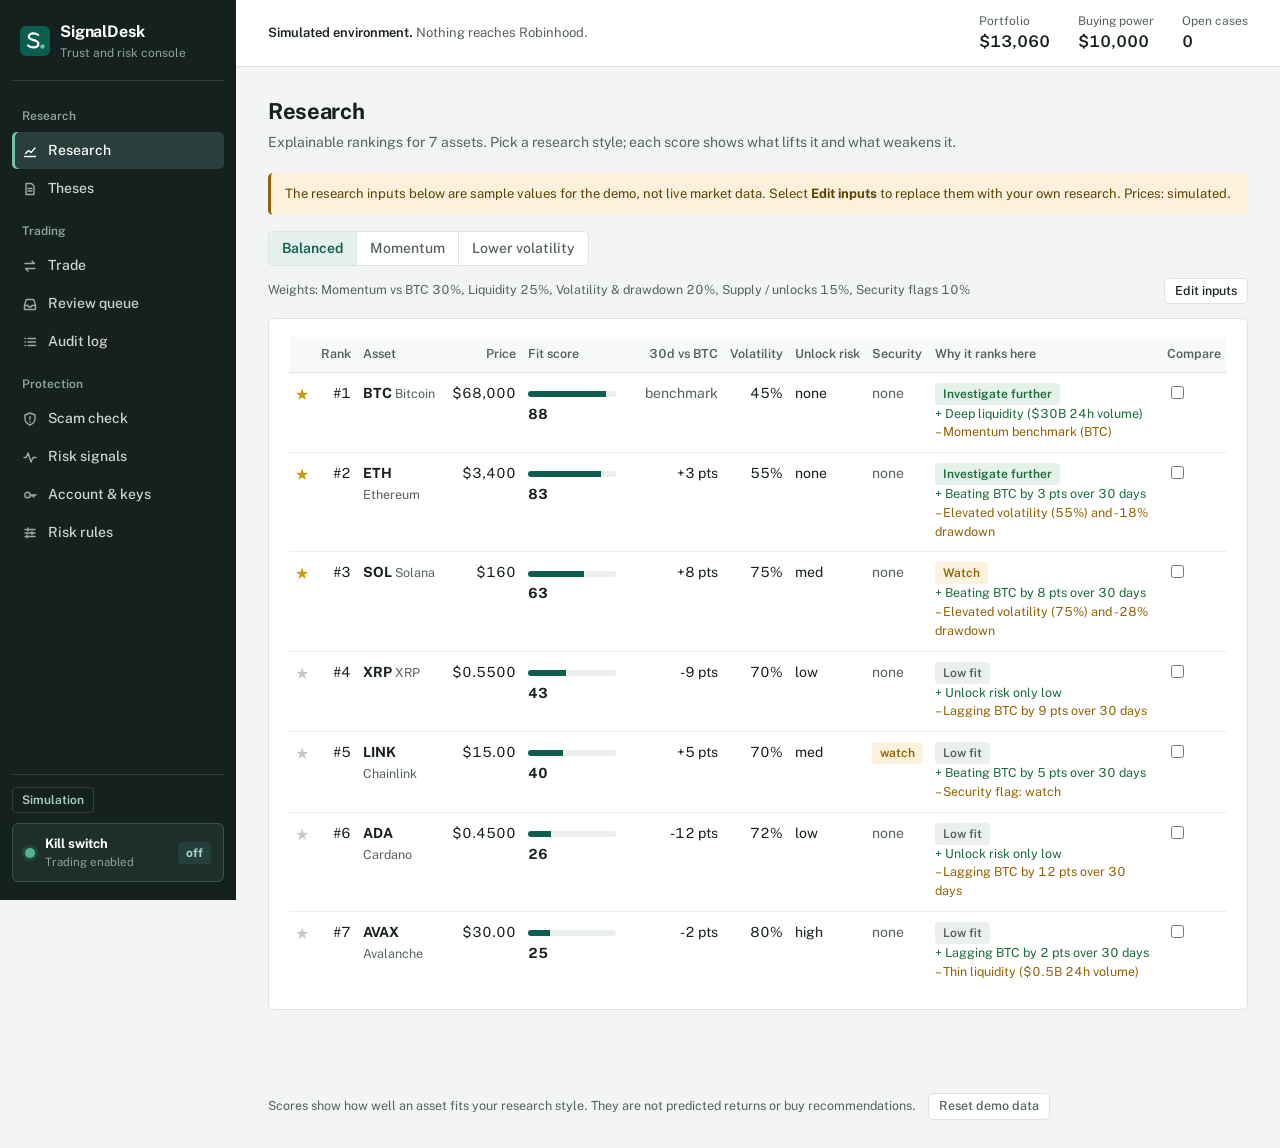
==== signaldesk-trust-risk/index.html @ 8ca283b2 "Audit log: add earlier activity from Aug to Oct 2026" ====
<!DOCTYPE html>
<html lang="en">
<head>
<meta charset="utf-8">
<meta name="viewport" content="width=device-width, initial-scale=1">
<title>SignalDesk: Research to Robinhood, with guardrails</title>
<link rel="preconnect" href="https://fonts.googleapis.com">
<link href="https://fonts.googleapis.com/css2?family=Public+Sans:wght@400;500;600;650;700&family=IBM+Plex+Mono:wght@400;500&display=swap" rel="stylesheet">
<style>
:root{
  --ink:#14211F; --ink-2:#1D2E2B; --ink-3:#2A3F3B; --side-text:#C9D6D2; --side-dim:#8FA39E;
  --bg:#F3F5F4; --panel:#FFFFFF; --text:#16201E; --text-2:#55625F; --line:#DDE3E1; --line-2:#EBEFEE; --hover:#F6F8F7;
  --accent:#0E5E4F; --accent-2:#0A4A3E; --accentSoft:#E3F0EC;
  --good:#1B6B3A; --goodSoft:#E5F2E9; --warn:#946200; --warnSoft:#FBF1DC; --bad:#B42318; --badSoft:#FBE9E7; --info:#3E5C76; --infoSoft:#E8EEF3;
  --shadow:#7A8784; --mono:'IBM Plex Mono',ui-monospace,SFMono-Regular,Menlo,monospace;
  --radius:6px;
}
*{box-sizing:border-box}
html,body{margin:0}
body{font-family:'Public Sans',system-ui,-apple-system,'Segoe UI',sans-serif;background:var(--bg);color:var(--text);font-size:14px;line-height:1.5;font-variant-numeric:tabular-nums;-webkit-font-smoothing:antialiased}
button,input,select,textarea{font:inherit;color:inherit}
a{color:var(--accent);text-underline-offset:2px}
:focus-visible{outline:2px solid var(--accent);outline-offset:2px}

/* shell */
.app{display:grid;grid-template-columns:236px minmax(0,1fr);min-height:100vh}
.grid2>*,.grid3>*{min-width:0}
.row>label.f{flex:1 1 130px;min-width:0}
#ticket,#ticket>*{min-width:0}
select,input{max-width:100%}
label.check{display:flex;gap:8px;align-items:flex-start;flex-wrap:nowrap}
label.check input{margin-top:3px;flex:none}
.row>label.f select,.row>label.f input{width:100%}
.side{background:var(--ink);color:var(--side-text);display:flex;flex-direction:column;position:sticky;top:0;height:100vh;padding:18px 12px}
.brand{display:flex;align-items:center;gap:10px;padding:2px 8px 18px;border-bottom:1px solid var(--ink-3);margin-bottom:12px}
.brand svg{flex:none}
.brand b{display:block;color:#fff;font-size:16px;font-weight:700;letter-spacing:-.01em}
.brand span{display:block;color:var(--side-dim);font-size:12px}
nav.tabs{display:flex;flex-direction:column;gap:1px;flex:1;overflow-y:auto}
nav.tabs .grp{color:var(--side-dim);font-size:12px;font-weight:600;padding:14px 10px 6px}
nav.tabs button{display:flex;align-items:center;gap:10px;width:100%;text-align:left;border:0;background:none;color:var(--side-text);padding:8px 10px;border-radius:5px;cursor:pointer;font-weight:500;font-size:14px}
nav.tabs button svg{flex:none;opacity:.75}
nav.tabs button:hover{background:var(--ink-2);color:#fff}
nav.tabs button.on{background:var(--ink-3);color:#fff;box-shadow:inset 3px 0 0 #6FC2A9}
nav.tabs button.on svg{opacity:1}
.badge{margin-left:auto;min-width:20px;padding:0 6px;border-radius:10px;background:var(--bad);color:#fff;font-size:11px;font-weight:600;line-height:18px;text-align:center}
.side-foot{border-top:1px solid var(--ink-3);padding-top:12px;display:flex;flex-direction:column;gap:10px}
.mode{align-self:flex-start;font-size:12px;font-weight:600;padding:3px 9px;border-radius:4px;border:1px solid var(--ink-3);color:var(--side-text)}
.mode.sim{color:#A9D3C6}.mode.dry{color:#F2C46B;border-color:#5C4A1F}.mode.live{color:#FF9C91;border-color:#6B2620}
/* the kill switch: the one deliberately loud control */
.kill{display:grid;grid-template-columns:auto 1fr auto;align-items:center;gap:10px;width:100%;text-align:left;padding:10px 12px;border-radius:6px;border:1px solid #3B524D;background:var(--ink-2);color:#fff;cursor:pointer}
.kill:hover{border-color:#5C7A73}
.kill .led{width:10px;height:10px;border-radius:50%;background:#4FB38F;box-shadow:0 0 0 3px rgba(79,179,143,.18)}
.kill b{display:block;font-size:13px}
.kill small{display:block;color:var(--side-dim);font-size:11.5px}
.kill .state{font-size:12px;font-weight:700;padding:2px 8px;border-radius:4px;background:#25403A;color:#A9D3C6}
.kill.on{background:#5A1712;border-color:#B42318}
.kill.on .led{background:#FF5A47;box-shadow:0 0 0 3px rgba(255,90,71,.25)}
.kill.on small{color:#F3B8B1}
.kill.on .state{background:#B42318;color:#fff}

.main-wrap{min-width:0;display:flex;flex-direction:column}
.top{display:flex;align-items:center;gap:24px;padding:12px 32px;background:var(--panel);border-bottom:1px solid var(--line);position:sticky;top:0;z-index:5}
.top .where{font-size:13px;color:var(--text-2)}
.top .where b{color:var(--text);font-weight:600}
.kpis{display:flex;gap:28px;margin-left:auto}
.kpi{font-size:12px;color:var(--text-2)}
.kpi b{display:block;color:var(--text);font-size:16px;font-weight:600}
main{width:100%;max-width:1200px;padding:28px 32px 48px}
footer{margin-top:auto;color:var(--text-2);font-size:12.5px;padding:16px 32px 28px;display:flex;gap:12px;align-items:center;flex-wrap:wrap;border-top:1px solid var(--line-2)}

/* content */
h2{font-size:22px;font-weight:700;letter-spacing:-.015em;margin:0 0 4px}
.sub{color:var(--text-2);margin:0 0 20px;max-width:78ch}
.panel{background:var(--panel);border:1px solid var(--line);border-radius:var(--radius);padding:18px 20px;margin-bottom:18px}
.panel h3{margin:0 0 12px;font-size:15px;font-weight:650}
.row{display:flex;gap:12px;flex-wrap:wrap;align-items:center}
.grid2{display:grid;grid-template-columns:1fr 1fr;gap:18px}
.grid3{display:grid;grid-template-columns:repeat(3,1fr);gap:18px}
table{width:100%;border-collapse:collapse}
th{text-align:left;font-size:12.5px;color:var(--text-2);font-weight:600;padding:8px 10px;border-bottom:1px solid var(--line);background:#F8FAF9;white-space:nowrap}
td{padding:10px;border-bottom:1px solid var(--line-2);vertical-align:top}
tr:last-child td{border-bottom:0}
tbody tr:hover td{background:var(--hover)}
.num{text-align:right}
.mono{font-family:var(--mono);font-size:12px}
.muted{color:var(--text-2)}
.small{font-size:12.5px}
.btn{border:1px solid var(--line);background:#fff;border-radius:5px;padding:7px 13px;cursor:pointer;font-weight:500;line-height:1.3}
.btn:hover{background:var(--hover);border-color:#C9D2CF}
.btn.primary{background:var(--accent);border-color:var(--accent);color:#fff}
.btn.primary:hover{background:var(--accent-2);border-color:var(--accent-2)}
.btn.danger{color:var(--bad);border-color:#F0C7C2}
.btn.sm{padding:4px 10px;font-size:12.5px}
.btn:disabled{opacity:.5;cursor:not-allowed}
.seg{display:inline-flex;border:1px solid var(--line);border-radius:5px;overflow:hidden;background:#fff}
.seg button{border:0;background:none;padding:6px 13px;cursor:pointer;color:var(--text-2);font-weight:500}
.seg button+button{border-left:1px solid var(--line)}
.seg button.on{background:var(--accentSoft);color:var(--accent);font-weight:600}
.chip{display:inline-block;padding:1px 8px;border-radius:4px;font-size:12px;font-weight:600;white-space:nowrap;line-height:20px}
.chip.pass{background:var(--goodSoft);color:var(--good)}
.chip.warn{background:var(--warnSoft);color:var(--warn)}
.chip.block{background:var(--badSoft);color:var(--bad)}
.chip.info{background:var(--infoSoft);color:var(--info)}
.chip.mutedc{background:var(--line-2);color:var(--text-2)}
.chip.shadow{background:#fff;color:#4B5754;border:1px dashed var(--shadow)}
.scorebar{height:6px;background:var(--line-2);border-radius:3px;width:88px;overflow:hidden;display:inline-block;vertical-align:middle;margin-right:8px}
.scorebar i{display:block;height:100%;background:var(--accent)}
label.f{display:flex;flex-direction:column;gap:5px;font-size:12.5px;color:var(--text-2);font-weight:600}
input[type=text],input[type=number],input[type=date],select,textarea{border:1px solid #CDD5D2;border-radius:5px;padding:7px 10px;background:#fff;min-width:0;font-weight:400;color:var(--text)}
input:focus,select:focus,textarea:focus{outline:2px solid var(--accentSoft);border-color:var(--accent)}
textarea{resize:vertical}
input.cell{width:76px;padding:4px 7px;font-size:12.5px}
.banner{padding:11px 14px;border-radius:5px;background:var(--warnSoft);color:#5E4300;font-size:13px;margin-bottom:16px;border-left:3px solid var(--warn)}
.banner.info{background:var(--accentSoft);color:#0B3F35;border-left-color:var(--accent)}
.banner.bad{background:var(--badSoft);color:#7A1A12;border-left-color:var(--bad)}
.rules td{padding:8px 10px}
td.why{font-size:12.5px;min-width:220px}
@media(max-width:1560px){table.rank-tbl th:nth-child(8),table.rank-tbl td:nth-child(8),table.rank-tbl th:nth-child(9),table.rank-tbl td:nth-child(9){display:none}table.rank-tbl th,table.rank-tbl td{padding-left:6px;padding-right:6px}table.rank-tbl td.why{min-width:190px}}
@media(max-width:1180px){table.rank-tbl th:nth-child(10),table.rank-tbl td:nth-child(10){display:none}}
.why .plus{color:var(--good)}.why .minus{color:var(--warn)}
.card{border:1px solid var(--line);border-radius:var(--radius);padding:14px 16px;margin-bottom:12px;background:#fff}
.card h4{margin:0 0 4px;font-size:14.5px;font-weight:650}
.kv{display:grid;grid-template-columns:150px 1fr;gap:6px 14px;font-size:13.5px}
.kv div:nth-child(odd){color:var(--text-2)}
.modal-bg{position:fixed;inset:0;background:rgba(20,33,31,.5);display:none;align-items:center;justify-content:center;padding:20px;z-index:20}
.modal-bg.on{display:flex}
.modal{background:#fff;border-radius:8px;max-width:600px;width:100%;max-height:90vh;overflow:auto;padding:24px;border:1px solid var(--line)}
.modal h3{margin:0 0 14px;font-size:17px}
.toast{position:fixed;bottom:22px;right:22px;background:var(--ink);color:#fff;padding:10px 16px;border-radius:6px;font-size:13px;opacity:0;transform:translateY(6px);transition:opacity .18s,transform .18s;z-index:30;max-width:380px}
.toast.on{opacity:1;transform:none}
.empty{color:var(--text-2);padding:20px;text-align:center;font-size:13px}
.flex1{flex:1}
.right{margin-left:auto}
.star{cursor:pointer;border:0;background:none;font-size:16px;color:#C3CBC8;padding:0}
.star.on{color:#C99A06}
pre.code{background:var(--ink);color:#DDE7E4;border-radius:6px;padding:12px;font-family:var(--mono);font-size:11.5px;overflow:auto;max-height:220px;white-space:pre-wrap;word-break:break-all}
details summary{cursor:pointer}

@media(max-width:960px){
  .app{grid-template-columns:minmax(0,1fr)}
  .kpis{flex-wrap:wrap}
  .panel{padding:14px}
  .panel{overflow-x:auto}
  .side{position:static;height:auto;padding:12px}
  .brand{border:0;padding-bottom:8px;margin-bottom:4px}
  nav.tabs{flex-direction:row;overflow-x:auto;gap:4px}
  nav.tabs .grp{display:none}
  nav.tabs button{width:auto;white-space:nowrap}
  .side-foot{flex-direction:row;align-items:center;border:0;padding-top:8px}
  .kill{width:auto}
  .top{position:static;padding:10px 16px;flex-wrap:wrap}
  .kpis{margin-left:0;gap:18px}
  main{padding:20px 16px 40px}
  footer{padding:14px 16px 24px}
  .grid2,.grid3{grid-template-columns:1fr}
}
@media(prefers-reduced-motion:reduce){.toast{transition:none}}
</style>
</head>
<body>
<div class="app">
  <aside class="side">
    <div class="brand">
      <svg width="30" height="30" viewBox="0 0 30 30" aria-hidden="true"><rect width="30" height="30" rx="6" fill="#0E5E4F"/><path d="M8 19.5c1.4 1.2 3.4 1.9 5.4 1.9 3 0 5-1.4 5-3.6 0-4.7-9.6-2.6-9.6-7 0-2 1.9-3.4 4.6-3.4 1.8 0 3.4.5 4.7 1.4" fill="none" stroke="#fff" stroke-width="2.2" stroke-linecap="round"/><circle cx="22.5" cy="20.5" r="2.2" fill="#6FC2A9"/></svg>
      <div><b>SignalDesk</b><span>Trust and risk console</span></div>
    </div>
    <nav class="tabs" id="tabs" aria-label="Sections"></nav>
    <div class="side-foot">
      <span class="mode" id="k-mode">Simulation</span>
      <button class="kill" id="k-kill" onclick="toggleKill()" aria-label="Kill switch"></button>
    </div>
  </aside>
  <div class="main-wrap">
    <header class="top">
      <div class="where" id="k-where"></div>
      <div class="kpis">
        <div class="kpi">Portfolio<b id="k-port">–</b></div>
        <div class="kpi">Buying power<b id="k-bp">–</b></div>
        <div class="kpi">Open cases<b id="k-cases">0</b></div>
      </div>
    </header>
    <main id="view"></main>
    <footer><span>Scores show how well an asset fits your research style. They are not predicted returns or buy recommendations.</span><button class="btn sm" onclick="resetDemo()">Reset demo data</button></footer>
  </div>
</div>

<div class="modal-bg" id="modal"><div class="modal" id="modal-body"></div></div>
<div class="toast" id="toast"></div>

<script>
'use strict';
/* ---------- environment ---------- */
const TOKEN = '__SIGNALDESK_TOKEN__';
const ON_BRIDGE = (location.hostname === 'localhost' || location.hostname === '127.0.0.1') && !TOKEN.startsWith('__');
const LS_KEY = 'signaldesk_v1';
const DAY = 864e5;

/* ---------- sample research inputs (illustrative, editable) ---------- */
const ASSET_DEFAULTS = [
  {sym:'BTC', name:'Bitcoin',   price:68000, spread:0.05, ret30:6,  vol:45, dd:-12, liqB:30,  unlock:'none', security:'ok'},
  {sym:'ETH', name:'Ethereum',  price:3400,  spread:0.07, ret30:9,  vol:55, dd:-18, liqB:15,  unlock:'none', security:'ok'},
  {sym:'SOL', name:'Solana',    price:160,   spread:0.15, ret30:14, vol:75, dd:-28, liqB:4,   unlock:'med',  security:'ok'},
  {sym:'XRP', name:'XRP',       price:0.55,  spread:0.20, ret30:-3, vol:70, dd:-25, liqB:2.5, unlock:'low',  security:'ok'},
  {sym:'ADA', name:'Cardano',   price:0.45,  spread:0.30, ret30:-6, vol:72, dd:-35, liqB:0.6, unlock:'low',  security:'ok'},
  {sym:'AVAX',name:'Avalanche', price:30,    spread:0.40, ret30:4,  vol:80, dd:-38, liqB:0.5, unlock:'high', security:'ok'},
  {sym:'LINK',name:'Chainlink', price:15,    spread:0.35, ret30:11, vol:70, dd:-26, liqB:0.7, unlock:'med',  security:'watch'}
];
const STYLES = {
  balanced:{label:'Balanced',        w:{mom:.30, liq:.25, risk:.20, supply:.15, sec:.10}},
  momentum:{label:'Momentum',        w:{mom:.50, liq:.25, risk:.10, supply:.10, sec:.05}},
  lowvol:  {label:'Lower volatility',w:{mom:.10, liq:.25, risk:.45, supply:.10, sec:.10}}
};
const FACTOR_NAMES = {mom:'Momentum vs BTC', liq:'Liquidity', risk:'Volatility & drawdown', supply:'Supply / unlocks', sec:'Security flags'};

function defaultRules(){
  return [
    {id:'kill',     name:'Kill switch',            cat:'Global',   mode:'enforce', enabled:true, locked:true, desc:'Halts every order and cancels open ones.'},
    {id:'signals',  name:'Outside risk signals',   cat:'Signals',  mode:'enforce', enabled:true, param:70, param2:40, unit:'account risk score from outside signals: block at (first), warn at (second)'},
    {id:'thesis',   name:'Thesis is current',      cat:'Thesis',   mode:'enforce', enabled:true, desc:'Buys need a linked thesis inside its review date with no fired risk trigger.'},
    {id:'funds',    name:'Buying power / holdings',cat:'Account',  mode:'enforce', enabled:true, desc:'Buys must fit buying power; sells must fit holdings.'},
    {id:'position', name:'Position limit',         cat:'Exposure', mode:'enforce', enabled:true, param:20,   unit:'% of total portfolio after the trade'},
    {id:'size',     name:'Order size cap',         cat:'Exposure', mode:'enforce', enabled:true, param:1000, unit:'USD per order. Warn above, Block at 2×'},
    {id:'daily',    name:'Daily spend cap',        cat:'Exposure', mode:'enforce', enabled:true, param:2500, unit:'USD of buys in a rolling 24h'},
    {id:'velocity', name:'Velocity / duplicate',   cat:'Trading',  mode:'enforce', enabled:true, param:3,    unit:'orders per symbol in 10 min (more is blocked)'},
    {id:'deviation',name:'Price deviation',        cat:'Trading',  mode:'enforce', enabled:true, param:2,    unit:'% limit price away from live quote (Warn)'},
    {id:'spread',   name:'Spread guard',           cat:'Trading',  mode:'enforce', enabled:true, param:1,    unit:'% bid/ask spread; market orders blocked above'},
    {id:'fit',      name:'Research fit',           cat:'Research', mode:'shadow',  enabled:true, param:4,    unit:'worst rank allowed for buys under current style (Warn)'},
    {id:'quiet',    name:'Quiet hours',            cat:'Behavior', mode:'enforce', enabled:true, param:23, param2:6, unit:'local hours, start to end (Warn)'}
  ];
}
function seedHistory(){
  // Earlier activity in this browser profile, Aug to Oct 2026.
  let r = 20260804; const rnd = () => (r = (r*1103515245 + 12345) % 2147483648) / 2147483648;
  const at = (m, d) => new Date(2026, m-1, d, 7 + Math.floor(rnd()*15), Math.floor(rnd()*60)).getTime();
  const E = [
    [8,4,'settings','Rule "Max order size" set to $1,000 (tightened, applied immediately)'],
    [8,4,'thesis','Thesis created for BTC: core holding, add on pullbacks'],
    [8,6,'key','Robinhood API key registered; private key stays on this device'],
    [8,9,'check','O-1001 buy 0.005 BTC limit: passed (0 warn, 0 shadow)','O-1001','kill:pass signals:pass funds:pass size:pass daily:pass'],
    [8,9,'confirm','O-1001 confirmed by user','O-1001'],
    [8,9,'fill','O-1001 filled 0.005 BTC @ $61,240','O-1001'],
    [8,14,'thesis','Thesis created for ETH: staking yield and L2 growth'],
    [8,19,'check','O-1002 buy 1.2 ETH limit: BLOCKED (1 warn, 0 shadow)','O-1002','size:block spread:warn'],
    [8,19,'case','Case opened: O-1002 blocked by Max order size','O-1002'],
    [8,20,'case','Case resolved: sized down, rule working as intended','O-1002'],
    [8,27,'settings','Requested loosening "Daily loss limit" to $500; held for 24-hour cooldown'],
    [8,28,'settings','Cooldown ended; "Daily loss limit" change applied'],
    [9,3,'signals','Login from a new device: on'],
    [9,3,'security','Step-up code verified for order O-1003','O-1003'],
    [9,3,'signals','Login from a new device: off (confirmed as own laptop)'],
    [9,11,'check','O-1004 buy 4 SOL limit: passed (1 warn, 0 shadow)','O-1004','velocity:pass deviation:warn'],
    [9,11,'order','O-1004 cancelled before sending','O-1004'],
    [9,18,'reconcile','Reconciliation run: 0 mismatches'],
    [9,24,'kill','Kill switch ON during market swing'],
    [9,24,'kill','Kill switch off'],
    [10,2,'research','Research style changed to Lower volatility'],
    [10,8,'check','O-1005 buy 0.003 BTC limit: passed (0 warn, 0 shadow)','O-1005','kill:pass signals:pass size:pass'],
    [10,8,'fill','O-1005 filled 0.003 BTC @ $63,910','O-1005'],
    [10,15,'anomaly','Order velocity limit hit on BTC'],
    [10,15,'case','Case opened: velocity anomaly on BTC'],
    [10,16,'case','Case resolved: duplicate clicks, no order sent'],
    [10,22,'settings','Rule "Outside risk signals" moved from shadow to enforce'],
    [10,29,'reconcile','Reconciliation run: 0 mismatches'],
  ];
  return E.map(([m,d,type,detail,orderId,rules]) => ({ts:at(m,d), type, detail, ...(orderId?{orderId}:{}), ...(rules?{rules}:{}), seeded:true}))
          .sort((a,b)=>b.ts-a.ts);
}
function defaultState(){
  const now = Date.now();
  return {
    v:1, style:'balanced', assets:JSON.parse(JSON.stringify(ASSET_DEFAULTS)),
    shortlist:['BTC','ETH','SOL'], compare:[],
    theses:[
      {id:'T1', sym:'BTC', statement:'Core holding. Add on pullbacks while it leads the market on liquidity.', invalidation:'Loses relative strength for 30 days or breaks below my trigger price.', review:new Date(now+20*DAY).toISOString().slice(0,10), triggers:[{kind:'below', price:57800}], notes:'', created:now-30*DAY},
      {id:'T2', sym:'ETH', statement:'Momentum improving vs BTC; liquidity is deep.', invalidation:'Momentum vs BTC turns negative.', review:new Date(now-3*DAY).toISOString().slice(0,10), triggers:[{kind:'below', price:2900}], notes:'Review overdue on purpose, to demo the thesis rule.', created:now-40*DAY}
    ],
    cash:10000, holdings:{BTC:0.02, ETH:0.5},
    broker:{orders:{}, holdings:{BTC:0.02, ETH:0.5}},
    orders:[], cases:[], audit:seedHistory(), historySeeded:true, anomalies:[], pending:[],
    rules:defaultRules(), kill:false, settingsChangedAt:0, forceSim:false,
    keys:[
      {id:'K1', label:'research-readonly', scopes:['Account read','Holdings read','Market data'], created:now-30*DAY, prefix:'rh-api-••••' + rnd4(), status:'active'},
      {id:'K2', label:'execution',          scopes:['Account read','Holdings read','Market data','Place orders','Cancel orders'], created:now-30*DAY, prefix:'rh-api-••••' + rnd4(), status:'active'}
    ],
    seq:{order:1, case:1, thesis:3}
  };
}
function rnd4(){return Math.random().toString(16).slice(2,6)}

/* ---------- state ---------- */
let S = load();
S.scamChecks = S.scamChecks || [];
if(!S.historySeeded){ S.audit = S.audit.concat(seedHistory()).sort((a,b)=>b.ts-a.ts); S.historySeeded = true; }
S.signals = S.signals || defaultSignals();
if(!S.rules.find(r=>r.id==='signals')) S.rules.splice(1, 0, {id:'signals', name:'Outside risk signals', cat:'Signals', mode:'enforce', enabled:true, param:70, param2:40, unit:'account risk score from outside signals: block at (first), warn at (second)'});
function load(){ try{ const raw = localStorage.getItem(LS_KEY); if(raw){ const s = JSON.parse(raw); if(s && s.v===1) return s; } }catch(e){} return defaultState(); }
function save(){ try{ localStorage.setItem(LS_KEY, JSON.stringify(S)); }catch(e){} }
function resetDemo(){ openModal(`<h3>Reset demo data?</h3><p class="muted">This clears theses, orders, cases, the audit log and rule settings in this browser.</p><div class="row"><button class="btn primary" onclick="S=defaultState();save();closeModal();initMarket();render();toast('Demo data reset')">Reset</button><button class="btn" onclick="closeModal()">Cancel</button></div>`); }

/* ---------- market data ---------- */
const M = {};
let bridge = {status:null, priceSource:'sim'};
function initMarket(){
  S.assets.forEach(a => { M[a.sym] = M[a.sym] || {}; setQuote(a.sym, a.price, a.spread); });
}
function setQuote(sym, mid, spreadPct){
  const half = mid * spreadPct/100/2;
  M[sym] = {mid, bid:mid-half, ask:mid+half, spread:spreadPct, ts:Date.now()};
}
function tickSim(){
  if(bridge.priceSource === 'robinhood') return;
  S.assets.forEach(a => {
    const q = M[a.sym]; const drift = (Math.random()-0.5) * 0.003;
    setQuote(a.sym, q.mid*(1+drift), a.spread);
  });
  fillOpenSimOrders();
  evaluateTriggers();
  updateHeader();
  if(tab==='research' || tab==='trade') softRefresh();
}
async function pollBridgeQuotes(){
  if(!liveMode() || !bridge.status || !bridge.status.configured) return;
  try{
    const r = await api('GET', '/api/quotes?symbols=' + S.assets.map(a=>a.sym).join(','));
    (r.quotes||[]).forEach(q => {
      const sym = q.symbol.replace('-USD','');
      const bid = +q.bid, ask = +q.ask; if(!bid || !ask) return;
      M[sym] = {mid:(bid+ask)/2, bid, ask, spread:(ask-bid)/((bid+ask)/2)*100, ts:Date.now()};
    });
    bridge.priceSource = 'robinhood';
    updateHeader(); if(tab==='research'||tab==='trade') softRefresh();
  }catch(e){ bridge.priceSource = 'sim'; }
}

/* ---------- bridge (local service) ---------- */
function liveMode(){ return ON_BRIDGE && !S.forceSim && bridge.status && bridge.status.configured; }
function modeLabel(){ if(!liveMode()) return {cls:'sim', text:'Simulation'}; return bridge.status.dry_run ? {cls:'dry', text:'Bridge: dry run'} : {cls:'live', text:'Bridge: LIVE'}; }
async function api(method, path, body){
  const res = await fetch(path, {method, headers:{'Content-Type':'application/json','X-SignalDesk-Token':TOKEN}, body: body?JSON.stringify(body):undefined});
  const data = await res.json().catch(()=>({}));
  if(!res.ok){ const err = new Error(data.error || ('HTTP '+res.status)); err.status = res.status; err.data = data; throw err; }
  return data;
}
async function initBridge(){
  if(!ON_BRIDGE) return;
  try{ bridge.status = await api('GET','/api/status'); }catch(e){ bridge.status = {configured:false, error:e.message}; }
  if(liveMode()){ await syncLiveAccount(); pollBridgeQuotes(); setInterval(pollBridgeQuotes, 15000); }
  render();
}
async function syncLiveAccount(){
  try{
    const acct = await api('GET','/api/account');
    if(acct && acct.buying_power != null) S.cash = +acct.buying_power;
    const h = await api('GET','/api/holdings');
    const hold = {}; (h.results||[]).forEach(x => { hold[x.asset_code] = +x.total_quantity; });
    S.holdings = hold; S.broker.holdings = {...hold};
    save(); updateHeader();
  }catch(e){ logAudit('bridge', 'Account sync failed: ' + e.message); if(e.status===401) recordAnomaly('Signature rejected (401) by Robinhood', 'Possible key problem: check the key or revoke it.'); }
}

/* ---------- helpers ---------- */
const $ = id => document.getElementById(id);
function esc(s){ return String(s==null?'':s).replace(/[&<>"']/g, c => ({'&':'&amp;','<':'&lt;','>':'&gt;','"':'&quot;',"'":'&#39;'}[c])); }
function usd(n, d){ if(n==null||isNaN(n)) return '–'; const digits = d!=null?d:(Math.abs(n)<1?4:2); return '$' + Number(n).toLocaleString('en-US',{minimumFractionDigits:digits, maximumFractionDigits:digits}); }
function px(n){ return usd(n, n<1?4:(n<100?2:0)); }
function qty(n){ return Number(n).toLocaleString('en-US',{maximumFractionDigits:8}); }
function pct(n, d=1){ return (n>0?'+':'') + Number(n).toFixed(d) + '%'; }
function when(ts){ const d = new Date(ts); return d.toLocaleDateString('en-US',{month:'short',day:'numeric',year: d.getFullYear()!==new Date().getFullYear()?'numeric':undefined}) + ' ' + d.toLocaleTimeString('en-US',{hour:'numeric',minute:'2-digit'}); }
function uuid(){ return (crypto.randomUUID ? crypto.randomUUID() : 'xxxxxxxx-xxxx-4xxx-yxxx-xxxxxxxxxxxx'.replace(/[xy]/g, c => { const r = Math.random()*16|0; return (c==='x'?r:(r&3|8)).toString(16); })); }
function toast(msg){ const t = $('toast'); t.textContent = msg; t.classList.add('on'); clearTimeout(t._h); t._h = setTimeout(()=>t.classList.remove('on'), 2600); }
function openModal(html){ $('modal-body').innerHTML = html; $('modal').classList.add('on'); }
function closeModal(){ $('modal').classList.remove('on'); }
function rule(id){ return S.rules.find(r => r.id===id); }
function today(){ return new Date().toISOString().slice(0,10); }

function portfolioValue(holdings, cash){
  holdings = holdings || S.holdings; cash = cash==null ? S.cash : cash;
  return cash + Object.entries(holdings).reduce((s,[k,v]) => s + (M[k]?M[k].mid:0)*v, 0);
}

/* ---------- audit ---------- */
function logAudit(type, detail, extra){
  S.audit.unshift({ts:Date.now(), type, detail, ...(extra||{})});
  if(S.audit.length > 1000) S.audit.length = 1000;
  save();
}
function recordAnomaly(title, detail){
  S.anomalies.unshift({ts:Date.now(), title, detail, ack:false});
  logAudit('anomaly', title + ': ' + detail);
}

/* ---------- research scoring ---------- */
function computeScores(){
  const style = STYLES[S.style];
  const btc = S.assets.find(a=>a.sym==='BTC');
  const raw = S.assets.map(a => ({
    sym:a.sym,
    mom: a.ret30 - (btc?btc.ret30:0),
    liq: Math.log10(Math.max(a.liqB, 0.001)),
    risk: -(a.vol/100) + (a.dd/100),
    supply: {none:100, low:75, med:40, high:10}[a.unlock] ?? 50,
    sec: a.security==='ok' ? 100 : 40
  }));
  const keys = Object.keys(style.w);
  const norm = {};
  keys.forEach(k => {
    const vals = raw.map(r=>r[k]); const lo = Math.min(...vals), hi = Math.max(...vals);
    raw.forEach(r => { norm[r.sym] = norm[r.sym]||{}; norm[r.sym][k] = hi===lo ? 50 : (r[k]-lo)/(hi-lo)*100; });
  });
  const out = S.assets.map(a => {
    const n = norm[a.sym]; let score = 0; keys.forEach(k => score += n[k]*style.w[k]);
    const contrib = keys.map(k => ({k, v:n[k], w:style.w[k]}));
    const best = contrib.slice().sort((x,y)=>y.v*y.w - x.v*x.w)[0];
    const worst = contrib.filter(c=>c.w>=0.1).sort((x,y)=>x.v-y.v)[0];
    return {a, score:Math.round(score), n, best, worst, relMom:raw.find(r=>r.sym===a.sym).mom};
  }).sort((x,y)=>y.score-x.score);
  out.forEach((r,i)=>r.rank=i+1);
  return out;
}
function factorText(k, a, rel, good){
  switch(k){
    case 'mom': return a.sym==='BTC' ? 'Momentum benchmark (BTC)' : rel > 0 ? `Beating BTC by ${rel.toFixed(0)} pts over 30 days` : rel < 0 ? `Lagging BTC by ${Math.abs(rel).toFixed(0)} pts over 30 days` : 'Level with BTC over 30 days';
    case 'liq': return good ? `Deep liquidity ($${a.liqB}B 24h volume)` : `Thin liquidity ($${a.liqB}B 24h volume)`;
    case 'risk': return good ? `Lower volatility (${a.vol}% annualized)` : `Elevated volatility (${a.vol}%) and ${a.dd}% drawdown`;
    case 'supply': return good ? (a.unlock==='none'?'No token unlock flagged':`Unlock risk only ${a.unlock}`) : `Token unlock risk: ${a.unlock}`;
    case 'sec': return good ? 'No security flags entered' : 'Security flag: watch';
  }
}
function verdict(score){ return score>=65 ? ['Investigate further','pass'] : score>=45 ? ['Watch','warn'] : ['Low fit','mutedc']; }

/* ---------- theses ---------- */
function thesisStatus(t){
  const q = M[t.sym]; const fired = (t.triggers||[]).filter(tr => q && (tr.kind==='below' ? q.mid < tr.price : q.mid > tr.price));
  if(fired.length) return {code:'trigger', label:'Risk trigger fired', cls:'block', fired};
  if(t.review < today()) return {code:'review', label:'Review due', cls:'warn', fired:[]};
  return {code:'current', label:'Current', cls:'pass', fired:[]};
}
const firedSeen = new Set();
function evaluateTriggers(){
  S.theses.forEach(t => { const st = thesisStatus(t); st.fired.forEach(f => { const key = t.id+f.kind+f.price; if(!firedSeen.has(key)){ firedSeen.add(key); logAudit('thesis', `Risk trigger fired on ${t.sym} thesis ${t.id}: price ${f.kind} ${px(f.price)}`); } }); });
}

/* ---------- rules engine ---------- */
function evaluateOrder(o){
  const R = [];
  const q = M[o.sym];
  const ranked = computeScores();
  const rank = (ranked.find(r=>r.a.sym===o.sym)||{}).rank;
  const notional = o.notional;
  const add = (id, outcome, detail) => { const r = rule(id); if(!r) return; if(!r.enabled){ R.push({id, name:r.name, outcome:'skip', detail:'Rule disabled', shadow:false}); return; } R.push({id, name:r.name, outcome, detail, shadow: r.mode==='shadow' && outcome!=='pass'}); };

  add('kill', S.kill ? 'block' : 'pass', S.kill ? 'Kill switch is on' : 'Trading enabled');
  { const r = rule('signals'); if(r){ const sum = signalSummary();
      const closedDown = sum.down.filter(v => S.signals.vendors[v.id].mode==='closed'), openDown = sum.down.filter(v => S.signals.vendors[v.id].mode==='open');
      if(closedDown.length) add('signals','block', `${closedDown.map(v=>v.name).join(', ')} unavailable (fail-closed)`);
      else add('signals', sum.score >= r.param ? 'block' : sum.score >= r.param2 ? 'warn' : 'pass', `Account risk ${sum.score}/100 (warn ${r.param2}, block ${r.param})${openDown.length ? '; ' + openDown.map(v=>v.name).join(', ') + ' unavailable, continued fail-open' : ''}`); } }

  if(o.side==='buy'){
    const t = S.theses.find(t=>t.id===o.thesisId);
    if(!t) add('thesis','block','No thesis linked to this buy');
    else { const st = thesisStatus(t); add('thesis', st.code==='current'?'pass':'block', st.code==='current' ? `Thesis ${t.id} is current (review ${t.review})` : `Thesis ${t.id}: ${st.label}`); }
  } else add('thesis','pass','Sells do not need a thesis');

  if(o.side==='buy') add('funds', notional <= S.cash ? 'pass':'block', `Needs ${usd(notional)} of ${usd(S.cash)} buying power`);
  else { const have = S.holdings[o.sym]||0; add('funds', o.qty <= have ? 'pass':'block', `Selling ${qty(o.qty)} of ${qty(have)} ${o.sym} held`); }

  { const r = rule('position'); const posAfter = ((S.holdings[o.sym]||0) + (o.side==='buy'?o.qty:-o.qty)) * q.mid; const share = posAfter / portfolioValue() * 100;
    add('position', o.side==='sell' || share <= r.param ? 'pass':'block', `${o.sym} would be ${share.toFixed(1)}% of portfolio (limit ${r.param}%)`); }

  { const r = rule('size'); const out = notional > 2*r.param ? 'block' : notional > r.param ? 'warn' : 'pass';
    add('size', out, `${usd(notional)} vs cap ${usd(r.param,0)}`); }

  if(o.side==='buy'){ const r = rule('daily'); const spent = S.orders.filter(x => x.id!==o.id && x.side==='buy' && x.ts > Date.now()-DAY && ['filled','open','submitted','dry-run'].includes(x.status)).reduce((s,x)=>s+x.notional,0);
    add('daily', spent + notional <= r.param ? 'pass':'block', `${usd(spent)} spent in 24h + ${usd(notional)} vs cap ${usd(r.param,0)}`); }
  else add('daily','pass','Sells do not count');

  { const r = rule('velocity'); const n = S.orders.filter(x => x.id!==o.id && x.sym===o.sym && x.ts > Date.now()-10*60e3).length;
    add('velocity', n < r.param ? 'pass':'block', `${n} ${o.sym} order attempts in last 10 min (limit ${r.param})`); }

  if(o.type==='limit'){ const r = rule('deviation'); const ref = o.side==='buy' ? q.ask : q.bid; const dev = (o.limit - ref)/ref*100;
    add('deviation', Math.abs(dev) <= r.param ? 'pass':'warn', `Limit ${px(o.limit)} is ${pct(dev,2)} from ${o.side==='buy'?'ask':'bid'} ${px(ref)}`); }
  else add('deviation','pass','Market order: checked by spread guard');

  { const r = rule('spread'); add('spread', o.type==='market' && q.spread > r.param ? 'block':'pass', `Spread ${q.spread.toFixed(2)}% (guard ${r.param}%${o.type==='market'?'':'; limit order'})`); }

  if(o.side==='buy'){ const r = rule('fit'); add('fit', rank <= r.param ? 'pass':'warn', `${o.sym} ranks #${rank} of ${S.assets.length} under ${STYLES[S.style].label} (cutoff #${r.param})`); }
  else add('fit','pass','Not applied to sells');

  { const r = rule('quiet'); const h = new Date().getHours(); const inQuiet = r.param > r.param2 ? (h >= r.param || h < r.param2) : (h >= r.param && h < r.param2);
    add('quiet', inQuiet ? 'warn':'pass', `Local hour ${h}:00; quiet ${r.param}:00 to ${r.param2}:00`); }

  const enforcedBlocks = R.filter(r => r.outcome==='block' && !r.shadow);
  const enforcedWarns = R.filter(r => r.outcome==='warn' && !r.shadow);
  return {results:R, rank, blocked:enforcedBlocks.length>0, warns:enforcedWarns, blocks:enforcedBlocks};
}

/* ---------- step-up ---------- */
let stepCode = null;
function needsStepUp(o){ return o.notional > rule('size').param || (Date.now() - S.settingsChangedAt) < DAY; }

/* ---------- order flow ---------- */
let draft = null;
function buildDraft(form){
  const sym = form.sym.value, side = form.side.value, type = form.type.value;
  const qn = parseFloat(form.qty.value); const limit = parseFloat(form.limit.value);
  if(!(qn>0)) { toast('Enter a quantity above zero'); return null; }
  if(type==='limit' && !(limit>0)) { toast('Enter a limit price'); return null; }
  const q = M[sym]; const priceUsed = type==='limit' ? limit : (side==='buy'?q.ask:q.bid);
  return {sym, side, type, qty:qn, limit: type==='limit'?limit:null, notional: qn*priceUsed, thesisId: form.thesis.value || null};
}
function runChecks(){
  const o = buildDraft($('ticket')); if(!o) return;
  const ev = evaluateOrder(o);
  const order = {...o, id:'O'+(S.seq.order++), clientOrderId:uuid(), ts:Date.now(), rank:ev.rank, results:ev.results, status: ev.blocked ? 'blocked' : 'checked', mode: liveMode() ? (bridge.status.dry_run?'dry-run':'live') : 'sim'};
  S.orders.unshift(order);
  logAudit('check', `${order.id} ${o.side} ${qty(o.qty)} ${o.sym} ${o.type}: ${ev.blocked?'BLOCKED':'passed'} (${ev.warns.length} warn, ${ev.results.filter(r=>r.shadow).length} shadow)`, {orderId:order.id, rules:ev.results.map(r=>r.id+':'+r.outcome+(r.shadow?'(shadow)':'')).join(' ')});
  if(ev.blocked){
    openCase('Blocked order', `${order.id}: ${o.side} ${qty(o.qty)} ${o.sym} blocked by ${ev.blocks.map(b=>b.name).join(', ')}`, {orderId:order.id});
    if(ev.blocks.some(b=>b.id==='velocity')) recordAnomaly('Order velocity limit hit on ' + o.sym, 'Possible runaway script or repeated clicks.');
  }
  prefill = {sym:o.sym, side:o.side, type:o.type, qty:o.qty, limit:o.limit, thesis:o.thesisId};
  draft = order; save(); render();
  if(!ev.blocked) openConfirm(order);
}
function openConfirm(order){
  const ev = evaluateOrder(order);
  const step = needsStepUp(order);
  if(step) stepCode = String(Math.floor(100000 + Math.random()*900000));
  const warns = ev.warns.map((w,i)=>`<label class="check small" style="margin:6px 0"><input type="checkbox" class="ack" data-i="${i}"> <span><span class="chip warn">Warn</span> <b>${esc(w.name)}</b>: ${esc(w.detail)}</span></label>`).join('');
  openModal(`<h3>Confirm order ${order.id}</h3>
    <div class="kv" style="margin-bottom:12px">
      <div>Order</div><div><b>${order.side.toUpperCase()} ${qty(order.qty)} ${order.sym}</b>, ${order.type}${order.limit?' @ '+px(order.limit):''}</div>
      <div>Estimated value</div><div>${usd(order.notional)}</div>
      <div>Thesis</div><div>${order.thesisId ? esc(order.thesisId) : '<span class="muted">none</span>'}</div>
      <div>Research rank</div><div>#${ev.rank} under ${STYLES[S.style].label}</div>
      <div>Sends to</div><div>${liveMode() ? (bridge.status.dry_run ? 'Local bridge (dry run, not sent to Robinhood)' : '<b style="color:var(--bad)">Robinhood, LIVE</b>') : 'Simulated broker'}</div>
    </div>
    ${warns ? '<div class="small muted">Acknowledge each warning to continue:</div>'+warns : '<div class="chip pass">All enforced rules passed</div>'}
    ${step ? `<div class="panel" style="margin-top:12px;background:var(--soft)"><b class="small">Step-up confirmation</b><div class="small muted">${order.notional > rule('size').param ? 'Order is above your size cap.' : 'Your rule settings changed in the last 24 hours.'} Enter the code from your authenticator.</div><div class="row" style="margin-top:8px"><input type="text" id="stepcode" inputmode="numeric" maxlength="6" placeholder="6-digit code" style="width:140px"><span class="small muted">Authenticator code (simulation): <span class="mono">${stepCode}</span></span></div></div>` : ''}
    <div class="row" style="margin-top:16px"><button class="btn primary" onclick="confirmOrder('${order.id}', ${step})">Confirm and send</button><button class="btn" onclick="cancelDraft('${order.id}')">Cancel</button></div>`);
}
function cancelDraft(id){ const o = S.orders.find(x=>x.id===id); if(o && o.status==='checked'){ o.status='cancelled'; logAudit('order', `${id} cancelled before sending`, {orderId:id}); save(); } closeModal(); render(); }
async function confirmOrder(id, step){
  const o = S.orders.find(x=>x.id===id); if(!o) return;
  const acks = [...document.querySelectorAll('.ack')]; if(acks.some(a=>!a.checked)){ toast('Acknowledge every warning first'); return; }
  if(step){ const v = ($('stepcode')||{}).value; if(v !== stepCode){ toast('Step-up code does not match'); logAudit('security', `${id}: step-up code failed`, {orderId:id}); save(); return; } }
  const ev = evaluateOrder(o); if(ev.blocked){ o.status='blocked'; o.results = ev.results; openCase('Blocked order', `${o.id}: conditions changed before confirmation`, {orderId:o.id}); save(); closeModal(); render(); return; }
  o.confirmedAt = Date.now(); o.ackWarnings = ev.warns.map(w=>w.id); o.stepUp = !!step;
  logAudit('confirm', `${id} confirmed${step?' with step-up':''}${o.ackWarnings.length?'; acknowledged '+o.ackWarnings.join(', '):''}`, {orderId:id});
  closeModal();
  await submitOrder(o);
}
async function submitOrder(o){
  o.status = 'submitted'; save(); render();
  if(liveMode()){
    try{
      const r = await api('POST','/api/orders', {client_order_id:o.clientOrderId, symbol:o.sym+'-USD', side:o.side, type:o.type, asset_quantity:String(o.qty), limit_price:o.limit!=null?String(o.limit):null, notional_usd:o.notional, signaldesk_order_id:o.id});
      if(r.dry_run){ o.status='dry-run'; o.brokerId = r.order && r.order.id; o.preview = r.request_preview; logAudit('order', `${o.id} dry run: signed request built, not sent`, {orderId:o.id}); }
      else { o.brokerId = r.order.id; o.status = mapState(r.order.state); applyLiveFill(o, r.order); logAudit('order', `${o.id} sent to Robinhood as ${o.brokerId} (${r.order.state})`, {orderId:o.id}); }
    }catch(e){
      o.status = 'failed'; o.error = e.message; logAudit('order', `${o.id} failed: ${e.message}`, {orderId:o.id});
      if(e.status===401) recordAnomaly('Signature rejected (401)', 'Robinhood rejected the request signature. Check or revoke the key.');
      if(e.status===429) logAudit('bridge','Rate limited by Robinhood (429); bridge backed off');
      openCase('Failed order', `${o.id}: ${e.message}`, {orderId:o.id});
    }
    save(); render(); return;
  }
  // simulated broker
  await new Promise(r=>setTimeout(r, 900));
  o.brokerId = 'sim-' + o.clientOrderId.slice(0,8);
  S.broker.orders[o.brokerId] = {id:o.brokerId, client_order_id:o.clientOrderId, symbol:o.sym, side:o.side, qty:o.qty, filled:0, state:'open'};
  o.status = 'open'; logAudit('order', `${o.id} accepted by simulated broker as ${o.brokerId}`, {orderId:o.id});
  fillOpenSimOrders(); save(); render();
}
function mapState(s){ return ({filled:'filled', open:'open', partially_filled:'open', canceled:'cancelled', cancelled:'cancelled', failed:'failed'})[s] || s || 'submitted'; }
function applyLiveFill(o, bo){ if(bo.filled_asset_quantity!=null) o.filledQty = +bo.filled_asset_quantity; if(bo.average_price!=null) o.avgPrice = +bo.average_price; }
function fillOpenSimOrders(){
  S.orders.filter(o => o.status==='open' && o.mode==='sim').forEach(o => {
    const q = M[o.sym]; const crosses = o.type==='market' || (o.side==='buy' ? o.limit >= q.ask : o.limit <= q.bid);
    if(!crosses) return;
    const price = o.type==='market' ? (o.side==='buy'?q.ask:q.bid) : o.limit;
    if(o.side==='buy' && S.cash < o.qty*price){ return; }
    o.status='filled'; o.filledQty=o.qty; o.avgPrice=price; o.filledAt=Date.now();
    const sign = o.side==='buy'?1:-1;
    S.holdings[o.sym] = +( (S.holdings[o.sym]||0) + sign*o.qty ).toFixed(10);
    S.cash -= sign*o.qty*price;
    const bo = S.broker.orders[o.brokerId]; if(bo){ bo.filled = o.qty; bo.state='filled'; bo.avg = price; }
    S.broker.holdings[o.sym] = +((S.broker.holdings[o.sym]||0) + sign*o.qty).toFixed(10);
    logAudit('fill', `${o.id} filled ${qty(o.qty)} ${o.sym} @ ${px(price)}`, {orderId:o.id});
    const fills = S.orders.filter(x=>x.status==='filled' && x.id!==o.id).map(x=>x.notional).sort((a,b)=>a-b);
    if(fills.length>=3){ const med = fills[Math.floor(fills.length/2)]; if(o.notional > 3*med) recordAnomaly('Order outside your normal size', `${o.id} is ${(o.notional/med).toFixed(1)}× your median order.`); }
  });
  save();
}
async function cancelOrder(id){
  const o = S.orders.find(x=>x.id===id); if(!o) return;
  if(o.mode!=='sim' && liveMode() && o.brokerId){ try{ await api('POST', `/api/orders/${encodeURIComponent(o.brokerId)}/cancel`); }catch(e){ toast('Cancel failed: '+e.message); return; } }
  if(S.broker.orders[o.brokerId]) S.broker.orders[o.brokerId].state='cancelled';
  o.status='cancelled'; logAudit('order', `${id} cancelled`, {orderId:id}); save(); render();
}

/* ---------- kill switch ---------- */
function toggleKill(){
  if(!S.kill){ setKill(true, 'Manual'); return; }
  const code = String(Math.floor(100000 + Math.random()*900000));
  openModal(`<h3>Turn trading back on?</h3><p class="muted small">Turning the kill switch off needs step-up confirmation.</p><div class="row"><input type="text" id="killcode" maxlength="6" placeholder="6-digit code" style="width:140px"><span class="small muted">Authenticator code (simulation): <span class="mono">${code}</span></span></div><div class="row" style="margin-top:14px"><button class="btn primary" onclick="if($('killcode').value==='${code}'){setKill(false,'Manual');closeModal();}else toast('Code does not match')">Resume trading</button><button class="btn" onclick="closeModal()">Keep halted</button></div>`);
}
async function setKill(on, why){
  S.kill = on;
  logAudit('kill', `Kill switch ${on?'ON':'off'} (${why})`);
  if(on){ for(const o of S.orders.filter(o=>o.status==='open')) await cancelOrder(o.id); }
  save(); render(); toast(on ? 'Kill switch on: trading halted' : 'Trading resumed');
}

/* ---------- reconciliation ---------- */
async function reconcile(){
  const issues = [];
  if(liveMode()){
    for(const o of S.orders.filter(o=>o.mode==='live' && o.brokerId && ['open','submitted'].includes(o.status))){
      try{ const bo = await api('GET', `/api/orders/${encodeURIComponent(o.brokerId)}`); const st = mapState(bo.state); if(st!==o.status){ logAudit('reconcile', `${o.id} status ${o.status} → ${st}`, {orderId:o.id}); o.status = st; } applyLiveFill(o, bo); }
      catch(e){ issues.push(`${o.id}: could not read status (${e.message})`); }
    }
    await syncLiveAccount();
  } else {
    S.orders.filter(o=>o.mode==='sim' && o.brokerId).forEach(o => {
      const bo = S.broker.orders[o.brokerId];
      if(!bo) issues.push(`${o.id}: no matching broker order`);
      else if(o.status==='filled' && Math.abs(bo.filled - o.filledQty) > 1e-12) issues.push(`${o.id}: SignalDesk shows ${qty(o.filledQty)} filled, broker shows ${qty(bo.filled)}`);
    });
    const known = new Set(S.orders.map(o=>o.brokerId));
    Object.values(S.broker.orders).forEach(bo => { if(!known.has(bo.id)) issues.push(`Broker order ${bo.id} (${bo.side} ${qty(bo.qty)} ${bo.symbol}) was not created by SignalDesk`); });
    const syms = new Set([...Object.keys(S.holdings), ...Object.keys(S.broker.holdings)]);
    syms.forEach(s => { const a = S.holdings[s]||0, b = S.broker.holdings[s]||0; if(Math.abs(a-b) > 1e-9) issues.push(`${s} holdings: SignalDesk ${qty(a)} vs broker ${qty(b)}`); });
  }
  S.lastRecon = {ts:Date.now(), issues};
  logAudit('reconcile', issues.length ? `${issues.length} break(s) found` : 'All orders and holdings match');
  if(issues.length){
    openCase('Reconciliation break', issues.join('; '), {});
    if(issues.some(i=>i.includes('not created by SignalDesk'))) recordAnomaly('Unknown broker order', 'An order exists at the broker that SignalDesk did not send. Possible key misuse: consider revoking the execution key.');
  }
  save(); render(); toast(issues.length ? `${issues.length} reconciliation break(s): case opened` : 'Reconciled: everything matches');
}
function injectMismatch(kind){
  if(kind==='unknown'){ const id = 'sim-ext-' + rnd4(); S.broker.orders[id] = {id, client_order_id:'unknown', symbol:'SOL', side:'buy', qty:5, filled:5, state:'filled'}; S.broker.holdings.SOL = (S.broker.holdings.SOL||0)+5; toast('Injected an order SignalDesk did not send'); }
  else { const o = S.orders.find(o=>o.status==='filled' && o.mode==='sim'); if(!o){ toast('Fill a simulated order first'); return; } S.broker.orders[o.brokerId].filled = o.filledQty/2; toast(`Broker now shows a partial fill for ${o.id}`); }
  logAudit('demo', 'Injected reconciliation mismatch (' + kind + ')'); save(); render();
}

/* ---------- cases ---------- */
function openCase(kind, summary, ref){
  const c = {id:'C'+(S.seq.case++), ts:Date.now(), kind, summary, orderId:ref.orderId||null, status:'open'};
  const o = c.orderId && S.orders.find(x=>x.id===c.orderId); if(o) c.evidence = o.results;
  S.cases.unshift(c); logAudit('case', `${c.id} opened: ${kind}`, {orderId:c.orderId}); save();
}
function resolveCase(id, resolution){
  const c = S.cases.find(x=>x.id===id); if(!c) return;
  const note = ($('note-'+id)||{}).value || '';
  if(resolution==='Rule tuned' && !note.trim()){ toast('Add a note saying which rule you tuned and why'); return; }
  c.status='resolved'; c.resolution=resolution; c.note=note; c.resolvedAt=Date.now();
  logAudit('case', `${id} resolved: ${resolution}${note?' ('+note+')':''}`, {orderId:c.orderId});
  save(); render();
  if(resolution==='Approved' && c.orderId){ const o = S.orders.find(x=>x.id===c.orderId); if(o){ prefill = {sym:o.sym, side:o.side, type:o.type, qty:o.qty, limit:o.limit, thesis:o.thesisId}; setTab('trade'); toast('Ticket re-filled. Fix the cause, then re-run checks.'); } }
}

/* ---------- rule settings with cooldown ---------- */
function changeRule(id, field, value){
  const r = rule(id); const old = r[field];
  let looser = false;
  if(field==='param' && id!=='quiet') looser = +value > +old;
  if(field==='enabled') looser = !value;
  if(field==='mode') looser = value==='shadow';
  if(looser){
    S.pending.push({id:uuid(), ruleId:id, field, value, from:old, effective:Date.now()+DAY, ts:Date.now()});
    logAudit('settings', `Loosening ${r.name} ${field}: ${old} → ${value} queued (effective in 24h)`);
    toast('Loosening a control takes effect in 24 hours');
  } else {
    r[field] = field==='param'||field==='param2' ? +value : value;
    S.settingsChangedAt = Date.now();
    logAudit('settings', `${r.name} ${field}: ${old} → ${value} (immediate)`);
  }
  save(); render();
}
function applyPending(force){
  const now = Date.now(); let n=0;
  S.pending = S.pending.filter(p => { if(force || p.effective <= now){ const r = rule(p.ruleId); r[p.field] = p.field==='param'?+p.value:p.value; S.settingsChangedAt = now; logAudit('settings', `${r.name} ${p.field}: ${p.from} → ${p.value} now in effect${force?' (demo fast-forward)':''}`); n++; return false; } return true; });
  if(n){ save(); render(); }
}
function cancelPending(pid){ S.pending = S.pending.filter(p=>p.id!==pid); logAudit('settings','Queued change cancelled'); save(); render(); }

/* ---------- keys ---------- */
function rotateKey(id){ const k = S.keys.find(x=>x.id===id); k.created = Date.now(); k.prefix = 'rh-api-••••'+rnd4(); logAudit('key', `Key "${k.label}" rotated`); save(); render(); toast('Rotated. Upload the new public key in Robinhood and update the bridge.'); }
function revokeKey(id){ const k = S.keys.find(x=>x.id===id); k.status='revoked'; logAudit('key', `Key "${k.label}" revoked`); if(k.scopes.includes('Place orders') && !S.kill) setKill(true, 'Execution key revoked'); save(); render(); }

/* ---------- views ---------- */
let tab = 'research', prefill = null;
const TABS = [['research','Research'],['theses','Theses'],['trade','Trade'],['scam','Scam check'],['signals','Risk signals'],['queue','Review queue'],['audit','Audit log'],['account','Account & keys'],['rules','Risk rules']];
function setTab(t){ tab = t; try{ history.replaceState(null,'','#'+t); }catch(e){} render(); }
const NAV_GROUPS = [['Research',['research','theses']],['Trading',['trade','queue','audit']],['Protection',['scam','signals','account','rules']]];
const ICONS = {
  research:'<path d="M2.5 13.5h11M3.5 10.5l3-3 2.5 2 4-4.5"/>',
  theses:'<path d="M4 2.5h5.5l2.5 2.5v8.5H4z"/><path d="M6 7.5h4M6 10h4"/>',
  trade:'<path d="M3 5.5h9.5L10 3M13 10.5H3.5L6 13"/>',
  queue:'<path d="M2.5 9.5l1.8-6h7.4l1.8 6v4h-11z"/><path d="M2.5 9.5h3.5l1 1.5h2l1-1.5h3.5"/>',
  audit:'<path d="M6 4.5h7.5M6 8h7.5M6 11.5h7.5M3 4.5h.5M3 8h.5M3 11.5h.5"/>',
  scam:'<path d="M8 2l5 2v3.8c0 3-2.2 5.1-5 6.2-2.8-1.1-5-3.2-5-6.2V4z"/><path d="M8 5.5v3M8 10.6v.4"/>',
  signals:'<path d="M2 8.5h2.2l1.8-4.5 3 9 2-4.5H14"/>',
  account:'<circle cx="5.5" cy="8" r="2.8"/><path d="M8.3 8H14M12 8v2M10.2 8v1.5"/>',
  rules:'<path d="M3 4.5h10M3 8h10M3 11.5h10"/><path d="M6 3v3M10 6.5v3M5 10v3"/>'
};
function renderTabs(){
  const open = S.cases.filter(c=>c.status==='open').length; const anom = S.anomalies.filter(a=>!a.ack).length;
  const label = id => (TABS.find(t=>t[0]===id)||[])[1];
  $('tabs').innerHTML = NAV_GROUPS.map(([g, ids]) => `<div class="grp">${g}</div>` + ids.map(id => `<button class="${tab===id?'on':''}" onclick="setTab('${id}')" ${tab===id?'aria-current="page"':''}><svg width="16" height="16" viewBox="0 0 16 16" fill="none" stroke="currentColor" stroke-width="1.4" stroke-linecap="round" stroke-linejoin="round" aria-hidden="true">${ICONS[id]}</svg><span>${label(id)}</span>${id==='queue'&&open?`<span class="badge">${open}</span>`:''}${id==='account'&&anom?`<span class="badge">${anom}</span>`:''}</button>`).join('')).join('');
}
function updateHeader(){
  $('k-port').textContent = usd(portfolioValue(), 0);
  $('k-bp').textContent = usd(S.cash, 0);
  $('k-cases').textContent = S.cases.filter(c=>c.status==='open').length;
  const m = modeLabel(); const el = $('k-mode'); el.className = 'mode '+m.cls; el.textContent = m.text;
  const k = $('k-kill'); k.classList.toggle('on', S.kill);
  k.innerHTML = `<span class="led"></span><span><b>Kill switch</b><small>${S.kill ? 'All trading halted' : 'Trading enabled'}</small></span><span class="state">${S.kill ? 'ON' : 'off'}</span>`;
  const t = TABS.find(x=>x[0]===tab); const g = NAV_GROUPS.find(x=>x[1].includes(tab));
  $('k-where').innerHTML = liveMode() ? (bridge.status.dry_run ? '<b>Dry run.</b> Orders are signed but not sent to Robinhood.' : '<b>Live.</b> Confirmed orders go to Robinhood.') : '<b>Simulated environment.</b> Nothing reaches Robinhood.';
}
function render(){
  applyPending(false);
  renderTabs(); updateHeader();
  const v = $('view');
  v.innerHTML = ({research:viewResearch, theses:viewTheses, trade:viewTrade, queue:viewQueue, audit:viewAudit, account:viewAccount, rules:viewRules, scam:viewScam, signals:viewSignals})[tab]();
  if(tab==='trade') wireTicket();
}
function softRefresh(){
  // refresh only live numbers without clobbering inputs
  if(tab==='research' && !editing){ $('view').innerHTML = viewResearch(); }
  if(tab==='trade'){ const q = $('quotebox'); if(q) q.innerHTML = quoteBox(); const l = $('orderlist'); if(l) l.innerHTML = orderTable(); }
}

let editing = false;
function viewResearch(){
  const ranked = computeScores();
  const style = STYLES[S.style];
  const src = bridge.priceSource==='robinhood' ? 'Prices: Robinhood best bid/ask via your bridge.' : 'Prices: simulated.';
  const rows = ranked.map(r => {
    const a = r.a, q = M[a.sym]; const [vt, vc] = verdict(r.score); const star = S.shortlist.includes(a.sym); const cmp = S.compare.includes(a.sym);
    const e = (k, w) => editing ? `<input class="cell" data-sym="${a.sym}" data-k="${k}" value="${esc(a[k])}" style="width:${w||60}px">` : null;
    return `<tr>
      <td><button class="star ${star?'on':''}" onclick="toggleShort('${a.sym}')" title="Shortlist">★</button></td>
      <td class="num">#${r.rank}</td>
      <td><b>${a.sym}</b> <span class="muted small">${esc(a.name)}</span></td>
      <td class="num">${px(q.mid)}</td>
      <td><span class="scorebar"><i style="width:${r.score}%"></i></span><b>${r.score}</b></td>
      <td class="num">${e('ret30') || (a.sym==='BTC' ? '<span class="muted">benchmark</span>' : (r.relMom>0?'+':'') + r.relMom.toFixed(0) + ' pts')}</td>
      <td class="num">${e('vol') || a.vol+'%'}</td>
      <td class="num">${e('dd') || a.dd+'%'}</td>
      <td class="num">${e('liqB') || '$'+a.liqB+'B'}</td>
      <td>${editing ? `<select data-sym="${a.sym}" data-k="unlock" class="cell">${['none','low','med','high'].map(x=>`<option ${x===a.unlock?'selected':''}>${x}</option>`).join('')}</select>` : a.unlock}</td>
      <td>${editing ? `<select data-sym="${a.sym}" data-k="security" class="cell">${['ok','watch'].map(x=>`<option ${x===a.security?'selected':''}>${x}</option>`).join('')}</select>` : (a.security==='ok'?'<span class="muted">none</span>':'<span class="chip warn">watch</span>')}</td>
      <td class="why"><span class="chip ${vc}">${vt}</span><div class="plus">+ ${esc(factorText(r.best.k, a, r.relMom, true))}</div><div class="minus">– ${esc(factorText(r.worst.k, a, r.relMom, false))}</div></td>
      <td><input type="checkbox" ${cmp?'checked':''} onchange="toggleCompare('${a.sym}')" title="Compare"></td>
    </tr>`;
  }).join('');
  const cmpSet = ranked.filter(r=>S.compare.includes(r.a.sym));
  const cmp = cmpSet.length >= 2 ? `<div class="panel"><h3>Side-by-side</h3><table><tr><th>Factor (0–100, higher is better)</th>${cmpSet.map(r=>`<th class="num">${r.a.sym}</th>`).join('')}</tr>
    ${Object.keys(FACTOR_NAMES).map(k=>`<tr><td>${FACTOR_NAMES[k]} <span class="muted small">weight ${Math.round(style.w[k]*100)}%</span></td>${cmpSet.map(r=>`<td class="num">${Math.round(r.n[k])}</td>`).join('')}</tr>`).join('')}
    <tr><td><b>Fit score</b></td>${cmpSet.map(r=>`<td class="num"><b>${r.score}</b></td>`).join('')}</tr></table></div>` : '';
  return `<h2>Research</h2><p class="sub">Explainable rankings for ${S.assets.length} assets. Pick a research style; each score shows what lifts it and what weakens it.</p>
  <div class="banner">The research inputs below are sample values for the demo, not live market data. Select <b>Edit inputs</b> to replace them with your own research. ${src}</div>
  <div class="row" style="margin-bottom:14px"><div class="seg">${Object.entries(STYLES).map(([k,s])=>`<button class="${S.style===k?'on':''}" onclick="setStyle('${k}')">${s.label}</button>`).join('')}</div>
  <span class="muted small">Weights: ${Object.entries(style.w).map(([k,w])=>FACTOR_NAMES[k]+' '+Math.round(w*100)+'%').join(', ')}</span>
  <button class="btn sm right" onclick="toggleEdit()">${editing?'Done editing':'Edit inputs'}</button></div>
  <div class="panel" style="overflow-x:auto"><table class="${editing?'':'rank-tbl'}"><tr><th></th><th class="num">Rank</th><th>Asset</th><th class="num">Price</th><th>Fit score</th><th class="num">${editing?'30d return %':'30d vs BTC'}</th><th class="num">Volatility</th><th class="num">90d drawdown</th><th class="num">24h volume</th><th>Unlock risk</th><th>Security</th><th>Why it ranks here</th><th>Compare</th></tr>${rows}</table></div>
  ${cmp}`;
}
function setStyle(k){ S.style=k; logAudit('research', `Research style set to ${STYLES[k].label}`); save(); render(); }
function toggleShort(s){ const i = S.shortlist.indexOf(s); i>=0 ? S.shortlist.splice(i,1) : S.shortlist.push(s); save(); render(); }
function toggleCompare(s){ const i = S.compare.indexOf(s); if(i>=0) S.compare.splice(i,1); else { if(S.compare.length>=3) S.compare.shift(); S.compare.push(s); } save(); render(); }
function toggleEdit(){
  if(editing){
    document.querySelectorAll('[data-sym][data-k]').forEach(el => { const a = S.assets.find(x=>x.sym===el.dataset.sym); const k = el.dataset.k; a[k] = (k==='unlock'||k==='security') ? el.value : parseFloat(el.value); });
    logAudit('research','Research inputs edited'); save();
  }
  editing = !editing; render();
}

function viewTheses(){
  const cards = S.theses.map(t => { const st = thesisStatus(t); const q = M[t.sym];
    return `<div class="card"><div class="row"><h4>${t.sym} <span class="muted" style="font-weight:500">thesis ${t.id}</span></h4><span class="chip ${st.cls}">${st.label}</span><span class="muted small right">Price ${px(q?q.mid:0)}</span></div>
      <div class="kv" style="margin-top:6px"><div>Thesis</div><div>${esc(t.statement)}</div><div>What would invalidate it</div><div>${esc(t.invalidation)}</div><div>Review by</div><div>${t.review}</div>
      <div>Risk triggers</div><div>${(t.triggers||[]).map(tr=>`<span class="chip ${st.fired.includes(tr)?'block':'mutedc'}">price ${tr.kind} ${px(tr.price)}</span>`).join(' ') || '<span class="muted">none</span>'}</div>
      <div>Notes</div><div><textarea rows="2" style="width:100%" onchange="setNote('${t.id}', this.value)">${esc(t.notes)}</textarea></div></div>
      <div class="row" style="margin-top:8px"><button class="btn sm" onclick="markReviewed('${t.id}')">Mark reviewed (+30 days)</button><button class="btn sm danger" onclick="retireThesis('${t.id}')">Retire thesis</button></div></div>`; }).join('') || '<div class="empty">No theses yet. Buys are blocked without one.</div>';
  return `<h2>Theses</h2><p class="sub">Every buy links to a thesis. A thesis that is past its review date, or whose risk trigger has fired, blocks new buys.</p>
  <div class="grid2"><div>${cards}</div>
  <div class="panel"><h3>New thesis</h3><form id="tform" onsubmit="addThesis(event)" style="display:grid;gap:10px">
    <label class="f">Asset<select name="sym">${S.assets.map(a=>`<option>${a.sym}</option>`).join('')}</select></label>
    <label class="f">Why I'd own it<textarea name="statement" rows="2" required></textarea></label>
    <label class="f">What would invalidate it<textarea name="invalidation" rows="2" required></textarea></label>
    <div class="row"><label class="f flex1">Review by<input type="date" name="review" required value="${new Date(Date.now()+30*DAY).toISOString().slice(0,10)}"></label>
    <label class="f flex1">Risk trigger: price below (USD)<input type="number" step="any" name="below"></label></div>
    <button class="btn primary">Save thesis</button></form></div></div>`;
}
function addThesis(e){ e.preventDefault(); const f = e.target; const t = {id:'T'+(S.seq.thesis++), sym:f.sym.value, statement:f.statement.value.trim(), invalidation:f.invalidation.value.trim(), review:f.review.value, triggers: f.below.value ? [{kind:'below', price:+f.below.value}] : [], notes:'', created:Date.now()}; S.theses.unshift(t); logAudit('thesis', `${t.id} created for ${t.sym}`); save(); render(); toast('Thesis saved'); }
function markReviewed(id){ const t = S.theses.find(x=>x.id===id); t.review = new Date(Date.now()+30*DAY).toISOString().slice(0,10); logAudit('thesis', `${id} reviewed; next review ${t.review}`); save(); render(); }
function retireThesis(id){ S.theses = S.theses.filter(x=>x.id!==id); logAudit('thesis', `${id} retired`); save(); render(); }
function setNote(id, v){ const t = S.theses.find(x=>x.id===id); t.notes = v; save(); }

function quoteBox(){
  const f = $('ticket'); const sym = f ? f.sym.value : 'BTC'; const q = M[sym];
  return `<div class="kv"><div>Bid</div><div>${px(q.bid)}</div><div>Ask</div><div>${px(q.ask)}</div><div>Spread</div><div>${q.spread.toFixed(2)}%</div><div>Held</div><div>${qty(S.holdings[sym]||0)} ${sym}</div></div>`;
}
function statusChip(s){ const map = {blocked:'block', failed:'block', filled:'pass', open:'info', submitted:'info', checked:'mutedc', cancelled:'mutedc', 'dry-run':'warn'}; return `<span class="chip ${map[s]||'mutedc'}">${s}</span>`; }
function orderTable(){
  if(!S.orders.length) return '<div class="empty">No orders yet.</div>';
  return `<table><tr><th>Order</th><th>Time</th><th>Side</th><th class="num">Qty</th><th>Symbol</th><th>Type</th><th class="num">Value</th><th>Status</th><th>Mode</th><th></th></tr>${S.orders.slice(0,25).map(o=>`<tr>
    <td class="mono">${o.id}</td><td class="small">${when(o.ts)}</td><td>${o.side}</td><td class="num">${qty(o.qty)}</td><td>${o.sym}</td><td>${o.type}${o.limit?' @ '+px(o.limit):''}</td><td class="num">${usd(o.notional)}</td>
    <td>${statusChip(o.status)}</td><td class="small muted">${o.mode}</td>
    <td>${o.status==='open'?`<button class="btn sm" onclick="cancelOrder('${o.id}')">Cancel</button>`:''}<button class="btn sm" onclick="showOrder('${o.id}')">Details</button></td></tr>`).join('')}</table>`;
}
function resultsTable(results){
  return `<table class="rules"><tr><th>Rule</th><th>Result</th><th>Detail</th></tr>${results.map(r=>`<tr><td>${esc(r.name)}</td><td>${r.shadow?`<span class="chip shadow">shadow: would ${r.outcome}</span>`:`<span class="chip ${r.outcome==='skip'?'mutedc':r.outcome}">${r.outcome}</span>`}</td><td class="small">${esc(r.detail)}</td></tr>`).join('')}</table>`;
}
function showOrder(id){
  const o = S.orders.find(x=>x.id===id);
  openModal(`<h3>${o.id}</h3><div class="kv"><div>Order</div><div>${o.side} ${qty(o.qty)} ${o.sym}, ${o.type}${o.limit?' @ '+px(o.limit):''}</div><div>Status</div><div>${statusChip(o.status)}</div><div>Client order ID</div><div class="mono">${o.clientOrderId}</div><div>Broker order ID</div><div class="mono">${o.brokerId||'–'}</div><div>Thesis</div><div>${o.thesisId||'–'}</div><div>Rank at check</div><div>#${o.rank}</div>${o.avgPrice?`<div>Filled</div><div>${qty(o.filledQty)} @ ${px(o.avgPrice)}</div>`:''}${o.error?`<div>Error</div><div>${esc(o.error)}</div>`:''}</div>
  <h3 style="margin-top:14px">Rule results</h3>${resultsTable(o.results||[])}
  ${o.preview?`<h3 style="margin-top:14px">Signed request (dry run, not sent)</h3><pre class="code">${esc(JSON.stringify(o.preview,null,2))}</pre>`:''}
  <div class="row" style="margin-top:14px"><button class="btn" onclick="closeModal()">Close</button></div>`);
}
function viewTrade(){
  const lastChecked = S.orders[0];
  return `<h2>Trade</h2><p class="sub">Orders run through the risk rules, then your confirmation, then the broker. ${liveMode()? (bridge.status.dry_run?'Bridge is in <b>dry-run</b>: requests are signed but not sent.':'<b style="color:var(--bad)">Bridge is LIVE: confirmed orders go to Robinhood.</b>') : 'Simulation mode: nothing reaches Robinhood.'}</p>
  ${S.kill?'<div class="banner bad"><b>Kill switch is on.</b> Every order will be blocked. Turn it off from the header.</div>':''}
  <div class="grid2">
    <div class="panel"><h3>Order ticket</h3><form id="ticket" onsubmit="event.preventDefault();runChecks()" style="display:grid;gap:10px">
      <div class="row"><label class="f flex1">Asset<select name="sym">${S.assets.map(a=>`<option>${a.sym}</option>`).join('')}</select></label>
      <label class="f flex1">Side<select name="side"><option value="buy">Buy</option><option value="sell">Sell</option></select></label>
      <label class="f flex1">Type<select name="type"><option value="limit">Limit</option><option value="market">Market</option></select></label></div>
      <div class="row"><label class="f flex1">Quantity (asset units)<input type="number" step="any" name="qty" required></label>
      <label class="f flex1">Limit price (USD)<input type="number" step="any" name="limit"></label></div>
      <label class="f">Linked thesis<select name="thesis"></select></label>
      <div class="row"><span class="muted small" id="est">Estimated value: –</span><button class="btn primary right">Run pre-trade checks</button></div>
    </form></div>
    <div class="panel"><h3>Live quote</h3><div id="quotebox">${quoteBox()}</div>
    ${lastChecked && lastChecked.results ? `<h3 style="margin-top:14px">Last check: ${lastChecked.id} ${statusChip(lastChecked.status)}</h3>${resultsTable(lastChecked.results)}`:''}</div>
  </div>
  <div class="panel"><div class="row" style="margin-bottom:8px"><h3 style="margin:0">Orders</h3><button class="btn sm right" onclick="reconcile()">Reconcile now</button>${!liveMode()?`<button class="btn sm" onclick="injectMismatch('unknown')">Simulate unknown broker order</button><button class="btn sm" onclick="injectMismatch('partial')">Simulate partial fill</button>`:''}</div>
  ${S.lastRecon?`<div class="small muted" style="margin-bottom:8px">Last reconciled ${when(S.lastRecon.ts)}: ${S.lastRecon.issues.length?S.lastRecon.issues.length+' break(s), see Review queue':'all matched'}</div>`:''}
  <div id="orderlist" style="overflow-x:auto">${orderTable()}</div></div>`;
}
function wireTicket(){
  const f = $('ticket'); if(!f) return;
  const fillTheses = () => { const ts = S.theses.filter(t=>t.sym===f.sym.value); f.thesis.innerHTML = `<option value="">None</option>` + ts.map(t=>`<option value="${t.id}">${t.id}: ${esc(t.statement.slice(0,60))} (${thesisStatus(t).label})</option>`).join(''); if(ts.length) f.thesis.value = ts[0].id; };
  const upd = () => { const q = M[f.sym.value]; f.limit.disabled = f.type.value==='market'; const p = f.type.value==='limit' && f.limit.value ? +f.limit.value : (f.side.value==='buy'?q.ask:q.bid); const n = (+f.qty.value||0)*p; $('est').textContent = 'Estimated value: ' + usd(n, 2); $('quotebox').innerHTML = quoteBox(); };
  f.sym.onchange = () => { fillTheses(); const q = M[f.sym.value]; f.limit.value = +(f.side.value==='buy'?q.ask:q.bid).toPrecision(6); upd(); };
  f.side.onchange = f.sym.onchange; f.type.onchange = upd; f.qty.oninput = upd; f.limit.oninput = upd;
  if(prefill){ f.sym.value = prefill.sym; f.side.value = prefill.side; f.type.value = prefill.type; f.qty.value = prefill.qty; fillTheses(); if(prefill.limit) f.limit.value = prefill.limit; if(prefill.thesis) f.thesis.value = prefill.thesis; prefill = null; upd(); }
  else { fillTheses(); const q = M[f.sym.value]; f.limit.value = +q.ask.toPrecision(6); upd(); }
}

function viewQueue(){
  const open = S.cases.filter(c=>c.status==='open'), done = S.cases.filter(c=>c.status!=='open');
  const card = c => `<div class="card"><div class="row"><h4>${esc(c.kind)} <span class="muted" style="font-weight:500">${c.id}</span></h4>${c.status==='open'?'<span class="chip block">open</span>':`<span class="chip pass">${esc(c.resolution)}</span>`}<span class="small muted right">${when(c.ts)}</span></div>
    <div class="small" style="margin:6px 0">${esc(c.summary)}</div>
    ${c.evidence?`<details><summary class="small muted" style="cursor:pointer">Evidence: rule results for ${c.orderId}</summary>${resultsTable(c.evidence)}</details>`:''}
    ${c.status==='open'?`<div class="row" style="margin-top:8px"><input type="text" id="note-${c.id}" placeholder="Resolution note" class="flex1"><button class="btn sm" onclick="resolveCase('${c.id}','Approved')">Approve and re-ticket</button><button class="btn sm" onclick="resolveCase('${c.id}','Cancelled')">Cancel</button><button class="btn sm" onclick="resolveCase('${c.id}','Rule tuned')">Rule tuned</button></div>`:(c.note?`<div class="small muted">Note: ${esc(c.note)}</div>`:'')}</div>`;
  return `<h2>Review queue</h2><p class="sub">Blocked orders, failed orders and reconciliation breaks open a case with the evidence attached. Resolutions are logged.</p>
  <div class="grid2"><div><h3 class="small muted">OPEN (${open.length})</h3>${open.map(card).join('')||'<div class="empty">Nothing to review.</div>'}</div>
  <div><h3 class="small muted">RESOLVED (${done.length})</h3>${done.slice(0,20).map(card).join('')||'<div class="empty">No resolved cases yet.</div>'}</div></div>`;
}

let auditFilter = 'all';
function viewAudit(){
  const types = ['all', ...new Set(S.audit.map(a=>a.type))];
  const rows = S.audit.filter(a=>auditFilter==='all'||a.type===auditFilter).slice(0,300);
  return `<h2>Audit log</h2><p class="sub">Append-only record of checks, confirmations, orders, fills, cases, settings and key events.</p>
  <div class="row" style="margin-bottom:12px"><select onchange="auditFilter=this.value;render()">${types.map(t=>`<option ${t===auditFilter?'selected':''}>${t}</option>`).join('')}</select><span class="muted small">${S.audit.length} entries</span><button class="btn sm right" onclick="copyCsv()">Copy as CSV</button></div>
  <div class="panel" style="overflow-x:auto">${rows.length?`<table><tr><th>Time</th><th>Type</th><th>Order</th><th>Detail</th></tr>${rows.map(a=>`<tr><td class="small" style="white-space:nowrap">${when(a.ts)}</td><td><span class="chip mutedc">${esc(a.type)}</span></td><td class="mono">${a.orderId||''}</td><td class="small">${esc(a.detail)}${a.rules?`<div class="mono muted" style="font-size:11px">${esc(a.rules)}</div>`:''}</td></tr>`).join('')}</table>`:'<div class="empty">No events yet.</div>'}</div>`;
}
async function copyCsv(){
  const q = s => '"' + String(s==null?'':s).replace(/"/g,'""') + '"';
  const csv = ['timestamp,type,order_id,detail,rules', ...S.audit.map(a=>[new Date(a.ts).toISOString(), a.type, a.orderId||'', a.detail, a.rules||''].map(q).join(','))].join('\n');
  try{ await navigator.clipboard.writeText(csv); toast('Audit log copied as CSV'); }catch(e){ openModal(`<h3>Audit log CSV</h3><p class="small muted">Copy the text below.</p><textarea style="width:100%;height:260px" class="mono">${esc(csv)}</textarea><div class="row" style="margin-top:10px"><button class="btn" onclick="closeModal()">Close</button></div>`); }
}

function viewAccount(){
  const anoms = S.anomalies.slice(0,15);
  const keyRows = S.keys.map(k => { const rotateBy = k.created + 90*DAY; const overdue = rotateBy < Date.now();
    return `<tr><td><b>${esc(k.label)}</b><div class="mono muted">${k.prefix}</div></td><td class="small">${k.scopes.join(', ')}</td><td class="small">${new Date(k.created).toLocaleDateString()}</td><td class="small">${new Date(rotateBy).toLocaleDateString()} ${overdue?'<span class="chip block">overdue</span>':''}</td><td>${k.status==='active'?'<span class="chip pass">active</span>':'<span class="chip block">revoked</span>'}</td>
    <td>${k.status==='active'?`<button class="btn sm" onclick="rotateKey('${k.id}')">Rotate</button> <button class="btn sm danger" onclick="revokeKey('${k.id}')">Revoke</button>`:''}</td></tr>`; }).join('');
  const b = bridge.status;
  const bridgePanel = ON_BRIDGE ? `<div class="kv"><div>Bridge</div><div>${b ? (b.configured?'<span class="chip pass">connected</span>':'<span class="chip warn">no API key configured</span>') : 'checking…'}</div>
    ${b&&b.configured?`<div>API key</div><div class="mono">${esc(b.api_key_masked)}</div><div>Mode</div><div>${b.dry_run?'<span class="chip warn">dry run</span> requests are signed but not sent':'<span class="chip block">LIVE</span> orders reach Robinhood'}</div><div>Order endpoint</div><div class="mono">${esc(b.order_path)}</div><div>Bridge limits</div><div class="small">Max order ${usd(b.max_order_usd,0)}, symbols ${esc((b.allowed_symbols||[]).join(', '))}, ${b.rate_limit_per_min}/min</div><div>Signature failures</div><div>${b.auth_failures||0}</div>`:''}
    </div><div class="row" style="margin-top:10px"><label class="row small"><input type="checkbox" ${S.forceSim?'checked':''} onchange="S.forceSim=this.checked;save();location.reload()"> Force simulation mode</label></div>`
    : `<div class="small muted">This page is running hosted, so it can only simulate. To trade through Robinhood, run the SignalDesk bridge on your computer (<span class="mono">python bridge.py</span>) and open the address it prints. The bridge keeps your private key on your machine and signs each request.</div>`;
  return `<h2>Account & keys</h2><p class="sub">The API key can trade without a login, so it gets the strictest controls: least privilege, rotation, revocation and anomaly alerts.</p>
  <div class="banner info">Got a message saying your account is locked or your funds are at risk? <a href="#scam">Check it in Scam check</a> before you click anything.</div>
  <div class="grid2"><div class="panel"><h3>Robinhood connection</h3>${bridgePanel}</div>
  <div class="panel"><h3>Anomaly alerts</h3>${anoms.length?anoms.map((a,i)=>`<div class="card" style="padding:9px"><div class="row"><b class="small">${esc(a.title)}</b>${a.ack?'<span class="chip mutedc">acknowledged</span>':`<button class="btn sm right" onclick="ackAnomaly(${i})">Acknowledge</button>`}</div><div class="small muted">${when(a.ts)}: ${esc(a.detail)}</div></div>`).join(''):'<div class="empty">No anomalies.</div>'}</div></div>
  <div class="panel" style="overflow-x:auto"><h3>API keys</h3><p class="small muted" style="margin-top:0">Use two keys: a read-only key for research and an execution key that only the bridge holds. Rotate every 90 days. Revoking the execution key turns on the kill switch. ${ON_BRIDGE?'':'Keys here are simulated.'}</p>
  <table><tr><th>Key</th><th>Permissions</th><th>Created</th><th>Rotate by</th><th>Status</th><th></th></tr>${keyRows}</table></div>`;
}

function ackAnomaly(i){ const a = S.anomalies[i]; if(!a) return; a.ack = true; logAudit('anomaly', 'Acknowledged: ' + a.title); save(); render(); }
/* ---------- scam check (rule-based, runs entirely in the browser) ---------- */
const OFFICIAL_DOMAINS = ['binance.us','binance.com','robinhood.com','coinbase.com','kraken.com','gemini.com','metamask.io','ledger.com','trezor.io'];
const BRANDS = ['binance','robinhood','coinbase','kraken','gemini','metamask','ledger','trezor'];
const SHORTENERS = ['bit.ly','tinyurl.com','t.co','goo.gl','is.gd','cutt.ly','rb.gy','ow.ly','shorturl.at','tiny.cc','t.ly'];
const FREE_MAIL = ['gmail.com','outlook.com','hotmail.com','yahoo.com','proton.me','protonmail.com','icloud.com','aol.com','gmx.com','mail.com'];
const SCAM_RULES = [
  {id:'secret', level:'critical', label:'Asks for a secret', why:'No real exchange or wallet will ever ask for your recovery phrase, private key, 2FA code or password.',
   re:/\b(seed phrase|recovery phrase|secret phrase|private key|12[- ]word|24[- ]word|2fa code|two[- ]factor code|verification code|one[- ]time (?:code|password)|otp|authenticator code|security code|your password)\b/i},
  {id:'move', level:'critical', label:'Asks you to move funds', why:'"Move your funds to a safe wallet" is the most common way people lose crypto. Exchanges never ask this.',
   re:/\b(safe wallet|secure wallet|protected wallet|safety wallet|transfer (?:all )?your (?:funds|assets|crypto|coins)|move your (?:funds|assets|crypto|coins)|migrate your (?:funds|wallet|assets)|send (?:your )?(?:funds|crypto|btc|eth|usdt|coins) to|whitelist (?:this|the following) address|new wallet address)\b/i},
  {id:'remote', level:'critical', label:'Asks for remote access or an install', why:'Remote-access apps let a scammer control your device and accounts.',
   re:/\b(anydesk|teamviewer|remote access|screen ?share|share your screen|install (?:this|the) app|download (?:this|the) app|browser extension)\b/i},
  {id:'recovery', level:'critical', label:'Recovery or "release fee" scam', why:'Promises to get lost crypto back, or fees to "unlock" a withdrawal, are scams that target people who were already hit once.',
   re:/\b(recover (?:your )?(?:lost|stolen) (?:crypto|funds|coins|assets|money)|fund recovery|recovery (?:service|agent|expert)|upfront fee|fee upfront|release fee|unlock fee|pay (?:a )?(?:tax|fee) to withdraw|unclaimed (?:bitcoin|btc|crypto|funds|coins)|forgotten (?:bitcoin|btc|crypto|wallet)|dormant (?:wallet|account)|processing fee|get it (?:all )?back for)\b/i},
  {id:'notme', level:'warn', label:'"Wasn\'t you?" alert', why:'Fake security alerts say something happened on your account so you panic and use their link or number. Check inside the official app instead.',
   re:/\b(if (?:this|it) was not you|if (?:this|it) wasn'?t you|wasn'?t you\?|if you did(?: not|n'?t) (?:request|authori[sz]e|make)|not you\?)/i},
  {id:'urgent', level:'warn', label:'Pressure or threats', why:'Scammers create panic so you act before you think. Real notices let you check in the official app.',
   re:/\b(urgent(?:ly)?|immediately|right away|within (?:24|48|12) hours|act now|final (?:notice|warning)|suspend(?:ed)?|locked|frozen|will be (?:closed|terminated|deleted)|unusual activity|unauthori[sz]ed (?:login|access|withdrawal)|verify (?:now|your account|immediately))\b/i},
  {id:'toogood', level:'warn', label:'Too good to be true', why:'Guaranteed returns, giveaways and "send 1, get 2" offers are classic scams.',
   re:/\b(guaranteed|double your|2x your|risk[- ]free|100% (?:profit|return)|giveaway|free (?:btc|eth|crypto|usdt)|airdrop|claim your (?:reward|bonus)|send \d+(?:\.\d+)? (?:btc|eth|usdt)? ?(?:and|to) (?:get|receive))\b/i},
  {id:'offplatform', level:'warn', label:'Moves you off official channels', why:'Real support stays in the official app or website. Scammers move you to WhatsApp, Telegram or a phone line they control.',
   re:/\b(whatsapp|telegram|signal app|call (?:us|this number|our hotline)|text (?:us|back)|reply with|dm (?:us|me)|contact (?:our )?(?:support|agent) (?:on|at|via))\b/i},
  {id:'impersonate', level:'info', label:'Claims to be a company or support team', why:'Anyone can say they are support. Check by opening the official app yourself, not by using the message.',
   re:/\b(binance|robinhood|coinbase|kraken|gemini|metamask|ledger|trezor|support team|security team|compliance team|account (?:team|department))\b/i}
];
function scamNorm(s){ return s.toLowerCase().replace(/0/g,'o').replace(/1/g,'l').replace(/3/g,'e').replace(/5/g,'s').replace(/rn/g,'m').replace(/vv/g,'w'); }
function isOfficial(host){ return OFFICIAL_DOMAINS.some(d => host === d || host.endsWith('.' + d)); }
function analyzeMessage(text, sender){
  const findings = [];
  const add = (level, label, why, evidence) => findings.push({level, label, why, evidence});
  const saysDontShare = /\b(do not|don'?t|never) share\b/i.test(text);
  SCAM_RULES.forEach(r => { const m = text.match(r.re); if(!m) return;
    if(r.id==='secret' && saysDontShare) { add('info','Mentions a code, but says not to share it','Real login-code texts look like this. It only becomes a scam if someone then asks you for the code, or gives you a number to call.', m[0]); return; }
    add(r.level, r.label, r.why, m[0]); });
  const phone = (text.match(/(?:\+?\d[\d\s().-]{7,}\d)/g) || []).find(x => x.replace(/\D/g,'').length >= 9 && !/^\d{4,8}$/.test(x.trim()));
  const alertContext = /\b(withdrawal|withdraw|signed in|sign-in|log ?in|login|unauthori[sz]ed|verif(?:y|ication)|secure your account|suspend(?:ed)?|locked|frozen|transaction|transfer|api key|2fa|security|support team|cancel|not you|wasn'?t you|didn'?t (?:request|authori[sz]e))\b|\bref[:/ #]/i.test(text);
  if(phone && alertContext && /\b(call|ring|dial|contact|reach|phone|secure your account|text)\b/i.test(text)) add('critical','Asks you to call a phone number','Exchanges don\'t send phone numbers in security alerts for you to call. A number in an "alert" goes straight to the scammer.', phone.trim());
  else if(phone) add('info','Contains a phone number','Not a red flag on its own. Only call numbers you already know, not ones from an unexpected message.', phone.trim());
  // emails inside the message and the sender field
  const emailRe = /[\w.+-]+@((?:[\w-]+\.)+[a-z]{2,})/gi;
  const emails = [...(text + ' ' + (sender||'')).matchAll(emailRe)].map(m => ({addr:m[0], host:m[1].toLowerCase()}));
  const textNoEmails = text.replace(emailRe, ' ');
  // links
  const urlRe = /\b((?:https?:\/\/)?(?:[a-z0-9-]+\.)+[a-z]{2,}(?::\d+)?(?:\/[^\s<>"')]*)?)/gi;
  const hosts = [];
  [...textNoEmails.matchAll(urlRe)].forEach(m => {
    let u = m[1]; let host = u.replace(/^https?:\/\//i,'').split(/[\/:?#]/)[0].toLowerCase();
    if(host.includes('@')) { add('critical','Hidden link destination','The link uses an "@" trick to hide where it really goes.', u); host = host.split('@').pop(); }
    if(!hosts.includes(host)) hosts.push(host);
  });
  if(/https?:\/\/\d{1,3}(?:\.\d{1,3}){3}/i.test(text)) add('critical','Link to a raw IP address','Real companies use their own domain names, not number addresses.', (text.match(/https?:\/\/\d{1,3}(?:\.\d{1,3}){3}\S*/i)||[''])[0]);
  hosts.forEach(host => {
    if(isOfficial(host)){ add('ok','Link points to an official domain', 'Still safer to open the official app yourself than to tap a link in a message.', host); return; }
    if(host.startsWith('xn--') || host.includes('.xn--')) { add('critical','Disguised link (special characters)','The address uses look-alike characters to imitate a real site.', host); return; }
    if(SHORTENERS.includes(host)) { add('warn','Shortened link','Short links hide the real destination.', host); return; }
    const n = scamNorm(host); const brand = BRANDS.find(b => n.includes(b));
    if(brand) add('critical','Look-alike website', `This address uses "${brand}" in its name but is not the official site.`, host);
    else add('info','Unknown website','This link isn\'t on the list of official sites. Don\'t enter any details there.', host);
  });
  emails.forEach(e => {
    if(isOfficial(e.host)) return;
    const brand = BRANDS.find(b => scamNorm(e.host).includes(b) || scamNorm(e.addr).includes(b) || (sender||'').toLowerCase().includes(b));
    if(FREE_MAIL.includes(e.host) && brand) add('critical','Support from a personal email','A company would not contact you from a free email account like ' + e.host + '.', e.addr);
    else if(brand) add('critical','Look-alike email address','The sender uses a company name but not the company\'s real domain.', e.addr);
  });
  const pointsToApp = /\b(open|check|review|go to)\b[^.]{0,40}\b(app|official website)\b/i.test(text);
  if(pointsToApp && !phone && hosts.length === 0) findings.forEach(f => { if(f.label === 'Pressure or threats'){ f.level = 'info'; f.why = 'Alarming words, but the message sends you to the official app rather than a link or number, which is what real notices do. Still check in the app yourself.'; } });
  const crit = findings.filter(f=>f.level==='critical').length, warn = findings.filter(f=>f.level==='warn').length;
  let verdict, cls;
  if(crit > 0 || warn >= 2) { verdict = 'Likely scam'; cls = 'block'; }
  else if(warn > 0) { verdict = 'Suspicious'; cls = 'warn'; }
  else { verdict = 'No red flags found'; cls = 'pass'; }
  return {verdict, cls, findings};
}
const SCAM_EXAMPLES = [
  {name:'Account locked', sender:'Robinhood Security <security@robinhood-verify-support.com>', text:'URGENT: Unusual activity was detected on your Robinhood crypto account. Your account will be suspended within 24 hours. Verify now at https://robinhood-secure-login.co/verify and reply with the 6-digit verification code we just sent you.'},
  {name:'Safe wallet', sender:'+1 (555) 010-2299', text:'Hi, this is Binance support. After the recent security incident, your funds are at risk. Please move your funds to a safe wallet: 0x8f2a91c4e1b7d3a6f0c9e2b5a7d4c1e3f6a9b2c8. Contact our agent on WhatsApp for help.'},
  {name:'Airdrop', sender:'@crypto_rewards_official', text:'Congrats! You qualify for a free ETH airdrop. Send 0.1 ETH and receive 0.2 ETH back, guaranteed. Claim your reward here: bit.ly/claim-eth-now'},
  {name:'Normal notice', sender:'Coinbase <no-reply@coinbase.com>', text:'Your monthly statement is ready. You can view it any time in the Coinbase app under Profile > Statements.'}
];
let lastScam = null;
function runScamCheck(){
  const text = ($('scam-text')||{}).value || ''; const sender = ($('scam-sender')||{}).value || '';
  if(!text.trim()){ toast('Paste a message or link first'); return; }
  const r = analyzeMessage(text, sender);
  lastScam = {ts:Date.now(), excerpt:text.trim().slice(0,90), sender, text, ...r};
  S.scamChecks = S.scamChecks || []; S.scamChecks.unshift({ts:lastScam.ts, excerpt:lastScam.excerpt, sender, verdict:r.verdict, cls:r.cls, flags:r.findings.filter(f=>f.level==='critical'||f.level==='warn').map(f=>f.label)});
  if(S.scamChecks.length > 30) S.scamChecks.length = 30;
  logAudit('scam-check', `${r.verdict}: "${lastScam.excerpt}${text.length>90?'…':''}"`, {rules: lastScam.findings.filter(f=>f.level!=='ok').map(f=>f.label).join('; ')});
  save(); render();
}
function loadScamExample(i){ const e = SCAM_EXAMPLES[i]; $('scam-text').value = e.text; $('scam-sender').value = e.sender; }
function scamGuidance(cls){
  if(cls==='block') return ['Don\'t click any links or reply.', 'Never share a code, password or recovery phrase. No real company will ask.', 'Open the official app yourself to check your account.', 'Report the message in the official app, then delete it.'];
  if(cls==='warn') return ['Don\'t use the links or numbers in the message.', 'Check by opening the official app or typing the website address yourself.', 'If someone is rushing you, slow down. That pressure is the red flag.'];
  return ['Nothing obvious, but still check inside the official app rather than through the message.', 'Never share codes or your recovery phrase, even if a message looks real.'];
}
function viewScam(){
  const r = lastScam;
  const levelChip = l => ({critical:'<span class="chip block">red flag</span>', warn:'<span class="chip warn">warning</span>', info:'<span class="chip mutedc">note</span>', ok:'<span class="chip pass">ok</span>'})[l];
  const result = r ? `<div class="panel"><div class="row"><h3 style="margin:0">Result</h3><span class="chip ${r.cls}" style="font-size:13px">${r.verdict}</span></div>
    <table style="margin-top:10px"><tr><th>Signal</th><th>Found</th><th>Why it matters</th></tr>${r.findings.length ? r.findings.map(f=>`<tr><td style="min-width:160px">${levelChip(f.level)}<div class="small" style="font-weight:600;margin-top:4px">${esc(f.label)}</div></td><td class="mono" style="max-width:220px;word-break:break-all">${esc(f.evidence)}</td><td class="small">${esc(f.why)}</td></tr>`).join('') : '<tr><td colspan="3" class="muted small">No signals matched.</td></tr>'}</table>
    <h3 style="margin-top:14px">What to do</h3><ul class="small" style="margin:0;padding-left:18px">${scamGuidance(r.cls).map(g=>`<li>${esc(g)}</li>`).join('')}</ul>
    <p class="small muted" style="margin-bottom:0">This is a rule-based check for common scam patterns. It can miss new tricks, so treat "no red flags" as a second opinion, not a guarantee.</p></div>` : '';
  const hist = (S.scamChecks||[]).slice(0,10);
  return `<h2>Scam check</h2><p class="sub">Got a message about your crypto account, a "support" DM, or an investment pitch? Check it here before you click, reply, or send anything.</p>
  <div class="banner info"><b>Remember:</b> a real exchange or wallet will never ask for your recovery phrase, private key, 2FA code or password, never ask you to move funds to a "safe wallet", and never ask for remote access to your device.</div>
  <div class="grid2"><div class="panel"><h3>Check a message</h3>
    <label class="f">From (optional): email, phone number or handle<input type="text" id="scam-sender" placeholder="e.g. security@robinhood-help.com" value="${esc(r?r.sender:'')}"></label>
    <label class="f" style="margin-top:10px">Message or link<textarea id="scam-text" rows="7" placeholder="Paste the message or link here">${esc(r?r.text:'')}</textarea></label>
    <div class="row" style="margin-top:10px"><button class="btn primary" onclick="runScamCheck()">Check message</button><span class="small muted">Try an example:</span>${SCAM_EXAMPLES.map((e,i)=>`<button class="btn sm" onclick="loadScamExample(${i})">${esc(e.name)}</button>`).join('')}</div>
    <p class="small muted" style="margin-bottom:0">Runs entirely in your browser. Nothing you paste is sent anywhere.</p></div>
  <div>${result || '<div class="panel"><div class="empty">Paste a message and select <b>Check message</b> to see the red flags.</div></div>'}</div></div>
  <div class="panel"><h3>Recent checks</h3>${hist.length ? `<table><tr><th>Time</th><th>Verdict</th><th>Message</th><th>Red flags</th></tr>${hist.map(h=>`<tr><td class="small" style="white-space:nowrap">${when(h.ts)}</td><td><span class="chip ${h.cls}">${esc(h.verdict)}</span></td><td class="small">${esc(h.excerpt)}</td><td class="small">${esc(h.flags.join(', ')||'none')}</td></tr>`).join('')}</table>` : '<div class="empty">No checks yet.</div>'}</div>`;
}

/* ---------- risk signals (simulated third-party vendors) ---------- */
const VENDORS = [
  {id:'device',   name:'Device & login risk',          type:'Third-party vendor',    checks:'New devices, login locations, recent security changes', latency:140},
  {id:'identity', name:'Identity verification (KYC)',  type:'Third-party vendor',    checks:'Whether the account holder is verified and still matches', latency:210},
  {id:'chain',    name:'Blockchain analytics',         type:'Third-party vendor',    checks:'Links between your wallets and sanctioned or high-risk addresses', latency:180},
  {id:'scam',     name:'Scam check',                   type:'Internal (SignalDesk)', checks:'Whether you recently got a message flagged as a likely scam', latency:5}
];
const SIGNAL_EVENTS = [
  {id:'newDevice',   vendor:'device',   pts:30, label:'Login from a new device'},
  {id:'newLocation', vendor:'device',   pts:25, label:'Login from a new location'},
  {id:'recent2fa',   vendor:'device',   pts:30, label:'2FA or password changed in the last 24 hours'},
  {id:'emailChange', vendor:'device',   pts:20, label:'Email address changed in the last 24 hours'},
  {id:'kycPending',  vendor:'identity', pts:50, label:'Identity re-verification pending'},
  {id:'riskyWallet', vendor:'chain',    pts:80, label:'A linked wallet has exposure to a high-risk address'}
];
function defaultSignals(){ const now = Date.now(); return {vendors:{device:{status:'healthy',mode:'closed',updated:now}, identity:{status:'healthy',mode:'closed',updated:now}, chain:{status:'healthy',mode:'closed',updated:now}, scam:{status:'healthy',mode:'open',updated:now}}, events:{}, alerted:false}; }
function vendorName(id){ return (VENDORS.find(v=>v.id===id)||{}).name || id; }
function vendorScore(id){
  let s = {device:8, identity:5, chain:0, scam:0}[id] || 0;
  SIGNAL_EVENTS.filter(e => e.vendor===id && S.signals.events[e.id]).forEach(e => s += e.pts);
  if(id==='scam' && (S.scamChecks||[]).some(c => c.cls==='block' && c.ts > Date.now()-DAY)) s = 25;
  return Math.min(100, s);
}
function signalSummary(){
  const live = VENDORS.filter(v => S.signals.vendors[v.id].status !== 'down');
  const scores = live.map(v => ({v, s:vendorScore(v.id)}));
  const top = scores.reduce((m,x) => Math.max(m, x.s), 0);
  const extra = scores.filter(x => x.s >= 20).length > 1 ? 10 : 0;  // several sources agreeing = more confidence
  const down = VENDORS.filter(v => S.signals.vendors[v.id].status === 'down');
  return {score:Math.min(100, top + extra), scores, down};
}
function signalBand(score){ const r = rule('signals'); if(!r) return ['Low','pass']; return score >= r.param ? ['High','block'] : score >= r.param2 ? ['Elevated','warn'] : ['Low','pass']; }
function ago(ts){ const s = Math.max(0, Math.round((Date.now()-ts)/1000)); return s < 60 ? `${s}s ago` : s < 3600 ? `${Math.floor(s/60)}m ago` : `${Math.floor(s/3600)}h ago`; }
function afterSignalsChange(){
  const r = rule('signals'); const sum = signalSummary();
  if(r && sum.score >= r.param && !S.signals.alerted){ S.signals.alerted = true; recordAnomaly('High account risk from outside signals', `Account risk ${sum.score}/100. New orders are blocked until it drops.`); }
  if(r && sum.score < r.param) S.signals.alerted = false;
  save(); render();
}
function setVendor(id, field, val){
  const v = S.signals.vendors[id]; const old = v[field]; if(old === val) return;
  v[field] = val; if(field==='status' && val!=='down') v.updated = Date.now();
  logAudit('signals', `${vendorName(id)}: ${field==='mode'?'if down':field} ${old} → ${val}`);
  if(field==='status' && val==='down') recordAnomaly(`${vendorName(id)} is down`, v.mode==='closed' ? 'Fail-closed: new orders are blocked until it recovers.' : 'Fail-open: orders continue without this signal, and each one is logged.');
  afterSignalsChange();
}
function toggleSignalEvent(id){ S.signals.events[id] = !S.signals.events[id]; logAudit('signals', `${SIGNAL_EVENTS.find(e=>e.id===id).label}: ${S.signals.events[id]?'on':'off'}`); afterSignalsChange(); }
function simulateTakeover(){ ['newDevice','newLocation','recent2fa'].forEach(k => S.signals.events[k] = true); logAudit('signals','Demo: simulated account-takeover signals (new device, new location, 2FA change)'); afterSignalsChange(); toast('Takeover signals on. Try placing an order.'); }
function clearSignals(){ const keep = S.signals.vendors; S.signals = defaultSignals(); Object.keys(keep).forEach(k => S.signals.vendors[k].mode = keep[k].mode); logAudit('signals','All signals cleared and vendors set healthy'); afterSignalsChange(); }
function viewSignals(){
  const r = rule('signals'); const sum = signalSummary(); const [band, cls] = signalBand(sum.score);
  const closedDown = sum.down.filter(v => S.signals.vendors[v.id].mode==='closed'), openDown = sum.down.filter(v => S.signals.vendors[v.id].mode==='open');
  const decision = !r || !r.enabled ? ['Signals rule is off','mutedc'] : closedDown.length ? ['Orders blocked: a fail-closed vendor is down','block'] : cls==='block' ? ['Orders blocked: account risk is high','block'] : cls==='warn' ? ['Orders need extra confirmation','warn'] : ['Orders allowed','pass'];
  const drivers = [];
  SIGNAL_EVENTS.filter(e => S.signals.events[e.id]).forEach(e => drivers.push(`${e.label} (+${e.pts}, from ${vendorName(e.vendor)})`));
  if(vendorScore('scam') > 0) drivers.push('A message you checked recently was flagged as a likely scam (from Scam check)');
  closedDown.forEach(v => drivers.push(`${v.name} is down and set to fail-closed`));
  openDown.forEach(v => drivers.push(`${v.name} is down; continuing without it (fail-open)`));
  const rows = VENDORS.map(v => { const st = S.signals.vendors[v.id]; const sc = st.status==='down' ? null : vendorScore(v.id);
    return `<tr>
      <td><b>${esc(v.name)}</b><div class="small muted">${esc(v.type)}</div></td>
      <td class="small">${esc(v.checks)}</td>
      <td><select onchange="setVendor('${v.id}','status',this.value)">${['healthy','slow','down'].map(s=>`<option value="${s}" ${st.status===s?'selected':''}>${s[0].toUpperCase()+s.slice(1)}</option>`).join('')}</select></td>
      <td class="num mono">${st.status==='down' ? '–' : (st.status==='slow' ? '2,400 ms' : v.latency + ' ms')}</td>
      <td class="small"><span class="fresh" data-v="${v.id}">${ago(st.updated)}</span></td>
      <td class="num">${sc==null ? '<span class="chip block">no data</span>' : `<span class="scorebar"><i style="width:${sc}%;background:${sc>=(r?r.param:70)?'var(--bad)':sc>=(r?r.param2:40)?'var(--warn)':'var(--accent)'}"></i></span><b>${sc}</b>`}</td>
      <td><select onchange="setVendor('${v.id}','mode',this.value)"><option value="closed" ${st.mode==='closed'?'selected':''}>Fail-closed (block)</option><option value="open" ${st.mode==='open'?'selected':''}>Fail-open (allow + log)</option></select></td></tr>`; }).join('');
  return `<h2>Risk signals</h2><p class="sub">Outside risk signals feed into every order decision, alongside the rules. These vendors are simulated, to show how signals, outages and thresholds work together.</p>
  <div class="grid2">
    <div class="panel"><h3>Account risk right now</h3>
      <div class="row" style="align-items:baseline"><span style="font-size:40px;font-weight:700">${sum.score}</span><span class="muted">/ 100</span><span class="chip ${cls}" style="font-size:13px">${band}</span></div>
      <div style="margin:8px 0"><span class="chip ${decision[1]}">${decision[0]}</span></div>
      <div class="small muted">Warn at ${r?r.param2:40}, block at ${r?r.param:70}. Change these on <a href="#rules">Risk rules</a>.</div>
      <h3 style="margin-top:14px">What's driving it</h3>${drivers.length ? `<ul class="small" style="margin:0;padding-left:18px">${drivers.map(d=>`<li>${esc(d)}</li>`).join('')}</ul>` : '<div class="small muted">Nothing unusual. Baseline signals only.</div>'}
    </div>
    <div class="panel"><h3>Account events</h3><p class="small muted" style="margin-top:0">In a real system, vendors detect these. Here you switch them on to see how they change decisions.</p>
      ${SIGNAL_EVENTS.map(e=>`<label class="check small" style="margin:6px 0"><input type="checkbox" ${S.signals.events[e.id]?'checked':''} onchange="toggleSignalEvent('${e.id}')"> <span>${esc(e.label)} <span class="muted">+${e.pts}, ${esc(vendorName(e.vendor))}</span></span></label>`).join('')}
      <div class="row" style="margin-top:10px"><button class="btn sm" onclick="simulateTakeover()">Simulate account takeover</button><button class="btn sm" onclick="clearSignals()">Clear all signals</button></div>
    </div>
  </div>
  <div class="panel" style="overflow-x:auto"><h3>Signal sources</h3>
    <table><tr><th>Source</th><th>What it checks</th><th>Status</th><th class="num">Response time</th><th>Last update</th><th class="num">Score</th><th>If it's down</th></tr>${rows}</table>
    <p class="small muted" style="margin-bottom:0">Fail-closed blocks orders when a source is down: safer, but more friction. Fail-open lets orders through without that signal and logs each one: smoother, but riskier. The choice is made per source, before an outage, not during one.</p></div>`;
}

function viewRules(){
  const rows = S.rules.map(r => `<tr><td><b>${esc(r.name)}</b><div class="small muted">${esc(r.desc||r.unit||'')}</div></td><td><span class="chip mutedc">${r.cat}</span></td>
    <td>${r.param!=null?`<input type="number" step="any" class="cell" value="${r.param}" onchange="changeRule('${r.id}','param',this.value)">${r.param2!=null?` ${r.id==='quiet'?'to':'warn at'} <input type="number" class="cell" value="${r.param2}" onchange="changeRule('${r.id}','param2',this.value)">`:''}<div class="small muted">${esc(r.unit)}</div>`:'<span class="muted small">no threshold</span>'}</td>
    <td>${r.locked?'<span class="chip info">always on</span>':`<div class="seg"><button class="${r.mode==='enforce'?'on':''}" onclick="changeRule('${r.id}','mode','enforce')">Enforce</button><button class="${r.mode==='shadow'?'on':''}" onclick="changeRule('${r.id}','mode','shadow')">Shadow</button></div>`}</td>
    <td>${r.locked?'':`<label class="row small"><input type="checkbox" ${r.enabled?'checked':''} onchange="changeRule('${r.id}','enabled',this.checked)"> enabled</label>`}</td>
    <td class="small">${ruleStats(r.id)}</td></tr>`).join('');
  const pend = S.pending.map(p=>`<div class="row small" style="margin:4px 0"><span>${esc(rule(p.ruleId).name)}: ${({param:'threshold',param2:'end hour',enabled:'enabled',mode:'mode'})[p.field]||esc(p.field)} ${esc(String(p.from))} → <b>${esc(String(p.value))}</b>, effective ${when(p.effective)}</span><button class="btn sm right" onclick="cancelPending('${p.id}')">Cancel</button></div>`).join('');
  return `<h2>Risk rules</h2><p class="sub">Rules are configuration, not code. Tightening applies at once; loosening waits 24 hours, so a hijacked session can't quietly remove a control. New rules start in shadow mode: they log what they would do without blocking.</p>
  ${S.pending.length?`<div class="panel"><div class="row"><h3 style="margin:0">Queued changes</h3><button class="btn sm right" onclick="applyPending(true)">Fast-forward 24 hours (simulation)</button></div>${pend}</div>`:''}
  <div class="panel" style="overflow-x:auto"><table><tr><th>Rule</th><th>Category</th><th>Threshold</th><th>Mode</th><th>Status</th><th>Last 50 checks</th></tr>${rows}</table></div>
  <p class="small muted">"Last 50 checks" counts how often each rule warned or blocked, including shadow results. Use it with resolved cases to judge false positives before you enforce a rule.</p>`;
}
function ruleStats(id){
  const recent = S.orders.slice(0,50).filter(o=>o.results);
  let w=0,b=0,s=0; recent.forEach(o => { const r = o.results.find(x=>x.id===id); if(!r) return; if(r.shadow) s++; else if(r.outcome==='warn') w++; else if(r.outcome==='block') b++; });
  return recent.length ? `${b} block, ${w} warn${s?`, ${s} shadow`:''}` : '<span class="muted">no checks yet</span>';
}

/* ---------- boot ---------- */
(function boot(){
  const h = (location.hash||'').slice(1); if(TABS.some(t=>t[0]===h)) tab = h;
  window.addEventListener('hashchange', () => { const h2 = location.hash.slice(1); if(TABS.some(t=>t[0]===h2) && h2!==tab){ tab = h2; render(); } });
  $('modal').addEventListener('click', e => { if(e.target.id==='modal') closeModal(); });
  initMarket(); render(); initBridge();
  setInterval(tickSim, 4000);
  setInterval(() => { Object.values(S.signals.vendors).forEach(v => { if(v.status !== 'down') v.updated = Date.now(); }); if(tab==='signals') document.querySelectorAll('.fresh').forEach(el => { el.textContent = ago(S.signals.vendors[el.dataset.v].updated); }); }, 3000);
})();
</script>
</body>
</html>
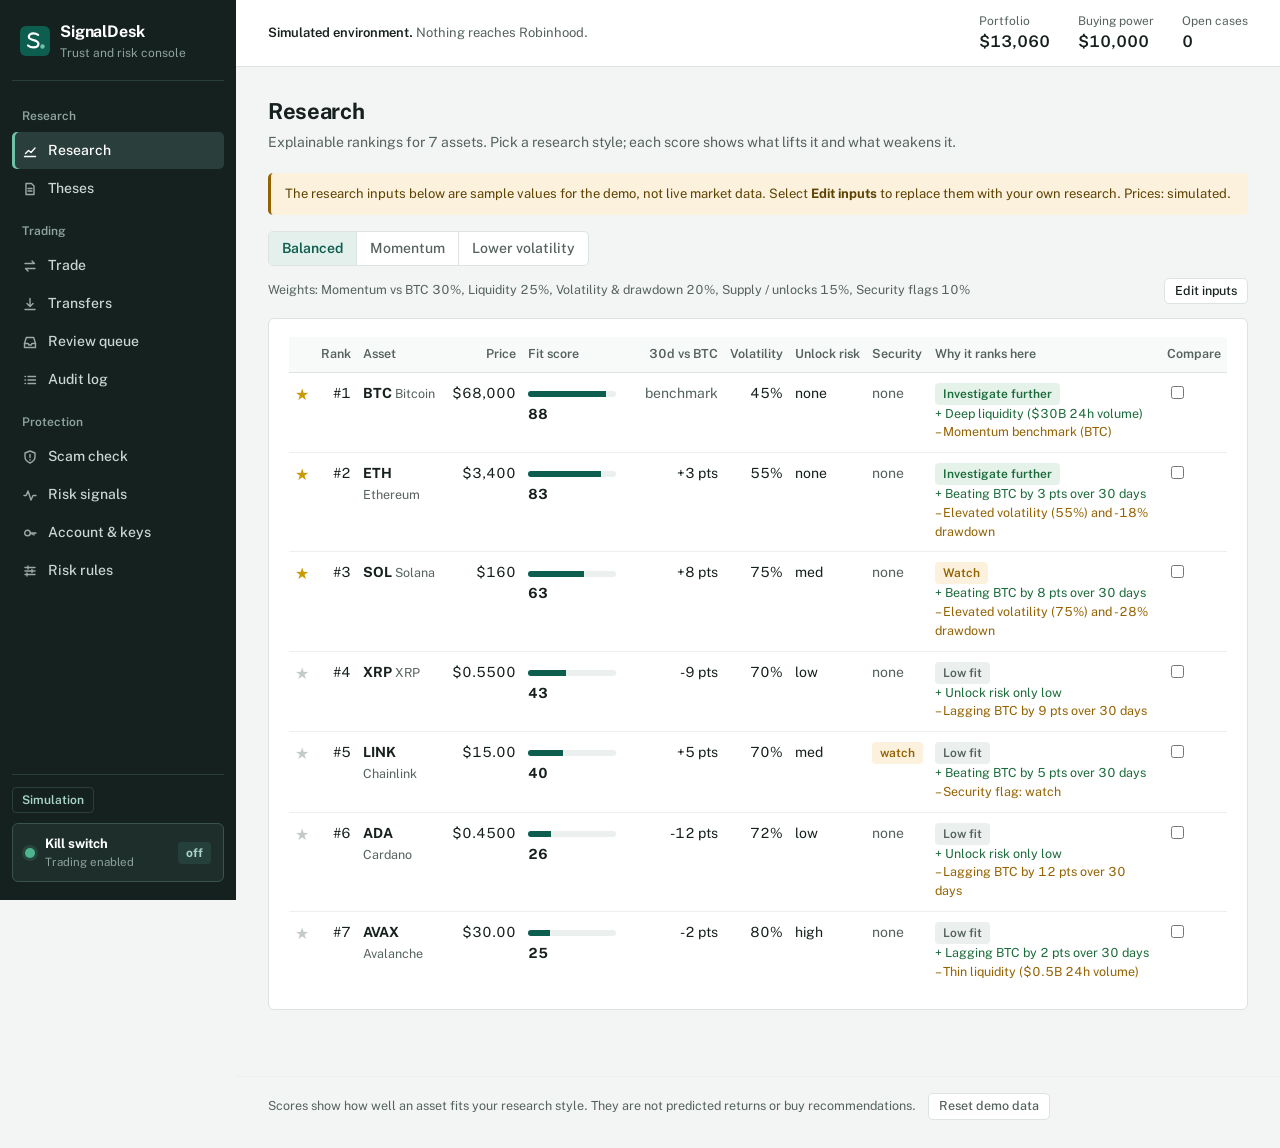
==== commit 26357b21: "Add Transfers: deposits and withdrawals with address book hold, security change hold, daily cap, blo" ====
--- a/signaldesk-trust-risk/index.html
+++ b/signaldesk-trust-risk/index.html
@@ -216,7 +216,11 @@
 function defaultRules(){
   return [
     {id:'kill',     name:'Kill switch',            cat:'Global',   mode:'enforce', enabled:true, locked:true, desc:'Halts every order and cancels open ones.'},
-    {id:'signals',  name:'Outside risk signals',   cat:'Signals',  mode:'enforce', enabled:true, param:70, param2:40, unit:'account risk score from outside signals: block at (first), warn at (second)'},
+    {id:'signals',  name:'Outside risk signals',   cat:'Signals',  mode:'enforce', enabled:true, param:70, param2:40, desc:'Combined account risk from device and login, identity, blockchain and scam signals.', unit:'account risk score out of 100'},
+    {id:'chain', name:'Blockchain analytics', cat:'Signals', mode:'enforce', enabled:true, param:60, param2:25, desc:'Screens wallets whenever crypto moves in or out: deposits from outside wallets and withdrawals to new addresses, plus wallets linked to your account. Sanctioned exposure always blocks.', unit:'exposure score out of 100'},
+    {id:'wd_addr',  name:'New address hold',       cat:'Transfers',mode:'enforce', enabled:true, param:24,   desc:'Withdrawals only go to saved addresses, and a new one waits before it can be used. Stops a hijacked session from adding an address and cashing out.', unit:'hours a new withdrawal address waits before it can be used'},
+    {id:'wd_security',name:'Security change hold', cat:'Transfers',mode:'enforce', enabled:true, param:24,   desc:'Pauses withdrawals after a new device or a 2FA, password or email change. That\'s when a takeover is most likely.', unit:'hours withdrawals pause after a new device, 2FA, password or email change'},
+    {id:'wd_cap',   name:'Daily withdrawal cap',   cat:'Transfers',mode:'enforce', enabled:true, param:2000, desc:'Limits how much can leave the account in a day, so one bad session can\'t empty it.', unit:'USD of withdrawals in a rolling 24h'},
     {id:'thesis',   name:'Thesis is current',      cat:'Thesis',   mode:'enforce', enabled:true, desc:'Buys need a linked thesis inside its review date with no fired risk trigger.'},
     {id:'funds',    name:'Buying power / holdings',cat:'Account',  mode:'enforce', enabled:true, desc:'Buys must fit buying power; sells must fit holdings.'},
     {id:'position', name:'Position limit',         cat:'Exposure', mode:'enforce', enabled:true, param:20,   unit:'% of total portfolio after the trade'},
@@ -266,6 +270,27 @@
   return E.map(([m,d,type,detail,orderId,rules]) => ({ts:at(m,d), type, detail, ...(orderId?{orderId}:{}), ...(rules?{rules}:{}), seeded:true}))
           .sort((a,b)=>b.ts-a.ts);
 }
+function redateEntries(){
+  // Spread entries that all landed on one day across Aug to early Nov 2026, keeping each order's steps together.
+  const mine = S.audit.filter(a=>!a.seeded).sort((a,b)=>a.ts-b.ts);
+  if(!mine.length) return;
+  const groups = []; let g = null;
+  for(const a of mine){
+    const same = g && ((a.orderId && a.orderId===g.orderId) || (!a.orderId && a.ts - g.last < 60000));
+    if(!same){ g = {items:[], orderId:a.orderId, first:a.ts, last:a.ts}; groups.push(g); }
+    g.items.push(a); g.last = a.ts; if(a.orderId) g.orderId = a.orderId;
+  }
+  let r = 7351; const rnd = () => (r = (r*1103515245 + 12345) % 2147483648) / 2147483648;
+  const start = new Date(2026,7,5).getTime(), end = new Date(2026,10,3).getTime();
+  const days = groups.map(()=> start + rnd()*(end-start)).sort((a,b)=>a-b);
+  const tsMap = new Map();
+  groups.forEach((grp,i)=>{
+    const d = new Date(days[i]); d.setHours(8 + Math.floor(rnd()*13), Math.floor(rnd()*60), 0, 0);
+    grp.items.forEach(a=>{ const nt = d.getTime() + (a.ts - grp.first); tsMap.set(a.ts, nt); a.ts = nt; });
+  });
+  (S.orders||[]).forEach(o=>{ const e = (S.audit.find(a=>a.orderId===o.id && !a.seeded)); if(e) o.ts = e.ts; });
+  S.audit.sort((a,b)=>b.ts-a.ts);
+}
 function defaultState(){
   const now = Date.now();
   return {
@@ -273,17 +298,17 @@
     shortlist:['BTC','ETH','SOL'], compare:[],
     theses:[
       {id:'T1', sym:'BTC', statement:'Core holding. Add on pullbacks while it leads the market on liquidity.', invalidation:'Loses relative strength for 30 days or breaks below my trigger price.', review:new Date(now+20*DAY).toISOString().slice(0,10), triggers:[{kind:'below', price:57800}], notes:'', created:now-30*DAY},
-      {id:'T2', sym:'ETH', statement:'Momentum improving vs BTC; liquidity is deep.', invalidation:'Momentum vs BTC turns negative.', review:new Date(now-3*DAY).toISOString().slice(0,10), triggers:[{kind:'below', price:2900}], notes:'Review overdue on purpose, to demo the thesis rule.', created:now-40*DAY}
+      {id:'T2', sym:'ETH', statement:'Momentum improving vs BTC; liquidity is deep.', invalidation:'Momentum vs BTC turns negative.', review:new Date(now-3*DAY).toISOString().slice(0,10), triggers:[{kind:'below', price:2900}], notes:'', created:now-40*DAY}
     ],
     cash:10000, holdings:{BTC:0.02, ETH:0.5},
     broker:{orders:{}, holdings:{BTC:0.02, ETH:0.5}},
-    orders:[], cases:[], audit:seedHistory(), historySeeded:true, anomalies:[], pending:[],
+    orders:[], cases:[], audit:seedHistory(), historySeeded:true, addresses:[], transfers:[], anomalies:[], pending:[],
     rules:defaultRules(), kill:false, settingsChangedAt:0, forceSim:false,
     keys:[
       {id:'K1', label:'research-readonly', scopes:['Account read','Holdings read','Market data'], created:now-30*DAY, prefix:'rh-api-••••' + rnd4(), status:'active'},
       {id:'K2', label:'execution',          scopes:['Account read','Holdings read','Market data','Place orders','Cancel orders'], created:now-30*DAY, prefix:'rh-api-••••' + rnd4(), status:'active'}
     ],
-    seq:{order:1, case:1, thesis:3}
+    seq:{order:1, case:1, thesis:3, transfer:1}
   };
 }
 function rnd4(){return Math.random().toString(16).slice(2,6)}
@@ -292,8 +317,13 @@
 let S = load();
 S.scamChecks = S.scamChecks || [];
 if(!S.historySeeded){ S.audit = S.audit.concat(seedHistory()).sort((a,b)=>b.ts-a.ts); S.historySeeded = true; }
+if(!S.historyRedated){ redateEntries(); S.historyRedated = true; save(); }
 S.signals = S.signals || defaultSignals();
-if(!S.rules.find(r=>r.id==='signals')) S.rules.splice(1, 0, {id:'signals', name:'Outside risk signals', cat:'Signals', mode:'enforce', enabled:true, param:70, param2:40, unit:'account risk score from outside signals: block at (first), warn at (second)'});
+if(!S.rules.find(r=>r.id==='signals')) S.rules.splice(1, 0, {id:'signals', name:'Outside risk signals', cat:'Signals', mode:'enforce', enabled:true, param:70, param2:40, desc:'Combined account risk from device and login, identity, blockchain and scam signals.', unit:'account risk score out of 100'});
+S.rules.forEach(r=>{ if(r.id==='chain'){ r.desc='Screens wallets whenever crypto moves in or out: deposits from outside wallets and withdrawals to new addresses, plus wallets linked to your account. Sanctioned exposure always blocks.'; r.unit='exposure score out of 100'; } if(r.id==='signals'){ r.desc='Combined account risk from device and login, identity, blockchain and scam signals.'; r.unit='account risk score out of 100'; } });
+['wd_addr','wd_security','wd_cap'].forEach(id => { const ex = S.rules.find(r=>r.id===id); if(ex && !ex.desc) ex.desc = defaultRules().find(r=>r.id===id).desc; if(!S.rules.find(r=>r.id===id)){ const d = defaultRules().find(r=>r.id===id); const k = S.rules.findIndex(r=>r.id==='thesis'); S.rules.splice(k<0?S.rules.length:k, 0, d); } });
+S.addresses = S.addresses || []; S.transfers = S.transfers || []; S.seq.transfer = S.seq.transfer || 1;
+if(!S.rules.find(r=>r.id==='chain')){ const k = S.rules.findIndex(r=>r.id==='signals'); S.rules.splice(k+1, 0, {id:'chain', name:'Blockchain analytics', cat:'Signals', mode:'enforce', enabled:true, param:60, param2:25, desc:'Screens wallets whenever crypto moves in or out: deposits from outside wallets and withdrawals to new addresses, plus wallets linked to your account. Sanctioned exposure always blocks.', unit:'exposure score out of 100'}); }
 function load(){ try{ const raw = localStorage.getItem(LS_KEY); if(raw){ const s = JSON.parse(raw); if(s && s.v===1) return s; } }catch(e){} return defaultState(); }
 function save(){ try{ localStorage.setItem(LS_KEY, JSON.stringify(S)); }catch(e){} }
 function resetDemo(){ openModal(`<h3>Reset demo data?</h3><p class="muted">This clears theses, orders, cases, the audit log and rule settings in this browser.</p><div class="row"><button class="btn primary" onclick="S=defaultState();save();closeModal();initMarket();render();toast('Demo data reset')">Reset</button><button class="btn" onclick="closeModal()">Cancel</button></div>`); }
@@ -451,6 +481,10 @@
   const add = (id, outcome, detail) => { const r = rule(id); if(!r) return; if(!r.enabled){ R.push({id, name:r.name, outcome:'skip', detail:'Rule disabled', shadow:false}); return; } R.push({id, name:r.name, outcome, detail, shadow: r.mode==='shadow' && outcome!=='pass'}); };
 
   add('kill', S.kill ? 'block' : 'pass', S.kill ? 'Kill switch is on' : 'Trading enabled');
+  { const r = rule('chain'); if(r){ const v = S.signals.vendors.chain;
+      if(v && v.status==='down') add('chain', v.mode==='closed' ? 'block' : 'pass', v.mode==='closed' ? 'Blockchain analytics unavailable (fail-closed)' : 'Blockchain analytics unavailable; continued fail-open');
+      else if(S.signals.events.sanctioned) add('chain','block','Exposure to a sanctioned address. Hard stop; needs compliance review.');
+      else { const sc = vendorScore('chain'); add('chain', sc >= r.param ? 'block' : sc >= r.param2 ? 'warn' : 'pass', `Wallet exposure ${sc}/100 (warn ${r.param2}, block ${r.param})`); } } }
   { const r = rule('signals'); if(r){ const sum = signalSummary();
       const closedDown = sum.down.filter(v => S.signals.vendors[v.id].mode==='closed'), openDown = sum.down.filter(v => S.signals.vendors[v.id].mode==='open');
       if(closedDown.length) add('signals','block', `${closedDown.map(v=>v.name).join(', ')} unavailable (fail-closed)`);
@@ -667,7 +701,8 @@
 function changeRule(id, field, value){
   const r = rule(id); const old = r[field];
   let looser = false;
-  if(field==='param' && id!=='quiet') looser = +value > +old;
+  if(field==='param' && id!=='quiet') looser = (id==='wd_addr' || id==='wd_security') ? +value < +old : +value > +old;
+  if(field==='param2' && (id==='signals' || id==='chain')) looser = +value > +old;
   if(field==='enabled') looser = !value;
   if(field==='mode') looser = value==='shadow';
   if(looser){
@@ -683,7 +718,7 @@
 }
 function applyPending(force){
   const now = Date.now(); let n=0;
-  S.pending = S.pending.filter(p => { if(force || p.effective <= now){ const r = rule(p.ruleId); r[p.field] = p.field==='param'?+p.value:p.value; S.settingsChangedAt = now; logAudit('settings', `${r.name} ${p.field}: ${p.from} → ${p.value} now in effect${force?' (demo fast-forward)':''}`); n++; return false; } return true; });
+  S.pending = S.pending.filter(p => { if(force || p.effective <= now){ const r = rule(p.ruleId); r[p.field] = (p.field==='param'||p.field==='param2')?+p.value:p.value; S.settingsChangedAt = now; logAudit('settings', `${r.name} ${p.field}: ${p.from} → ${p.value} now in effect${force?' (demo fast-forward)':''}`); n++; return false; } return true; });
   if(n){ save(); render(); }
 }
 function cancelPending(pid){ S.pending = S.pending.filter(p=>p.id!==pid); logAudit('settings','Queued change cancelled'); save(); render(); }
@@ -694,13 +729,14 @@
 
 /* ---------- views ---------- */
 let tab = 'research', prefill = null;
-const TABS = [['research','Research'],['theses','Theses'],['trade','Trade'],['scam','Scam check'],['signals','Risk signals'],['queue','Review queue'],['audit','Audit log'],['account','Account & keys'],['rules','Risk rules']];
+const TABS = [['research','Research'],['theses','Theses'],['trade','Trade'],['transfers','Transfers'],['scam','Scam check'],['signals','Risk signals'],['queue','Review queue'],['audit','Audit log'],['account','Account & keys'],['rules','Risk rules']];
 function setTab(t){ tab = t; try{ history.replaceState(null,'','#'+t); }catch(e){} render(); }
-const NAV_GROUPS = [['Research',['research','theses']],['Trading',['trade','queue','audit']],['Protection',['scam','signals','account','rules']]];
+const NAV_GROUPS = [['Research',['research','theses']],['Trading',['trade','transfers','queue','audit']],['Protection',['scam','signals','account','rules']]];
 const ICONS = {
   research:'<path d="M2.5 13.5h11M3.5 10.5l3-3 2.5 2 4-4.5"/>',
   theses:'<path d="M4 2.5h5.5l2.5 2.5v8.5H4z"/><path d="M6 7.5h4M6 10h4"/>',
   trade:'<path d="M3 5.5h9.5L10 3M13 10.5H3.5L6 13"/>',
+  transfers:'<path d="M8 2.5v8M5 7.5l3 3 3-3"/><path d="M3 13.5h10"/>',
   queue:'<path d="M2.5 9.5l1.8-6h7.4l1.8 6v4h-11z"/><path d="M2.5 9.5h3.5l1 1.5h2l1-1.5h3.5"/>',
   audit:'<path d="M6 4.5h7.5M6 8h7.5M6 11.5h7.5M3 4.5h.5M3 8h.5M3 11.5h.5"/>',
   scam:'<path d="M8 2l5 2v3.8c0 3-2.2 5.1-5 6.2-2.8-1.1-5-3.2-5-6.2V4z"/><path d="M8 5.5v3M8 10.6v.4"/>',
@@ -727,7 +763,7 @@
   applyPending(false);
   renderTabs(); updateHeader();
   const v = $('view');
-  v.innerHTML = ({research:viewResearch, theses:viewTheses, trade:viewTrade, queue:viewQueue, audit:viewAudit, account:viewAccount, rules:viewRules, scam:viewScam, signals:viewSignals})[tab]();
+  v.innerHTML = ({research:viewResearch, theses:viewTheses, trade:viewTrade, transfers:viewTransfers, queue:viewQueue, audit:viewAudit, account:viewAccount, rules:viewRules, scam:viewScam, signals:viewSignals})[tab]();
   if(tab==='trade') wireTicket();
 }
 function softRefresh(){
@@ -904,7 +940,7 @@
 function ackAnomaly(i){ const a = S.anomalies[i]; if(!a) return; a.ack = true; logAudit('anomaly', 'Acknowledged: ' + a.title); save(); render(); }
 /* ---------- scam check (rule-based, runs entirely in the browser) ---------- */
 const OFFICIAL_DOMAINS = ['binance.us','binance.com','robinhood.com','coinbase.com','kraken.com','gemini.com','metamask.io','ledger.com','trezor.io'];
-const BRANDS = ['binance','robinhood','coinbase','kraken','gemini','metamask','ledger','trezor'];
+const BRANDS = ['binance','robinhood','coinbase','kraken','gemini','metamask','ledger','trezor','paypal','usps','fedex','amazon'];
 const SHORTENERS = ['bit.ly','tinyurl.com','t.co','goo.gl','is.gd','cutt.ly','rb.gy','ow.ly','shorturl.at','tiny.cc','t.ly'];
 const FREE_MAIL = ['gmail.com','outlook.com','hotmail.com','yahoo.com','proton.me','protonmail.com','icloud.com','aol.com','gmx.com','mail.com'];
 const SCAM_RULES = [
@@ -916,12 +952,18 @@
    re:/\b(anydesk|teamviewer|remote access|screen ?share|share your screen|install (?:this|the) app|download (?:this|the) app|browser extension)\b/i},
   {id:'recovery', level:'critical', label:'Recovery or "release fee" scam', why:'Promises to get lost crypto back, or fees to "unlock" a withdrawal, are scams that target people who were already hit once.',
    re:/\b(recover (?:your )?(?:lost|stolen) (?:crypto|funds|coins|assets|money)|fund recovery|recovery (?:service|agent|expert)|upfront fee|fee upfront|release fee|unlock fee|pay (?:a )?(?:tax|fee) to withdraw|unclaimed (?:bitcoin|btc|crypto|funds|coins)|forgotten (?:bitcoin|btc|crypto|wallet)|dormant (?:wallet|account)|processing fee|get it (?:all )?back for)\b/i},
+  {id:'giftcard', level:'critical', label:'Asks for payment in gift cards', why:'No exchange, bank or government agency takes gift cards. Anyone asking you to buy them is a scammer.',
+   re:/\b(?:buy|purchase|pay (?:with|in|using)|send|get)\b[^.]{0,40}\b(?:gift ?cards?|itunes cards?|google play cards?|steam cards?)\b/i},
+  {id:'doubling', level:'critical', label:'Send crypto to get more back', why:'"Send 0.1, get 0.2 back" giveaways never pay out. Whatever you send is gone.',
+   re:/\bsend (?:me |us )?\d+(?:\.\d+)? ?(?:btc|eth|usdt|sol|bitcoin|ether)\b[^.]{0,40}\b(?:send (?:you )?back|get (?:back )?\d|receive \d|double)/i},
+  {id:'stranger', level:'warn', label:'New contact pushing an investment', why:'A new friend or match who steers you to a "special" platform is the classic setup for "pig butchering" scams.',
+   re:/\b(we just met|i know we just met|my (?:uncle|aunt|cousin|brother|sister|friend|mentor) (?:runs|owns|has|works (?:at|for)|manages)|i can (?:help|teach|show) you (?:open|invest|trade|make))\b/i},
   {id:'notme', level:'warn', label:'"Wasn\'t you?" alert', why:'Fake security alerts say something happened on your account so you panic and use their link or number. Check inside the official app instead.',
    re:/\b(if (?:this|it) was not you|if (?:this|it) wasn'?t you|wasn'?t you\?|if you did(?: not|n'?t) (?:request|authori[sz]e|make)|not you\?)/i},
   {id:'urgent', level:'warn', label:'Pressure or threats', why:'Scammers create panic so you act before you think. Real notices let you check in the official app.',
    re:/\b(urgent(?:ly)?|immediately|right away|within (?:24|48|12) hours|act now|final (?:notice|warning)|suspend(?:ed)?|locked|frozen|will be (?:closed|terminated|deleted)|unusual activity|unauthori[sz]ed (?:login|access|withdrawal)|verify (?:now|your account|immediately))\b/i},
   {id:'toogood', level:'warn', label:'Too good to be true', why:'Guaranteed returns, giveaways and "send 1, get 2" offers are classic scams.',
-   re:/\b(guaranteed|double your|2x your|risk[- ]free|100% (?:profit|return)|giveaway|free (?:btc|eth|crypto|usdt)|airdrop|claim your (?:reward|bonus)|send \d+(?:\.\d+)? (?:btc|eth|usdt)? ?(?:and|to) (?:get|receive))\b/i},
+   re:/\b(guaranteed|double your|2x your|risk[- ]free|100% (?:profit|return)|giveaway|free (?:btc|eth|crypto|usdt)|airdrop|claim your (?:reward|bonus)|send \d+(?:\.\d+)? (?:btc|eth|usdt)? ?(?:and|to) (?:get|receive)|\d+(?:\.\d+)?% (?:daily|a day|per day|every day|weekly|a week) (?:returns?|profits?|gains?|interest))\b/i},
   {id:'offplatform', level:'warn', label:'Moves you off official channels', why:'Real support stays in the official app or website. Scammers move you to WhatsApp, Telegram or a phone line they control.',
    re:/\b(whatsapp|telegram|signal app|call (?:us|this number|our hotline)|text (?:us|back)|reply with|dm (?:us|me)|contact (?:our )?(?:support|agent) (?:on|at|via))\b/i},
   {id:'impersonate', level:'info', label:'Claims to be a company or support team', why:'Anyone can say they are support. Check by opening the official app yourself, not by using the message.',
@@ -989,10 +1031,11 @@
   const r = analyzeMessage(text, sender);
   lastScam = {ts:Date.now(), excerpt:text.trim().slice(0,90), sender, text, ...r};
   S.scamChecks = S.scamChecks || []; S.scamChecks.unshift({ts:lastScam.ts, excerpt:lastScam.excerpt, sender, verdict:r.verdict, cls:r.cls, flags:r.findings.filter(f=>f.level==='critical'||f.level==='warn').map(f=>f.label)});
-  if(S.scamChecks.length > 30) S.scamChecks.length = 30;
+  if(S.scamChecks.length > 40) S.scamChecks.length = 40;
   logAudit('scam-check', `${r.verdict}: "${lastScam.excerpt}${text.length>90?'…':''}"`, {rules: lastScam.findings.filter(f=>f.level!=='ok').map(f=>f.label).join('; ')});
   save(); render();
 }
+function setScamNote(ts, v){ const c = (S.scamChecks||[]).find(x=>x.ts===ts); if(c){ c.note = v; save(); } }
 function loadScamExample(i){ const e = SCAM_EXAMPLES[i]; $('scam-text').value = e.text; $('scam-sender').value = e.sender; }
 function scamGuidance(cls){
   if(cls==='block') return ['Don\'t click any links or reply.', 'Never share a code, password or recovery phrase. No real company will ask.', 'Open the official app yourself to check your account.', 'Report the message in the official app, then delete it.'];
@@ -1006,7 +1049,7 @@
     <table style="margin-top:10px"><tr><th>Signal</th><th>Found</th><th>Why it matters</th></tr>${r.findings.length ? r.findings.map(f=>`<tr><td style="min-width:160px">${levelChip(f.level)}<div class="small" style="font-weight:600;margin-top:4px">${esc(f.label)}</div></td><td class="mono" style="max-width:220px;word-break:break-all">${esc(f.evidence)}</td><td class="small">${esc(f.why)}</td></tr>`).join('') : '<tr><td colspan="3" class="muted small">No signals matched.</td></tr>'}</table>
     <h3 style="margin-top:14px">What to do</h3><ul class="small" style="margin:0;padding-left:18px">${scamGuidance(r.cls).map(g=>`<li>${esc(g)}</li>`).join('')}</ul>
     <p class="small muted" style="margin-bottom:0">This is a rule-based check for common scam patterns. It can miss new tricks, so treat "no red flags" as a second opinion, not a guarantee.</p></div>` : '';
-  const hist = (S.scamChecks||[]).slice(0,10);
+  const hist = (S.scamChecks||[]).slice(0,20);
   return `<h2>Scam check</h2><p class="sub">Got a message about your crypto account, a "support" DM, or an investment pitch? Check it here before you click, reply, or send anything.</p>
   <div class="banner info"><b>Remember:</b> a real exchange or wallet will never ask for your recovery phrase, private key, 2FA code or password, never ask you to move funds to a "safe wallet", and never ask for remote access to your device.</div>
   <div class="grid2"><div class="panel"><h3>Check a message</h3>
@@ -1015,7 +1058,7 @@
     <div class="row" style="margin-top:10px"><button class="btn primary" onclick="runScamCheck()">Check message</button><span class="small muted">Try an example:</span>${SCAM_EXAMPLES.map((e,i)=>`<button class="btn sm" onclick="loadScamExample(${i})">${esc(e.name)}</button>`).join('')}</div>
     <p class="small muted" style="margin-bottom:0">Runs entirely in your browser. Nothing you paste is sent anywhere.</p></div>
   <div>${result || '<div class="panel"><div class="empty">Paste a message and select <b>Check message</b> to see the red flags.</div></div>'}</div></div>
-  <div class="panel"><h3>Recent checks</h3>${hist.length ? `<table><tr><th>Time</th><th>Verdict</th><th>Message</th><th>Red flags</th></tr>${hist.map(h=>`<tr><td class="small" style="white-space:nowrap">${when(h.ts)}</td><td><span class="chip ${h.cls}">${esc(h.verdict)}</span></td><td class="small">${esc(h.excerpt)}</td><td class="small">${esc(h.flags.join(', ')||'none')}</td></tr>`).join('')}</table>` : '<div class="empty">No checks yet.</div>'}</div>`;
+  <div class="panel"><h3>Recent checks</h3>${hist.length ? `<table><tr><th>Time</th><th>Verdict</th><th>Message</th><th>Red flags</th><th>What I did</th></tr>${hist.map(h=>`<tr><td class="small" style="white-space:nowrap">${when(h.ts)}</td><td><span class="chip ${h.cls}" style="white-space:nowrap">${esc(h.verdict)}</span></td><td class="small">${h.sender?`<div class="muted">${esc(h.sender)}</div>`:''}${esc(h.excerpt)}</td><td class="small">${esc(h.flags.join(', ')||'none')}</td><td class="small" style="min-width:220px"><textarea rows="3" style="width:100%;font-size:12.5px;resize:vertical" placeholder="Add a note" onchange="setScamNote(${h.ts}, this.value)">${esc(h.note||'')}</textarea></td></tr>`).join('')}</table>` : '<div class="empty">No checks yet.</div>'}</div>`;
 }
 
 /* ---------- risk signals (simulated third-party vendors) ---------- */
@@ -1031,7 +1074,9 @@
   {id:'recent2fa',   vendor:'device',   pts:30, label:'2FA or password changed in the last 24 hours'},
   {id:'emailChange', vendor:'device',   pts:20, label:'Email address changed in the last 24 hours'},
   {id:'kycPending',  vendor:'identity', pts:50, label:'Identity re-verification pending'},
-  {id:'riskyWallet', vendor:'chain',    pts:80, label:'A linked wallet has exposure to a high-risk address'}
+  {id:'mixer',       vendor:'chain',    pts:35, label:'A linked wallet received funds from a mixing service'},
+  {id:'riskyWallet', vendor:'chain',    pts:60, label:'A linked wallet has exposure to a high-risk address'},
+  {id:'sanctioned',  vendor:'chain',    pts:100, label:'A deposit traces back to a sanctioned address'}
 ];
 function defaultSignals(){ const now = Date.now(); return {vendors:{device:{status:'healthy',mode:'closed',updated:now}, identity:{status:'healthy',mode:'closed',updated:now}, chain:{status:'healthy',mode:'closed',updated:now}, scam:{status:'healthy',mode:'open',updated:now}}, events:{}, alerted:false}; }
 function vendorName(id){ return (VENDORS.find(v=>v.id===id)||{}).name || id; }
@@ -1064,8 +1109,8 @@
   if(field==='status' && val==='down') recordAnomaly(`${vendorName(id)} is down`, v.mode==='closed' ? 'Fail-closed: new orders are blocked until it recovers.' : 'Fail-open: orders continue without this signal, and each one is logged.');
   afterSignalsChange();
 }
-function toggleSignalEvent(id){ S.signals.events[id] = !S.signals.events[id]; logAudit('signals', `${SIGNAL_EVENTS.find(e=>e.id===id).label}: ${S.signals.events[id]?'on':'off'}`); afterSignalsChange(); }
-function simulateTakeover(){ ['newDevice','newLocation','recent2fa'].forEach(k => S.signals.events[k] = true); logAudit('signals','Demo: simulated account-takeover signals (new device, new location, 2FA change)'); afterSignalsChange(); toast('Takeover signals on. Try placing an order.'); }
+function toggleSignalEvent(id){ S.signals.events[id] = !S.signals.events[id]; if(S.signals.events[id] && ['newDevice','recent2fa','emailChange'].includes(id)) S.signals.changedAt = Date.now(); logAudit('signals', `${SIGNAL_EVENTS.find(e=>e.id===id).label}: ${S.signals.events[id]?'on':'off'}`); afterSignalsChange(); }
+function simulateTakeover(){ S.signals.changedAt = Date.now(); ['newDevice','newLocation','recent2fa'].forEach(k => S.signals.events[k] = true); logAudit('signals','Simulated account-takeover signals (new device, new location, 2FA change)'); afterSignalsChange(); toast('Takeover signals on. Try placing an order.'); }
 function clearSignals(){ const keep = S.signals.vendors; S.signals = defaultSignals(); Object.keys(keep).forEach(k => S.signals.vendors[k].mode = keep[k].mode); logAudit('signals','All signals cleared and vendors set healthy'); afterSignalsChange(); }
 function viewSignals(){
   const r = rule('signals'); const sum = signalSummary(); const [band, cls] = signalBand(sum.score);
@@ -1105,7 +1150,7 @@
 
 function viewRules(){
   const rows = S.rules.map(r => `<tr><td><b>${esc(r.name)}</b><div class="small muted">${esc(r.desc||r.unit||'')}</div></td><td><span class="chip mutedc">${r.cat}</span></td>
-    <td>${r.param!=null?`<input type="number" step="any" class="cell" value="${r.param}" onchange="changeRule('${r.id}','param',this.value)">${r.param2!=null?` ${r.id==='quiet'?'to':'warn at'} <input type="number" class="cell" value="${r.param2}" onchange="changeRule('${r.id}','param2',this.value)">`:''}<div class="small muted">${esc(r.unit)}</div>`:'<span class="muted small">no threshold</span>'}</td>
+    <td style="min-width:220px">${r.param!=null?`<input type="number" step="any" class="cell" value="${r.param}" onchange="changeRule('${r.id}','param',this.value)">${r.param2!=null?` ${r.id==='quiet'?'to':'warn at'} <input type="number" class="cell" value="${r.param2}" onchange="changeRule('${r.id}','param2',this.value)">`:''}<div class="small muted">${esc(r.unit)}</div>`:'<span class="muted small">no threshold</span>'}</td>
     <td>${r.locked?'<span class="chip info">always on</span>':`<div class="seg"><button class="${r.mode==='enforce'?'on':''}" onclick="changeRule('${r.id}','mode','enforce')">Enforce</button><button class="${r.mode==='shadow'?'on':''}" onclick="changeRule('${r.id}','mode','shadow')">Shadow</button></div>`}</td>
     <td>${r.locked?'':`<label class="row small"><input type="checkbox" ${r.enabled?'checked':''} onchange="changeRule('${r.id}','enabled',this.checked)"> enabled</label>`}</td>
     <td class="small">${ruleStats(r.id)}</td></tr>`).join('');
@@ -1116,17 +1161,230 @@
   <p class="small muted">"Last 50 checks" counts how often each rule warned or blocked, including shadow results. Use it with resolved cases to judge false positives before you enforce a rule.</p>`;
 }
 function ruleStats(id){
-  const recent = S.orders.slice(0,50).filter(o=>o.results);
+  const recent = S.orders.slice(0,50).concat((S.transfers||[]).slice(0,50)).filter(o=>o.results);
   let w=0,b=0,s=0; recent.forEach(o => { const r = o.results.find(x=>x.id===id); if(!r) return; if(r.shadow) s++; else if(r.outcome==='warn') w++; else if(r.outcome==='block') b++; });
   return recent.length ? `${b} block, ${w} warn${s?`, ${s} shadow`:''}` : '<span class="muted">no checks yet</span>';
 }
 
+function seedScamChecks(){
+  if(S.scamSeeded2) return;
+  // Replace any earlier sample checks with the fuller set.
+  S.scamChecks = (S.scamChecks||[]).filter(c=>!c.seeded);
+  S.audit = S.audit.filter(a=>!(a.seeded && a.type==='scam-check'));
+  const M = [
+    [8,5,'+1 (877) 555-0142','Robinhood: A withdrawal of 0.42 BTC was requested from your account. Wasn\'t you? Call us now at 1-877-555-0142 to cancel.','Did not call. Checked the app: no withdrawal pending. Reported the number.'],
+    [8,7,'','Hey, it\'s Priya. Running 10 min late, call me when you\'re outside.','Friend. Good to see "call me" alone is not flagged.'],
+    [8,12,'@crypto_mentor_amy','Hi dear, I made 40% this month with a private BTC signal group. Message me on WhatsApp and I\'ll add you, limited spots, guaranteed returns.','Instagram DM. Blocked and reported the account.'],
+    [8,16,'security@coinbase-alerts.net','Unusual sign-in detected on your Coinbase account. Confirm it was you at coinbase-alerts.net/confirm or your account will be frozen.','Look-alike domain. Logged in through the app instead; no alerts there.'],
+    [8,23,'support@robinhood-secure-help.com','Your account has been locked due to unusual activity. Verify your identity within 24 hours or it will be suspended: http://robinhood-secure-help.com/verify','Forwarded to the real support team as phishing, then deleted.'],
+    [8,29,'@elon_giveaway_official','To celebrate our launch, send 0.1 BTC and we will send back 0.2 BTC instantly. Offer ends tonight!','Classic giveaway scam. Reported the post.'],
+    [9,2,'','Your Coinbase verification code is 482913. Don\'t share this code with anyone.','I requested this code myself. Legit.'],
+    [9,9,'@walletsupport_desk','Hello, I\'m from wallet support. To fix the sync error I need your 12-word recovery phrase so we can restore your funds.','Replied in a public Discord thread after I asked a question. Never share the phrase.'],
+    [9,15,'Mom','Can you look at this? Someone from "Binance" called and said my account was hacked and I need to buy gift cards to secure it.','Checked for Mom. Told her to hang up; no exchange asks for gift cards.'],
+    [9,22,'notifications@robinhood.com','Your monthly statement for August is ready. Open the Robinhood app to view it.','Real email; no link to log in, just points to the app.'],
+    [9,28,'@sarah_trades_btc','I know we just met, but my uncle runs a crypto platform with 3% daily returns. I can help you open an account at nexa-trade.io.','Dating-app "pig butchering" pattern. Unmatched and reported.'],
+    [10,1,'@recovery_pro_hackers','Lost crypto to a scam? We recovered $2M for clients last year. Pay a small release fee and we\'ll get your funds back in 48 hours.','Recovery scams target people who already lost money. Reported.'],
+    [10,6,'billing@paypa1-support.com','PayPal: we charged $499.99 for a Bitcoin purchase. If you did not authorize this, call 1-888-555-0177 to cancel.','No charge in my PayPal app. Callback scam; ignored.'],
+    [10,9,'+1 (646) 555-0199','Binance Security: someone tried to sign in from Lagos, Nigeria. If this wasn\'t you, move your funds to a safe wallet: bit.ly/secure-wallet-now','"Move funds to a safe wallet" is always a scam. Reported the number.'],
+    [10,14,'no-reply@kraken.com','You requested a password reset. If this was you, open the Kraken app to finish. If not, you can ignore this email.','Real. I had just reset my password.'],
+    [10,17,'','Congrats! You have 0.85 unclaimed bitcoin from an old wallet. Connect your wallet at claim-btc-rewards.xyz to receive it today.','Wallet-drainer bait. Did not connect anything.'],
+    [10,21,'@ledger_support_team','Your Ledger firmware is out of date. Download the update from ledger-update-app.com and enter your seed to restore.','Fake support account. Updates only come through Ledger Live.'],
+    [10,26,'@it_helpdesk','To resolve the trading error, please install AnyDesk and share the code so our technician can access your computer.','Remote access request. Never install for "support".'],
+    [10,30,'+1 (415) 555-0123','USPS: your package is on hold due to an unpaid $1.99 fee. Pay now at usps-redelivery-help.com','Not crypto, but same pattern: look-alike link plus urgency.'],
+    [11,2,'no-reply@binance.us','Your deposit of $250.00 has been credited. You can view it in the app under Wallet.','My own deposit. Correctly passed.'],
+  ];
+  let r = 90210; const rnd = () => (r = (r*1103515245 + 12345) % 2147483648) / 2147483648;
+  const items = [];
+  M.forEach(([m,d,sender,text,note]) => {
+    let res; try{ res = analyzeMessage(text, sender); }catch(e){ return; }
+    const ts = new Date(2026, m-1, d, 8 + Math.floor(rnd()*13), Math.floor(rnd()*60)).getTime();
+    const excerpt = text.length>90 ? text.slice(0, text.lastIndexOf(' ',88)) + '…' : text;
+    items.push({ts, excerpt, sender, verdict:res.verdict, cls:res.cls, flags:res.findings.filter(f=>f.level==='critical'||f.level==='warn').map(f=>f.label), note, seeded:true});
+    S.audit.push({ts, type:'scam-check', detail:`${res.verdict}: "${excerpt}"`, rules:res.findings.filter(f=>f.level!=='ok').map(f=>f.label).join('; '), seeded:true});
+  });
+  S.scamChecks = S.scamChecks.concat(items).sort((a,b)=>b.ts-a.ts).slice(0,40);
+  S.audit.sort((a,b)=>b.ts-a.ts);
+  S.scamSeeded = S.scamSeeded2 = true; save();
+}
+function fillNotes(){
+  if(S.notesFilled) return;
+  const N = {
+    BTC:'Aug 12: bought a small starter position on the dip. Sep 24: market swing, turned the kill switch on for a few hours instead of panic selling. Oct 8: added a little more; still leading on liquidity. Next check: does it hold relative strength through November?',
+    ETH:'Aug 19: tried to buy more than my size limit, got blocked, sized down. Fair. Oct: momentum vs BTC flattening. If it turns negative for 30 days, the thesis is broken and I trim.',
+    SOL:'Watching only. Volatility is high (75%) and unlock risk is medium. Want to see 30 days of beating BTC before I size up.',
+    LINK:'Security flag on watch. No new money until it clears.',
+    XRP:'Low fit for my style. Keeping it on the list only to compare.',
+    ADA:'Lagging BTC. Not a buy for me right now.',
+    AVAX:'Thin liquidity and high unlock risk. Pass for now.'
+  };
+  (S.theses||[]).forEach(t => { if(!t.notes || /demo the thesis rule/.test(t.notes)) t.notes = N[t.sym] || 'Reviewed. Thesis still holds; no change to size.'; });
+  const R = {'Approved':'Checked the order details and my thesis. Rule worked as intended; approved.', 'Rejected':'Order was outside my plan. Rejected and left the limit as is.', 'Rule tuned':'Limit was too tight for normal activity. Tuned it, with the 24-hour cooldown.'};
+  (S.cases||[]).forEach(c => { if(c.status==='resolved' && !c.note) c.note = R[c.resolution] || 'Reviewed. No further action needed.'; });
+  S.notesFilled = true; save();
+}
+/* ---------- transfers: deposits and withdrawals ---------- */
+const KNOWN_ADDR = {
+  'bc1q7mylg3r0wn4ll3t8x2k9d0e5vq3p6ytr2wz': {label:'Your hardware wallet', risk:0, cat:'Self-custody, no risk history'},
+  '0x4f2a9c1e88b03d7e6f5a1b2c3d4e5f60718293ab': {label:'Coinbase deposit address', risk:5, cat:'Regulated exchange'},
+  'bc1qmx9t0rn4d0c5a7h3u2ll3r8z6k1p4w5s9yq': {label:'Unknown wallet', risk:40, cat:'Received funds from a mixing service'},
+  '0x9b8e7d6c5b4a3928170f6e5d4c3b2a1908f7e6d5': {label:'Unknown wallet', risk:85, cat:'Linked to reported scam wallets'},
+  '0x7f367cc41522ce07553e823bf3be79a889debe1b': {label:'Unknown wallet', risk:100, cat:'Sanctioned address (OFAC SDN list)', sanctioned:true}
+};
+const SAMPLE_ADDR = [
+  ['bc1q7mylg3r0wn4ll3t8x2k9d0e5vq3p6ytr2wz','My hardware wallet (clean)'],
+  ['0x4f2a9c1e88b03d7e6f5a1b2c3d4e5f60718293ab','Coinbase account (low risk)'],
+  ['bc1qmx9t0rn4d0c5a7h3u2ll3r8z6k1p4w5s9yq','Wallet that used a mixer'],
+  ['0x9b8e7d6c5b4a3928170f6e5d4c3b2a1908f7e6d5','Wallet linked to scams'],
+  ['0x7f367cc41522ce07553e823bf3be79a889debe1b','Sanctioned address']
+];
+function screenAddress(addr){
+  const a = (addr||'').trim(); const k = KNOWN_ADDR[a] || KNOWN_ADDR[a.toLowerCase()];
+  if(k) return {...k};
+  return {label:'Unknown wallet', risk:10, cat:'No risk history found'};
+}
+function addrValid(sym, a){ a = (a||'').trim(); return sym==='BTC' ? /^(bc1|[13])[a-zA-HJ-NP-Z0-9]{20,62}$/.test(a) : /^0x[0-9a-fA-F]{40}$/.test(a) || /^(bc1|[13])[a-zA-HJ-NP-Z0-9]{20,62}$/.test(a); }
+function shortAddr(a){ return a.length > 18 ? a.slice(0,8) + '…' + a.slice(-6) : a; }
+function addrEntry(a){ return (S.addresses||[]).find(x => x.addr === a.trim()); }
+function securityChangeAt(){
+  const ev = S.signals.events; const on = ['newDevice','recent2fa','emailChange'].filter(e => ev[e]);
+  return on.length ? {when: S.signals.changedAt || Date.now(), what: on.map(e => SIGNAL_EVENTS.find(x=>x.id===e).label)} : null;
+}
+function chainCheck(add, scr){
+  const r = rule('chain'); if(!r) return; const v = S.signals.vendors.chain;
+  if(v && v.status==='down'){ add('chain', v.mode==='closed'?'block':'pass', v.mode==='closed' ? 'Blockchain analytics unavailable (fail-closed)' : 'Blockchain analytics unavailable; continued fail-open'); return; }
+  if(scr.sanctioned) { add('chain','block','Sanctioned address. Hard stop; needs compliance review.'); return; }
+  const sc = Math.max(scr.risk, vendorScore('chain'));
+  add('chain', sc >= r.param ? 'block' : sc >= r.param2 ? 'warn' : 'pass', `${scr.cat}. Exposure ${sc}/100 (warn ${r.param2}, block ${r.param})`);
+}
+function evaluateTransfer(t){
+  const R = [];
+  const add = (id, outcome, detail) => { const r = rule(id); if(!r) return; if(!r.enabled){ R.push({id, name:r.name, outcome:'skip', detail:'Rule disabled', shadow:false}); return; } R.push({id, name:r.name, outcome, detail, shadow: r.mode==='shadow' && outcome!=='pass'}); };
+  const scr = screenAddress(t.addr);
+  if(t.kind==='withdraw'){
+    add('kill', S.kill ? 'block' : 'pass', S.kill ? 'Kill switch is on' : 'Transfers enabled');
+    const have = S.holdings[t.sym]||0; add('funds', t.qty <= have ? 'pass' : 'block', `Withdrawing ${qty(t.qty)} of ${qty(have)} ${t.sym} held`);
+    { const r = rule('wd_addr'); const e = addrEntry(t.addr);
+      if(!e) add('wd_addr','block','Address is not in your address book. Add it first; new addresses wait ' + r.param + 'h.');
+      else { const ready = e.added + r.param*3600e3; add('wd_addr', Date.now() >= ready ? 'pass' : 'block', Date.now() >= ready ? `Saved address "${e.label}", added ${when(e.added)}` : `New address, usable from ${when(ready)}`); } }
+    { const r = rule('wd_security'); const sc = securityChangeAt();
+      if(!sc) add('wd_security','pass','No recent security changes');
+      else { const until = sc.when + r.param*3600e3; add('wd_security', Date.now() >= until ? 'pass' : 'block', `${sc.what.join(', ')}. Withdrawals paused until ${when(until)}`); } }
+    { const r = rule('wd_cap'); const since = Date.now() - DAY; const sent = (S.transfers||[]).filter(x => x.kind==='withdraw' && x.status==='sent' && x.ts > since).reduce((a,x)=>a + x.usd, 0);
+      add('wd_cap', sent + t.usd > r.param ? 'block' : sent + t.usd > r.param*0.8 ? 'warn' : 'pass', `${usd(sent + t.usd,0)} in the last 24h including this one (cap ${usd(r.param,0)})`); }
+    { const r = rule('signals'); if(r){ const sum = signalSummary(); add('signals', sum.score >= r.param ? 'block' : sum.score >= r.param2 ? 'warn' : 'pass', `Account risk ${sum.score}/100 (warn ${r.param2}, block ${r.param})`); } }
+  }
+  chainCheck(add, scr);
+  const blocks = R.filter(r => r.outcome==='block' && !r.shadow), warns = R.filter(r => r.outcome==='warn' && !r.shadow);
+  return {results:R, blocks, warns, blocked: blocks.length>0, screen:scr};
+}
+let lastTransfer = null, xferDir = 'withdraw', xferStep = null, xferForm = {sym:'BTC', qty:'', addr:''};
+function runTransfer(){
+  const f = $('xfer'); const sym = f.sym.value, q = parseFloat(f.qty.value), addr = f.addr.value.trim();
+  xferForm = {sym, qty:f.qty.value, addr};
+  if(!(q>0)) { toast('Enter an amount above zero'); return; }
+  if(!addrValid(sym, addr)) { toast('That does not look like a valid ' + sym + ' address'); return; }
+  const t = {id:'X'+(S.seq.transfer++), kind:xferDir, sym, qty:q, addr, usd: q*(M[sym]?M[sym].mid:0), ts:Date.now()};
+  const ev = evaluateTransfer(t); t.results = ev.results; t.screen = ev.screen;
+  const label = t.kind==='withdraw' ? 'Withdrawal' : 'Deposit';
+  if(t.kind==='deposit'){
+    if(ev.screen.sanctioned){ t.status='frozen'; openCase('Sanctioned deposit', `${t.id}: ${qty(q)} ${sym} from ${shortAddr(addr)} frozen. ${ev.screen.cat}.`, {}); }
+    else if(ev.blocked){ t.status='held'; openCase('Deposit held', `${t.id}: ${qty(q)} ${sym} from ${shortAddr(addr)} held for review. ${ev.screen.cat}.`, {}); }
+    else { t.status='credited'; S.holdings[sym] = +((S.holdings[sym]||0)+q).toFixed(10); S.broker.holdings[sym] = +((S.broker.holdings[sym]||0)+q).toFixed(10);
+      if(ev.warns.length) openCase('Deposit flagged', `${t.id}: ${qty(q)} ${sym} credited but flagged. ${ev.screen.cat}.`, {}); }
+  } else {
+    if(ev.blocked){ t.status='blocked'; openCase('Blocked withdrawal', `${t.id}: ${qty(q)} ${sym} to ${shortAddr(addr)} blocked by ${ev.blocks.map(b=>b.name).join(', ')}`, {}); }
+    else { t.status='checked'; xferStep = String(Math.floor(100000 + Math.random()*900000)); }
+  }
+  S.transfers.unshift(t);
+  logAudit('transfer', `${t.id} ${label.toLowerCase()} ${qty(q)} ${sym} ${t.kind==='withdraw'?'to':'from'} ${shortAddr(addr)}: ${t.status.toUpperCase()}`, {rules: ev.results.map(r=>r.id+':'+r.outcome).join(' ')});
+  lastTransfer = t; save(); render();
+}
+function confirmWithdraw(id){
+  const t = S.transfers.find(x=>x.id===id); if(!t || t.status!=='checked') return;
+  const acks = [...document.querySelectorAll('.xack')]; if(acks.some(a=>!a.checked)){ toast('Acknowledge every warning first'); return; }
+  if((($('xstep')||{}).value||'') !== xferStep){ toast('Step-up code does not match'); logAudit('security', `${id}: withdrawal step-up code failed`); save(); return; }
+  const ev = evaluateTransfer(t); if(ev.blocked){ t.status='blocked'; t.results=ev.results; openCase('Blocked withdrawal', `${t.id}: conditions changed before confirmation`, {}); save(); render(); return; }
+  t.status='sent'; t.ts = Date.now();
+  S.holdings[t.sym] = +((S.holdings[t.sym]||0)-t.qty).toFixed(10); S.broker.holdings[t.sym] = +((S.broker.holdings[t.sym]||0)-t.qty).toFixed(10);
+  logAudit('transfer', `${t.id} withdrawal confirmed with step-up code and sent (simulated)`); toast('Withdrawal sent (simulated)'); save(); render();
+}
+function cancelWithdraw(id){ const t = S.transfers.find(x=>x.id===id); if(t && t.status==='checked'){ t.status='cancelled'; logAudit('transfer', `${id} withdrawal cancelled before sending`); save(); } render(); }
+function addAddress(){
+  const f = $('addrform'); const a = f.addr.value.trim(), label = f.label.value.trim() || 'Saved address';
+  if(!addrValid('ETH', a)) { toast('Enter a valid BTC or ETH address'); return; }
+  if(addrEntry(a)) { toast('That address is already saved'); return; }
+  const scr = screenAddress(a);
+  if(scr.sanctioned){ logAudit('security', `Blocked adding sanctioned address ${shortAddr(a)} to address book`); openCase('Sanctioned address', `Tried to save ${shortAddr(a)} to the address book. ${scr.cat}.`, {}); save(); render(); toast('Sanctioned address. It cannot be saved.'); return; }
+  S.addresses.unshift({addr:a, label, added:Date.now(), risk:scr.risk, cat:scr.cat});
+  logAudit('settings', `Address "${label}" (${shortAddr(a)}) added; usable after ${rule('wd_addr').param}h hold`); save(); render();
+}
+function removeAddress(a){ S.addresses = S.addresses.filter(x=>x.addr!==a); logAudit('settings', `Address ${shortAddr(a)} removed from address book`); save(); render(); }
+function skipAddressHold(){ S.addresses.forEach(x => x.added -= DAY*2); if(S.signals.changedAt) S.signals.changedAt -= DAY*2; logAudit('demo','Fast-forwarded transfer holds by 48 hours (simulation)'); save(); render(); }
+function useSample(a){ const f = $('xfer'); if(f) f.addr.value = a; }
+function setXferDir(d){ xferDir = d; lastTransfer = null; render(); }
+function xferChip(st){ return `<span class="chip ${({sent:'pass',credited:'pass',checked:'info',cancelled:'mutedc',blocked:'block',held:'warn',frozen:'block'})[st]||'mutedc'}">${st}</span>`; }
+function viewTransfers(){
+  const t = lastTransfer; const syms = Object.keys(M).length ? Object.keys(M) : ['BTC','ETH'];
+  const res = t ? `<div class="panel"><div class="row"><h3 style="margin:0">${t.kind==='withdraw'?'Withdrawal':'Deposit'} ${t.id}</h3>${xferChip(t.status)}</div>
+    <div class="kv" style="margin:10px 0"><div>Amount</div><div><b>${qty(t.qty)} ${t.sym}</b> (${usd(t.usd,0)})</div><div>${t.kind==='withdraw'?'To':'From'}</div><div class="mono" style="word-break:break-all">${esc(t.addr)}</div><div>Screening</div><div>${esc(t.screen.cat)}</div></div>
+    ${resultsTable(t.results)}
+    ${t.status==='checked' ? `${t.results.filter(r=>r.outcome==='warn'&&!r.shadow).map(w=>`<label class="check small" style="margin:6px 0"><input type="checkbox" class="xack"> <span><span class="chip warn">Warn</span> <b>${esc(w.name)}</b>: ${esc(w.detail)}</span></label>`).join('')}
+      <div class="panel" style="margin-top:12px;background:var(--soft)"><b class="small">Step-up confirmation</b><div class="small muted">Every withdrawal needs a code from your authenticator.</div><div class="row" style="margin-top:8px"><input type="text" id="xstep" inputmode="numeric" maxlength="6" placeholder="6-digit code" style="width:140px"><span class="small muted">Authenticator code (simulation): <span class="mono">${xferStep}</span></span></div></div>
+      <div class="row" style="margin-top:12px"><button class="btn primary" onclick="confirmWithdraw('${t.id}')">Confirm and send</button><button class="btn" onclick="cancelWithdraw('${t.id}')">Cancel</button></div>`
+    : t.status==='blocked' ? '<p class="small" style="margin-bottom:0">Blocked. A case is open in the review queue.</p>'
+    : t.status==='frozen' ? '<p class="small" style="margin-bottom:0">Frozen and not credited. Sanctioned funds go to compliance review; they can\'t be released by the account holder.</p>'
+    : t.status==='held' ? '<p class="small" style="margin-bottom:0">Held for review and not credited yet. A case is open in the review queue.</p>'
+    : t.status==='credited' ? '<p class="small" style="margin-bottom:0">Credited to your balance.</p>' : ''}</div>`
+    : '<div class="panel"><div class="empty">Fill in the form and select <b>Run checks</b> to see how the rules treat the transfer.</div></div>';
+  const wd = rule('wd_addr').param;
+  const book = S.addresses.length ? `<table><tr><th>Label</th><th>Address</th><th>Screening</th><th>Status</th><th></th></tr>${S.addresses.map(a=>{ const ready = a.added + wd*3600e3; const ok = Date.now() >= ready; return `<tr><td><b>${esc(a.label)}</b><div class="small muted">added ${when(a.added)}</div></td><td class="mono small">${esc(shortAddr(a.addr))}</td><td class="small">${esc(a.cat)}</td><td>${ok?'<span class="chip pass">ready</span>':`<span class="chip warn">hold until ${when(ready)}</span>`}</td><td><button class="btn sm" onclick="removeAddress('${a.addr}')">Remove</button></td></tr>`; }).join('')}</table>` : '<div class="empty">No saved addresses.</div>';
+  const hist = S.transfers.length ? `<table><tr><th>Time</th><th>ID</th><th>Type</th><th>Amount</th><th>Address</th><th>Status</th></tr>${S.transfers.slice(0,25).map(x=>`<tr><td class="small" style="white-space:nowrap">${when(x.ts)}</td><td class="mono">${x.id}</td><td>${x.kind==='withdraw'?'Withdrawal':'Deposit'}</td><td>${qty(x.qty)} ${x.sym}</td><td class="mono small">${esc(shortAddr(x.addr))}</td><td>${xferChip(x.status)}</td></tr>`).join('')}</table>` : '<div class="empty">No transfers yet.</div>';
+  return `<h2>Transfers</h2><p class="sub">Move crypto in from an outside wallet, or out to one. This is where most account takeovers try to cash out, so withdrawals get the strictest checks.</p>
+  ${S.kill?'<div class="banner bad"><b>Kill switch is on.</b> Withdrawals are blocked.</div>':''}
+  <div class="grid2"><div class="panel"><h3>Move crypto</h3>
+    <div class="seg" style="margin-bottom:12px"><button class="${xferDir==='withdraw'?'on':''}" onclick="setXferDir('withdraw')">Withdraw</button><button class="${xferDir==='deposit'?'on':''}" onclick="setXferDir('deposit')">Deposit</button></div>
+    <form id="xfer" onsubmit="event.preventDefault();runTransfer()" style="display:grid;gap:10px">
+      <div class="row"><label class="f flex1">Asset<select name="sym">${syms.filter(x=>['BTC','ETH'].includes(x)).map(x=>`<option ${x===xferForm.sym?'selected':''}>${x}</option>`).join('')}</select></label><label class="f flex1">Amount<input type="number" step="any" name="qty" placeholder="e.g. 0.005" value="${esc(xferForm.qty)}"></label></div>
+      <label class="f">${xferDir==='withdraw'?'Send to address':'Coming from address'}<input type="text" name="addr" class="mono" placeholder="bc1… or 0x…" value="${esc(xferForm.addr)}"></label>
+      <div class="small muted">Try a sample address:</div>
+      <div class="row" style="gap:6px">${SAMPLE_ADDR.map(([a,l])=>`<button type="button" class="btn sm" onclick="useSample('${a}')">${esc(l)}</button>`).join('')}</div>
+      <div class="row"><button class="btn primary right">Run checks</button></div>
+    </form>
+    <p class="small muted" style="margin-bottom:0">Simulated. Addresses are screened against sample blockchain analytics data.</p></div>
+    <div>${res}</div></div>
+  <div class="panel"><div class="row"><h3 style="margin:0">Address book</h3><button class="btn sm right" onclick="skipAddressHold()">Fast-forward 48 hours (simulation)</button></div>
+    <p class="small muted">Withdrawals only go to saved addresses. A new address waits ${wd} hours before it can be used, so a hijacked session can't add one and cash out right away.</p>
+    <form id="addrform" class="row" onsubmit="event.preventDefault();addAddress()" style="margin-bottom:10px"><input type="text" name="label" placeholder="Label, e.g. My Ledger" style="width:180px"><input type="text" name="addr" class="mono flex1" placeholder="Address"><button class="btn">Save address</button></form>
+    ${book}</div>
+  <div class="panel"><h3>Transfer history</h3>${hist}</div>`;
+}
+function seedTransfers(){
+  if(S.transfersSeeded) return;
+  const at = (m,d,h,mi) => new Date(2026, m-1, d, h, mi).getTime();
+  S.addresses.push({addr:'bc1q7mylg3r0wn4ll3t8x2k9d0e5vq3p6ytr2wz', label:'My hardware wallet', added:at(8,6,19,12), risk:0, cat:'Self-custody, no risk history'});
+  const mk = (id,kind,sym,q,addr,st,ts,px) => ({id, kind, sym, qty:q, addr, usd:q*px, ts, status:st, screen:screenAddress(addr), results:[], seeded:true});
+  const items = [
+    mk('X-101','deposit','BTC',0.01,'bc1q7mylg3r0wn4ll3t8x2k9d0e5vq3p6ytr2wz','credited',at(8,10,10,4),60900),
+    mk('X-102','withdraw','ETH',0.2,'0x4f2a9c1e88b03d7e6f5a1b2c3d4e5f60718293ab','blocked',at(9,4,21,37),2450),
+    mk('X-103','withdraw','BTC',0.004,'bc1q7mylg3r0wn4ll3t8x2k9d0e5vq3p6ytr2wz','sent',at(9,30,17,20),63100),
+    mk('X-104','deposit','ETH',0.15,'bc1qmx9t0rn4d0c5a7h3u2ll3r8z6k1p4w5s9yq','held',at(10,19,12,48),2600)
+  ];
+  S.transfers = S.transfers.concat(items).sort((a,b)=>b.ts-a.ts);
+  [['transfer','X-101 deposit 0.01 BTC from bc1q7myl…r2wz: CREDITED',items[0].ts],
+   ['settings','Address "My hardware wallet" (bc1q7myl…r2wz) added; usable after 24h hold',at(8,6,19,12)],
+   ['transfer','X-102 withdrawal 0.2 ETH to 0x4f2a9c…9 3ab: BLOCKED (address not in address book)'.replace('…9 3ab','…8293ab'),items[1].ts],
+   ['transfer','X-103 withdrawal 0.004 BTC to bc1q7myl…r2wz: SENT after step-up code',items[2].ts],
+   ['transfer','X-104 deposit 0.15 ETH from bc1qmx9t…w5s9yq: HELD (received funds from a mixing service)',items[3].ts]
+  ].forEach(([type,detail,ts]) => S.audit.push({ts, type, detail, seeded:true}));
+  S.audit.sort((a,b)=>b.ts-a.ts);
+  S.transfersSeeded = true; save();
+}
 /* ---------- boot ---------- */
 (function boot(){
   const h = (location.hash||'').slice(1); if(TABS.some(t=>t[0]===h)) tab = h;
   window.addEventListener('hashchange', () => { const h2 = location.hash.slice(1); if(TABS.some(t=>t[0]===h2) && h2!==tab){ tab = h2; render(); } });
   $('modal').addEventListener('click', e => { if(e.target.id==='modal') closeModal(); });
-  initMarket(); render(); initBridge();
+  seedScamChecks(); fillNotes(); seedTransfers(); initMarket(); render(); initBridge();
   setInterval(tickSim, 4000);
   setInterval(() => { Object.values(S.signals.vendors).forEach(v => { if(v.status !== 'down') v.updated = Date.now(); }); if(tab==='signals') document.querySelectorAll('.fresh').forEach(el => { el.textContent = ago(S.signals.vendors[el.dataset.v].updated); }); }, 3000);
 })();
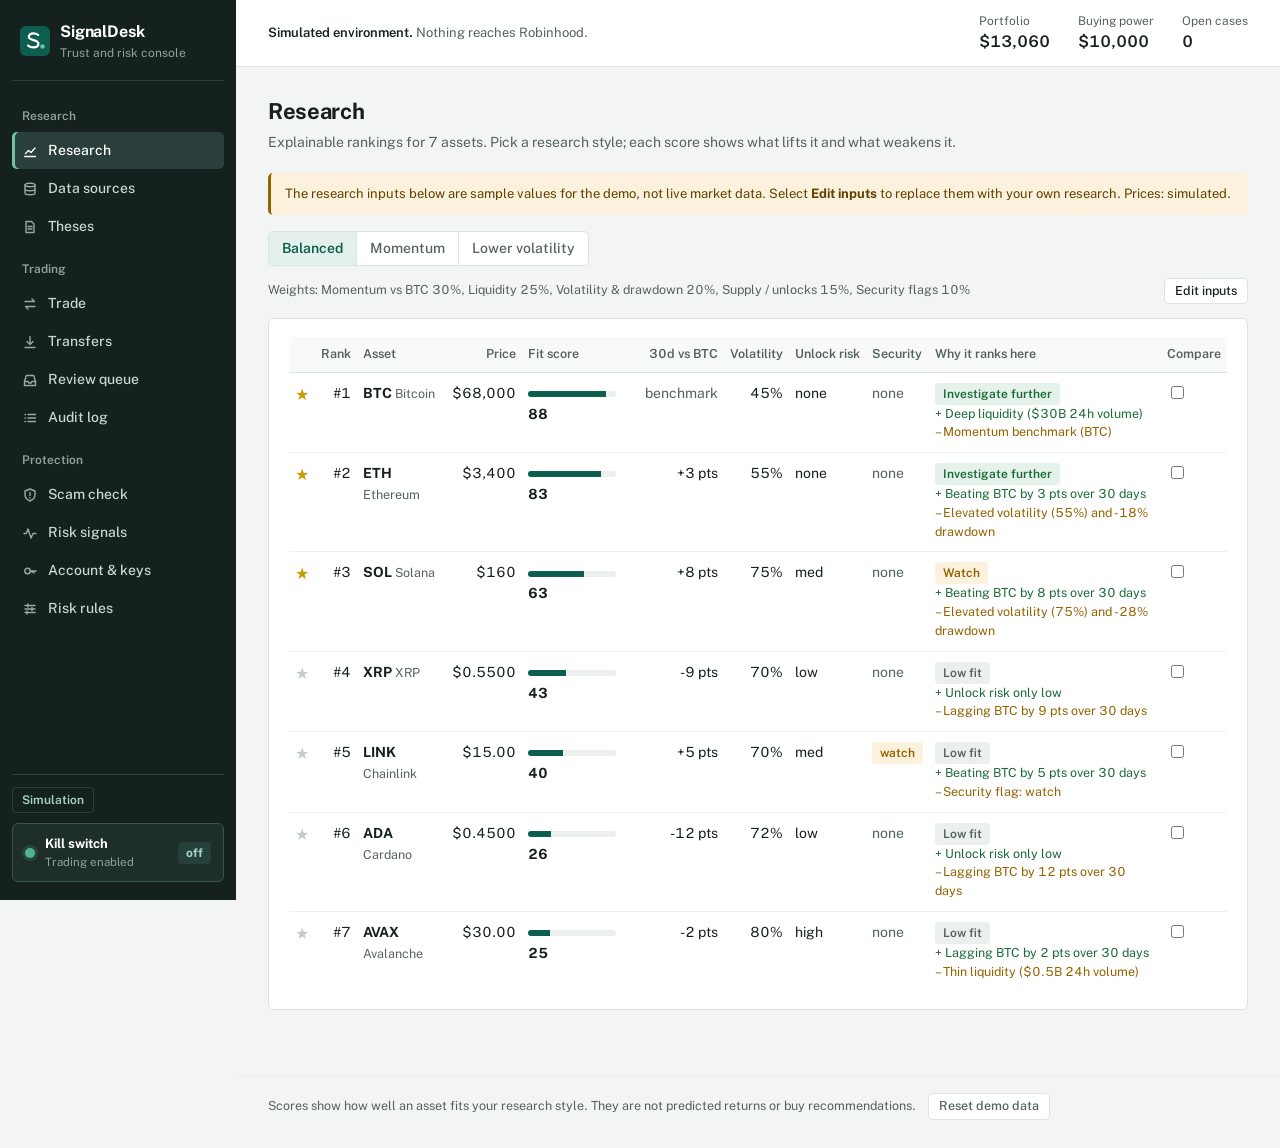
==== commit b08b21c7: "Add Data sources tab: ingest, quality checks and trusted results" ====
--- a/signaldesk-trust-risk/index.html
+++ b/signaldesk-trust-risk/index.html
@@ -729,11 +729,12 @@
 
 /* ---------- views ---------- */
 let tab = 'research', prefill = null;
-const TABS = [['research','Research'],['theses','Theses'],['trade','Trade'],['transfers','Transfers'],['scam','Scam check'],['signals','Risk signals'],['queue','Review queue'],['audit','Audit log'],['account','Account & keys'],['rules','Risk rules']];
+const TABS = [['research','Research'],['data','Data sources'],['theses','Theses'],['trade','Trade'],['transfers','Transfers'],['scam','Scam check'],['signals','Risk signals'],['queue','Review queue'],['audit','Audit log'],['account','Account & keys'],['rules','Risk rules']];
 function setTab(t){ tab = t; try{ history.replaceState(null,'','#'+t); }catch(e){} render(); }
-const NAV_GROUPS = [['Research',['research','theses']],['Trading',['trade','transfers','queue','audit']],['Protection',['scam','signals','account','rules']]];
+const NAV_GROUPS = [['Research',['research','data','theses']],['Trading',['trade','transfers','queue','audit']],['Protection',['scam','signals','account','rules']]];
 const ICONS = {
   research:'<path d="M2.5 13.5h11M3.5 10.5l3-3 2.5 2 4-4.5"/>',
+  data:'<ellipse cx="8" cy="4" rx="5" ry="1.8"/><path d="M3 4v8c0 1 2.2 1.8 5 1.8s5-.8 5-1.8V4M3 8c0 1 2.2 1.8 5 1.8s5-.8 5-1.8"/>',
   theses:'<path d="M4 2.5h5.5l2.5 2.5v8.5H4z"/><path d="M6 7.5h4M6 10h4"/>',
   trade:'<path d="M3 5.5h9.5L10 3M13 10.5H3.5L6 13"/>',
   transfers:'<path d="M8 2.5v8M5 7.5l3 3 3-3"/><path d="M3 13.5h10"/>',
@@ -763,7 +764,7 @@
   applyPending(false);
   renderTabs(); updateHeader();
   const v = $('view');
-  v.innerHTML = ({research:viewResearch, theses:viewTheses, trade:viewTrade, transfers:viewTransfers, queue:viewQueue, audit:viewAudit, account:viewAccount, rules:viewRules, scam:viewScam, signals:viewSignals})[tab]();
+  v.innerHTML = ({research:viewResearch, theses:viewTheses, trade:viewTrade, transfers:viewTransfers, queue:viewQueue, audit:viewAudit, account:viewAccount, rules:viewRules, scam:viewScam, signals:viewSignals, data:viewData})[tab]();
   if(tab==='trade') wireTicket();
 }
 function softRefresh(){
@@ -1061,6 +1062,227 @@
   <div class="panel"><h3>Recent checks</h3>${hist.length ? `<table><tr><th>Time</th><th>Verdict</th><th>Message</th><th>Red flags</th><th>What I did</th></tr>${hist.map(h=>`<tr><td class="small" style="white-space:nowrap">${when(h.ts)}</td><td><span class="chip ${h.cls}" style="white-space:nowrap">${esc(h.verdict)}</span></td><td class="small">${h.sender?`<div class="muted">${esc(h.sender)}</div>`:''}${esc(h.excerpt)}</td><td class="small">${esc(h.flags.join(', ')||'none')}</td><td class="small" style="min-width:220px"><textarea rows="3" style="width:100%;font-size:12.5px;resize:vertical" placeholder="Add a note" onchange="setScamNote(${h.ts}, this.value)">${esc(h.note||'')}</textarea></td></tr>`).join('')}</table>` : '<div class="empty">No checks yet.</div>'}</div>`;
 }
 
+/* ---------- data sources: ingest, check, result (simulated feeds) ---------- */
+const DATA_SOURCES = [
+  {id:'exch',    name:'Exchange price feed',      kind:'Market price', format:'JSON (API)',      reliability:95, maxAge:5,        map:'product_id → asset, price → value, time → observed_at'},
+  {id:'agg',     name:'Price aggregator',         kind:'Market price', format:'CSV export',      reliability:80, maxAge:15,       map:'ticker → asset, last → value, updated → observed_at'},
+  {id:'news',    name:'Crypto news wire',         kind:'Sector news',  format:'RSS',             reliability:75, maxAge:24*60,    map:'tags → asset, title → text, tone → direction, pubDate → observed_at'},
+  {id:'project', name:'Project announcements',    kind:'Company',      format:'RSS',             reliability:65, maxAge:14*24*60, map:'project → asset, title → text, impact → direction, published → observed_at'},
+  {id:'macro',   name:'Economic calendar',        kind:'Economy',      format:'CSV',             reliability:90, maxAge:7*24*60,  map:'event → text, actual vs expected → direction, date → observed_at (market-wide)'},
+  {id:'policy',  name:'Regulator press releases', kind:'Policy',       format:'HTML page',       reliability:92, maxAge:30*24*60, map:'headline → text, stance → direction, date → observed_at (market-wide)'},
+  {id:'social',  name:'Social posts',             kind:'Sentiment',    format:'JSON (scraped)',  reliability:35, maxAge:6*60,     map:'coin → asset, txt → text, mood → direction, ts (epoch seconds) → observed_at'}
+];
+const DATA_ASSETS = ['BTC','ETH','SOL'];
+const ASSET_ALIASES = {BTC:['btc','bitcoin','xbt','btc-usd','btcusd','$btc'], ETH:['eth','ether','ethereum','eth-usd','ethusd','$eth'], SOL:['sol','solana','sol-usd','solusd','$sol']};
+function dataCfg(){ S.dataCfg = S.dataCfg || {minRel:50, tol:1, staleExch:false, badEth:false, runAt:Date.now(), sent:[]}; return S.dataCfg; }
+function srcOf(id){ return DATA_SOURCES.find(s=>s.id===id); }
+
+// Raw records exactly as each source sends them: different shapes, names, and date formats.
+function rawFeeds(){
+  const c = dataCfg(), t0 = c.runAt, min = 6e4, hr = 36e5;
+  const base = s => (M[s] && M[s].mid) || (S.assets.find(a=>a.sym===s)||{}).price || 0;
+  const r2 = n => Math.round(n*100)/100;
+  const usDate = ts => { const d = new Date(ts); const p = n => String(n).padStart(2,'0'); return `${p(d.getMonth()+1)}/${p(d.getDate())}/${d.getFullYear()} ${p(d.getHours())}:${p(d.getMinutes())}`; };
+  const dayDate = ts => new Date(ts).toLocaleDateString('en-GB',{day:'numeric',month:'short',year:'numeric'});
+  const localDT = ts => { const d = new Date(ts); const p = n => String(n).padStart(2,'0'); return `${d.getFullYear()}-${p(d.getMonth()+1)}-${p(d.getDate())} ${p(d.getHours())}:${p(d.getMinutes())}`; };
+  const exAge = c.staleExch ? 40*min : 1*min;
+  return {
+    exch: [
+      {product_id:'BTC-USD', price:String(r2(base('BTC'))),   open_24h:String(r2(base('BTC')*0.985)), time:new Date(t0-exAge).toISOString()},
+      {product_id:'ETH-USD', price:String(r2(base('ETH'))),   open_24h:String(r2(base('ETH')*1.004)), time:new Date(t0-exAge).toISOString()},
+      {product_id:'SOL-USD', price:String(r2(base('SOL'))),   open_24h:String(r2(base('SOL')*1.031)), time:new Date(t0-exAge).toISOString()}
+    ],
+    agg: [
+      {ticker:'Bitcoin', last:r2(base('BTC')*1.001), updated:usDate(t0-2*hr)},
+      {ticker:'XBT',     last:r2(base('BTC')*1.0004), updated:usDate(t0-4*min)},
+      {ticker:'ethereum',last:r2(base('ETH')*(c.badEth?1.035:1.002)), updated:usDate(t0-3*min)},
+      {ticker:'SOL',     last:r2(base('SOL')*1.018), updated:usDate(t0-6*min)}
+    ],
+    news: [
+      {title:'Spot ether funds see a third week of inflows', tags:['Ethereum'], tone:'positive', pubDate:new Date(t0-3*hr).toUTCString()},
+      {title:'Major exchange pauses SOL withdrawals after network outage', tags:['Solana'], tone:'negative', pubDate:new Date(t0-2*hr).toUTCString()},
+      {title:'Major exchange pauses SOL withdrawals after network outage.', tags:['solana'], tone:'negative', pubDate:new Date(t0-110*min).toUTCString()},
+      {title:'Bitcoin miners sell more coins as fees fall', tags:['BTC'], tone:'negative', pubDate:new Date(t0-30*hr).toUTCString()},
+      {title:'Crypto market steady ahead of jobs report', tags:[], tone:'neutral', pubDate:new Date(t0-5*hr).toUTCString()},
+      {title:'Large holders move bitcoin off exchanges', tags:['Bitcoin'], tone:'positive', pubDate:new Date(t0-6*hr).toUTCString()}
+    ],
+    project: [
+      {project:'Solana', title:'SOL withdrawals resumed on all major venues', impact:'up', published:localDT(t0-50*min)},
+      {project:'Ethereum', title:'Client release fixes validator bug', impact:'flat', published:new Date(t0-2*24*hr).toISOString().slice(0,10)}
+    ],
+    macro: [
+      {event:'CPI, year over year', date:dayDate(t0-1*24*hr), actual:3.4, expected:3.1},
+      {event:'Central bank rate decision', date:dayDate(t0-3*24*hr), actual:'hold', expected:'hold'}
+    ],
+    policy: [
+      {headline:'Regulator opens comment period on stablecoin reserve rules', stance:'neutral', date:new Date(t0-4*24*hr).toISOString().slice(0,10)},
+      {headline:'Senate committee schedules vote on market structure bill', stance:'positive', date:new Date(t0-2*24*hr).toISOString().slice(0,10)}
+    ],
+    social: [
+      {handle:'@sol_maxi_99', coin:'$SOL', txt:'SOL withdrawals are fine, this is FUD', mood:'bull', ts:Math.round((t0-20*min)/1000)},
+      {handle:'@moonboy', coin:'$BTC', txt:'BTC to 200k by Friday, guaranteed', mood:'bull', ts:Math.round((t0-45*min)/1000)},
+      {handle:'@anon_trader', coin:'$ETH', txt:'ETH looking heavy here', mood:'bear'}
+    ]
+  };
+}
+
+function parseWhen(v){
+  if(v==null || v==='') return {ts:null};
+  if(typeof v === 'number') return v < 1e12 ? {ts:v*1000, fix:'epoch seconds → timestamp'} : {ts:v};
+  const us = /^(\d{2})\/(\d{2})\/(\d{4}) (\d{2}):(\d{2})$/.exec(v);
+  if(us) return {ts:new Date(+us[3], +us[1]-1, +us[2], +us[4], +us[5]).getTime(), fix:'US date format → standard'};
+  if(/^\d{4}-\d{2}-\d{2} \d{2}:\d{2}$/.test(v)) return {ts:new Date(v.replace(' ','T')).getTime(), fix:'local date-time → standard'};
+  const dm = /^(\d{1,2}) ([A-Za-z]{3}) (\d{4})$/.exec(v);
+  if(dm){ const mo = ['jan','feb','mar','apr','may','jun','jul','aug','sep','oct','nov','dec'].indexOf(dm[2].toLowerCase()); if(mo>=0) return {ts:new Date(+dm[3], mo, +dm[1], 12).getTime(), fix:'day-month-year → standard, assumed midday'}; }
+  if(/^\d{4}-\d{2}-\d{2}$/.test(v)) return {ts:new Date(v+'T12:00:00').getTime(), fix:'date only → assumed midday'};
+  const p = Date.parse(v); return isNaN(p) ? {ts:null} : {ts:p, fix:/T.*Z$/.test(v)?null:'text date → standard'};
+}
+function normAsset(v){
+  if(v==null) return {asset:null};
+  const raw = Array.isArray(v) ? v[0] : v; if(raw==null || raw==='') return {asset:null};
+  const k = String(raw).trim().toLowerCase();
+  for(const [sym, al] of Object.entries(ASSET_ALIASES)) if(al.includes(k)) return {asset:sym, fix: String(raw)===sym ? null : `"${raw}" → ${sym}`};
+  return {asset:null, unknown:raw};
+}
+const DIR_MAP = {positive:1, negative:-1, neutral:0, up:1, down:-1, flat:0, bull:1, bear:-1};
+
+// Step 1: map every source into one standard shape.
+function standardize(){
+  const raw = rawFeeds(), out = [];
+  const push = (src, i, rec, asset, kind, text, value, dir, when) => {
+    const a = asset==='ALL' ? {asset:'ALL'} : normAsset(asset); const w = parseWhen(when);
+    const fixes = [a.fix, w.fix].filter(Boolean); const missing = [];
+    if(!a.asset) missing.push(a.unknown ? `unknown asset "${a.unknown}"` : 'asset'); if(w.ts==null) missing.push('time');
+    out.push({key:`${src}-${i}`, src, raw:rec, asset:a.asset, kind, text, value, dir, ts:w.ts, fixes, missing});
+  };
+  raw.exch.forEach((r,i) => { const v = +r.price, o = +r.open_24h, chg = (v-o)/o*100; push('exch', i, r, r.product_id, 'price', `${r.product_id} ${px(v)} (${pct(chg)} 24h)`, v, Math.abs(chg) >= 1 ? Math.sign(chg) : 0, r.time); });
+  raw.agg.forEach((r,i)  => push('agg', i, r, r.ticker, 'price', `${r.ticker} ${px(r.last)}`, r.last, null, r.updated));
+  raw.news.forEach((r,i) => push('news', i, r, r.tags, 'event', r.title, null, DIR_MAP[r.tone], r.pubDate));
+  raw.project.forEach((r,i) => push('project', i, r, r.project, 'event', r.title, null, DIR_MAP[r.impact], r.published));
+  raw.macro.forEach((r,i) => push('macro', i, r, 'ALL', 'event', `${r.event}: ${r.actual} vs ${r.expected} expected`, null, typeof r.actual==='number' ? (r.actual > r.expected ? -1 : r.actual < r.expected ? 1 : 0) : 0, r.date));
+  raw.policy.forEach((r,i) => push('policy', i, r, 'ALL', 'event', r.headline, null, DIR_MAP[r.stance], r.date));
+  raw.social.forEach((r,i) => push('social', i, r, r.coin, 'event', `${r.handle}: ${r.txt}`, null, DIR_MAP[r.mood], r.ts));
+  return out;
+}
+
+// Step 2: run the checks. Each record ends with one status and a plain reason.
+function runDataChecks(){
+  const c = dataCfg(), now = c.runAt, recs = standardize(), seen = {}, conflicts = [];
+  const normText = s => s.toLowerCase().replace(/[^a-z0-9 ]/g,'').trim();
+  recs.forEach(r => {
+    const s = srcOf(r.src); r.rel = s.reliability; r.ageMin = r.ts==null ? null : Math.max(0, (now - r.ts)/6e4);
+    if(r.missing.length){ r.status = 'missing'; r.why = `Missing ${r.missing.join(' and ')}. Held back, not guessed.`; return; }
+    const dk = r.kind==='event' ? normText(r.text) : null;
+    if(dk && seen[dk]){ r.status = 'duplicate'; r.why = `Same story as ${srcOf(seen[dk].src).name}, already counted once.`; return; }
+    if(dk) seen[dk] = r;
+    if(r.ageMin > s.maxAge){ r.status = 'stale'; r.why = `${fmtAge(r.ageMin)} old. This source is only trusted for ${fmtAge(s.maxAge)}.`; return; }
+    if(s.reliability < c.minRel){ r.status = 'low'; r.why = `Source reliability ${s.reliability} is below your bar of ${c.minRel}. Kept for context, not counted.`; return; }
+    r.status = r.fixes.length ? 'fixed' : 'clean'; r.why = r.fixes.length ? 'Standardized: ' + r.fixes.join('; ') : 'Passed all checks.';
+  });
+  const usable = recs.filter(r => r.status==='clean' || r.status==='fixed');
+  DATA_ASSETS.forEach(sym => {
+    // Price conflicts: clear-cut, so the more reliable fresh source wins automatically.
+    const prices = usable.filter(r => r.asset===sym && r.kind==='price').sort((a,b) => b.rel - a.rel);
+    if(prices.length > 1){
+      const best = prices[0];
+      prices.slice(1).forEach(p => { const gap = Math.abs(p.value - best.value) / best.value * 100;
+        if(gap > c.tol){ p.status = 'overruled'; p.why = `Price is ${gap.toFixed(1)}% away from ${srcOf(best.src).name} (tolerance ${c.tol}%). The more reliable source wins.`;
+          conflicts.push({key:`price-${sym}-${p.src}`, sym, type:'price', auto:true, text:`${sym} price: ${srcOf(p.src).name} ${px(p.value)} vs ${srcOf(best.src).name} ${px(best.value)} (${gap.toFixed(1)}% apart). Auto-resolved to ${srcOf(best.src).name}.`}); } });
+    }
+    // Story conflicts: trusted sources pointing opposite ways are a gray area, so a person decides.
+    const ev = usable.filter(r => r.asset===sym && r.kind==='event' && r.dir);
+    const up = ev.filter(r => r.dir > 0), dn = ev.filter(r => r.dir < 0);
+    if(up.length && dn.length){
+      [...up, ...dn].forEach(r => { r.status = 'conflict'; r.why = 'Trusted sources disagree on this asset. Sent for review instead of picking a side.'; });
+      conflicts.push({key:`story-${sym}-${up.map(r=>r.key).concat(dn.map(r=>r.key)).join('.')}`, sym, type:'story', auto:false, text:`${sym}: "${up[0].text}" (${srcOf(up[0].src).name}) vs "${dn[0].text}" (${srcOf(dn[0].src).name}).`});
+    }
+  });
+  return {recs, conflicts};
+}
+function fmtAge(m){ return m < 60 ? `${Math.round(m)} min` : m < 48*60 ? `${Math.round(m/60)} h` : `${Math.round(m/1440)} days`; }
+
+// Step 3: one summary per asset, built only from records that passed.
+function dataResults(recs){
+  const c = dataCfg();
+  const counted = r => r.status==='clean' || r.status==='fixed';
+  const fresh = r => { const s = srcOf(r.src); return Math.max(0.5, 1 - (r.ageMin / s.maxAge) * 0.5); };
+  return DATA_ASSETS.concat(['ALL']).map(sym => {
+    const rows = recs.filter(r => r.asset===sym);
+    const use = rows.filter(counted);
+    const price = use.filter(r => r.kind==='price').sort((a,b) => b.rel - a.rel)[0];
+    const voters = use.filter(r => r.dir != null);
+    let w = 0; voters.forEach(r => w += r.dir * (r.rel/100) * fresh(r));
+    const dn = voters.filter(r => r.dir < 0).length, up = voters.filter(r => r.dir > 0).length;
+    const inConflict = rows.some(r => r.status==='conflict');
+    const label = inConflict ? ['Sources disagree','warn'] : (w <= -0.5 && dn >= 2) ? ['Risk elevated','block'] : w <= -0.3 ? ['Leaning negative','warn'] : (w >= 0.5 && up >= 2) ? ['Supportive','pass'] : w >= 0.3 ? ['Leaning positive','pass'] : ['Quiet','mutedc'];
+    const srcCount = new Set(use.map(r=>r.src)).size;
+    return {sym, rows, use, price, up, dn, flat: voters.length - up - dn, label, srcCount, held: rows.length - use.length, w};
+  });
+}
+
+function setDataCfg(k, v){ const c = dataCfg(); c[k] = (k==='staleExch'||k==='badEth') ? !!v : +v; c.runAt = Date.now(); logAudit('data', `Data intake setting: ${({minRel:'minimum source reliability', tol:'price tolerance %', staleExch:'exchange feed stale', badEth:'aggregator bad ETH price'})[k]} → ${v}`); save(); render(); }
+function rerunIntake(){ const c = dataCfg(); c.runAt = Date.now(); const {recs, conflicts} = runDataChecks(); const n = s => recs.filter(r=>r.status===s).length;
+  logAudit('data', `Intake run: ${recs.length} records in, ${n('clean')+n('fixed')} counted, ${n('fixed')} standardized, ${n('duplicate')} duplicate, ${n('stale')} stale, ${n('missing')} missing fields, ${n('low')} below bar, ${conflicts.length} conflicts`); save(); render(); toast('Intake re-run'); }
+function sendConflicts(){
+  const c = dataCfg(); const {conflicts} = runDataChecks(); let k = 0;
+  conflicts.filter(x => !x.auto && !c.sent.includes(x.key)).forEach(x => { openCase('Source conflict', x.text + ' Decide which source to trust, or wait for confirmation.', {}); c.sent.push(x.key); k++; });
+  save(); render(); toast(k ? `${k} conflict${k>1?'s':''} sent to the review queue` : 'Nothing new to send');
+}
+
+function viewData(){
+  const c = dataCfg(); const {recs, conflicts} = runDataChecks(); const res = dataResults(recs);
+  const n = s => recs.filter(r=>r.status===s).length;
+  const counted = n('clean') + n('fixed');
+  const raw = rawFeeds();
+  const STAT = {clean:['clean','pass'], fixed:['standardized','info'], duplicate:['duplicate','mutedc'], stale:['stale','warn'], missing:['missing field','block'], low:['below bar','mutedc'], overruled:['overruled','warn'], conflict:['conflict','block']};
+  const order = {conflict:0, missing:1, overruled:2, stale:3, duplicate:4, low:5, fixed:6, clean:7};
+  const srcRows = DATA_SOURCES.map(s => { const rs = recs.filter(r=>r.src===s.id);
+    return `<tr><td><b>${esc(s.name)}</b><div class="small muted">${esc(s.kind)}</div></td><td class="small">${esc(s.format)}</td><td class="num">${rs.length}</td>
+      <td class="num"><span class="scorebar" style="width:56px"><i style="width:${s.reliability}%;background:${s.reliability>=c.minRel?'var(--accent)':'var(--shadow)'}"></i></span><b>${s.reliability}</b></td>
+      <td class="small">${fmtAge(s.maxAge)}</td>
+      <td class="small" style="min-width:240px"><span class="mono" style="font-size:11.5px">${esc(s.map)}</span>
+        <details><summary class="small muted">Raw sample</summary><pre class="code">${esc(JSON.stringify(raw[s.id][0], null, 1))}</pre></details></td></tr>`; }).join('');
+  const recRows = recs.slice().sort((a,b) => order[a.status] - order[b.status]).map(r => `<tr>
+      <td><span class="chip ${STAT[r.status][1]}">${STAT[r.status][0]}</span></td>
+      <td class="mono">${esc(r.asset || '–')}</td>
+      <td class="small">${esc(srcOf(r.src).name)}</td>
+      <td class="small">${esc(r.text)}</td>
+      <td class="small" style="white-space:nowrap">${r.ageMin==null ? '–' : fmtAge(r.ageMin) + ' ago'}</td>
+      <td class="small">${esc(r.why)}</td></tr>`).join('');
+  const openStory = conflicts.filter(x => !x.auto && !c.sent.includes(x.key)).length;
+  const card = a => `<div class="card"><div class="row"><h4>${a.sym==='ALL' ? 'Market-wide' : esc(a.sym)}</h4><span class="chip ${a.label[1]}">${a.label[0]}</span></div>
+      ${a.price ? `<div class="small" style="margin:6px 0">Trusted price <b>${px(a.price.value)}</b> <span class="muted">from ${esc(srcOf(a.price.src).name)}, ${fmtAge(a.price.ageMin)} ago</span></div>` : (a.sym==='ALL' ? '<div class="small muted" style="margin:6px 0">Economy and policy signals that touch every asset.</div>' : '<div class="small" style="margin:6px 0"><span class="chip warn">no trusted price</span></div>')}
+      <div class="small">${a.up} positive, ${a.dn} negative, ${a.flat} neutral from <b>${a.srcCount}</b> trusted source${a.srcCount===1?'':'s'}. ${a.held} record${a.held===1?'':'s'} held back.</div>
+      <details><summary class="small muted">What it's based on</summary><ul class="small" style="margin:6px 0 0;padding-left:18px">${a.use.map(r=>`<li>${esc(r.text)} <span class="muted">(${esc(srcOf(r.src).name)})</span></li>`).join('') || '<li class="muted">Nothing passed the checks.</li>'}</ul></details></div>`;
+  return `<h2>Data sources</h2><p class="sub">Before a signal shapes research, it has to earn trust. Feeds arrive in different formats, get mapped to one standard, pass quality checks, and only then count. These feeds are simulated, to show how mapping, checks and source trust work together.</p>
+  <div class="panel"><div class="row"><h3 style="margin:0">Your cut points</h3><button class="btn sm right" onclick="rerunIntake()">Re-run intake</button></div>
+    <div class="row" style="margin-top:10px">
+      <label class="f" style="flex:0 0 220px">Minimum source reliability<input type="number" min="0" max="100" class="cell" value="${c.minRel}" onchange="setDataCfg('minRel', this.value)"></label>
+      <label class="f" style="flex:0 0 240px">Price tolerance between feeds (%)<input type="number" min="0.1" step="0.1" class="cell" value="${c.tol}" onchange="setDataCfg('tol', this.value)"></label>
+      <div class="flex1"></div>
+      <div><div class="small muted" style="font-weight:600;margin-bottom:4px">Try a bad day</div>
+        <label class="check small"><input type="checkbox" ${c.staleExch?'checked':''} onchange="setDataCfg('staleExch', this.checked)"> <span>Exchange feed stops updating</span></label>
+        <label class="check small"><input type="checkbox" ${c.badEth?'checked':''} onchange="setDataCfg('badEth', this.checked)"> <span>Aggregator sends a bad ETH price</span></label></div>
+    </div>
+    <div class="small muted" style="margin-top:6px">Last run ${when(c.runAt)}.</div></div>
+
+  <div class="panel" style="overflow-x:auto"><h3>1. Ingest: ${DATA_SOURCES.length} sources, ${recs.length} records</h3>
+    <table><tr><th>Source</th><th>Format</th><th class="num">Records</th><th class="num">Reliability</th><th>Trusted for</th><th>Mapped to the standard</th></tr>${srcRows}</table>
+    <p class="small muted" style="margin-bottom:0">Every source becomes one shape: asset, type, text, value, direction, source and time. Asset names ("Bitcoin", "XBT", "$BTC") and date formats are standardized on the way in.</p></div>
+
+  <div class="panel" style="overflow-x:auto"><h3>2. Check</h3>
+    <div class="row" style="gap:28px;margin-bottom:12px">
+      ${[['Records in',recs.length],['Counted',counted],['Standardized',n('fixed')],['Duplicates',n('duplicate')],['Stale',n('stale')],['Missing fields',n('missing')],['Below bar',n('low')],['Conflicts',conflicts.length]].map(([l,v])=>`<div class="kpi">${l}<b>${v}</b></div>`).join('')}
+    </div>
+    ${conflicts.length ? `<div class="banner ${openStory?'bad':'info'}"><b>Conflicts.</b> ${conflicts.map(x=>`<div style="margin-top:4px">${x.auto?'<span class="chip info">auto-resolved</span>':'<span class="chip block">needs a person</span>'} ${esc(x.text)}</div>`).join('')}
+      ${conflicts.some(x=>!x.auto) ? `<div class="row" style="margin-top:8px"><button class="btn sm" onclick="sendConflicts()" ${openStory?'':'disabled'}>${openStory ? `Send ${openStory} to review queue` : 'Sent to review queue'}</button><span class="small">Clear-cut conflicts resolve on their own. Gray areas go to a person.</span></div>` : ''}</div>` : ''}
+    <table><tr><th>Status</th><th>Asset</th><th>Source</th><th>Record</th><th>Age</th><th>What happened</th></tr>${recRows}</table></div>
+
+  <div class="panel"><h3>3. Result</h3>
+    <div class="grid2">${res.map(card).join('')}</div>
+    <p class="small muted" style="margin-bottom:0">Each summary weighs only records that passed, by source reliability and freshness. It describes what trusted sources report right now. It is not a price forecast.</p></div>`;
+}
+
 /* ---------- risk signals (simulated third-party vendors) ---------- */
 const VENDORS = [
   {id:'device',   name:'Device & login risk',          type:'Third-party vendor',    checks:'New devices, login locations, recent security changes', latency:140},
